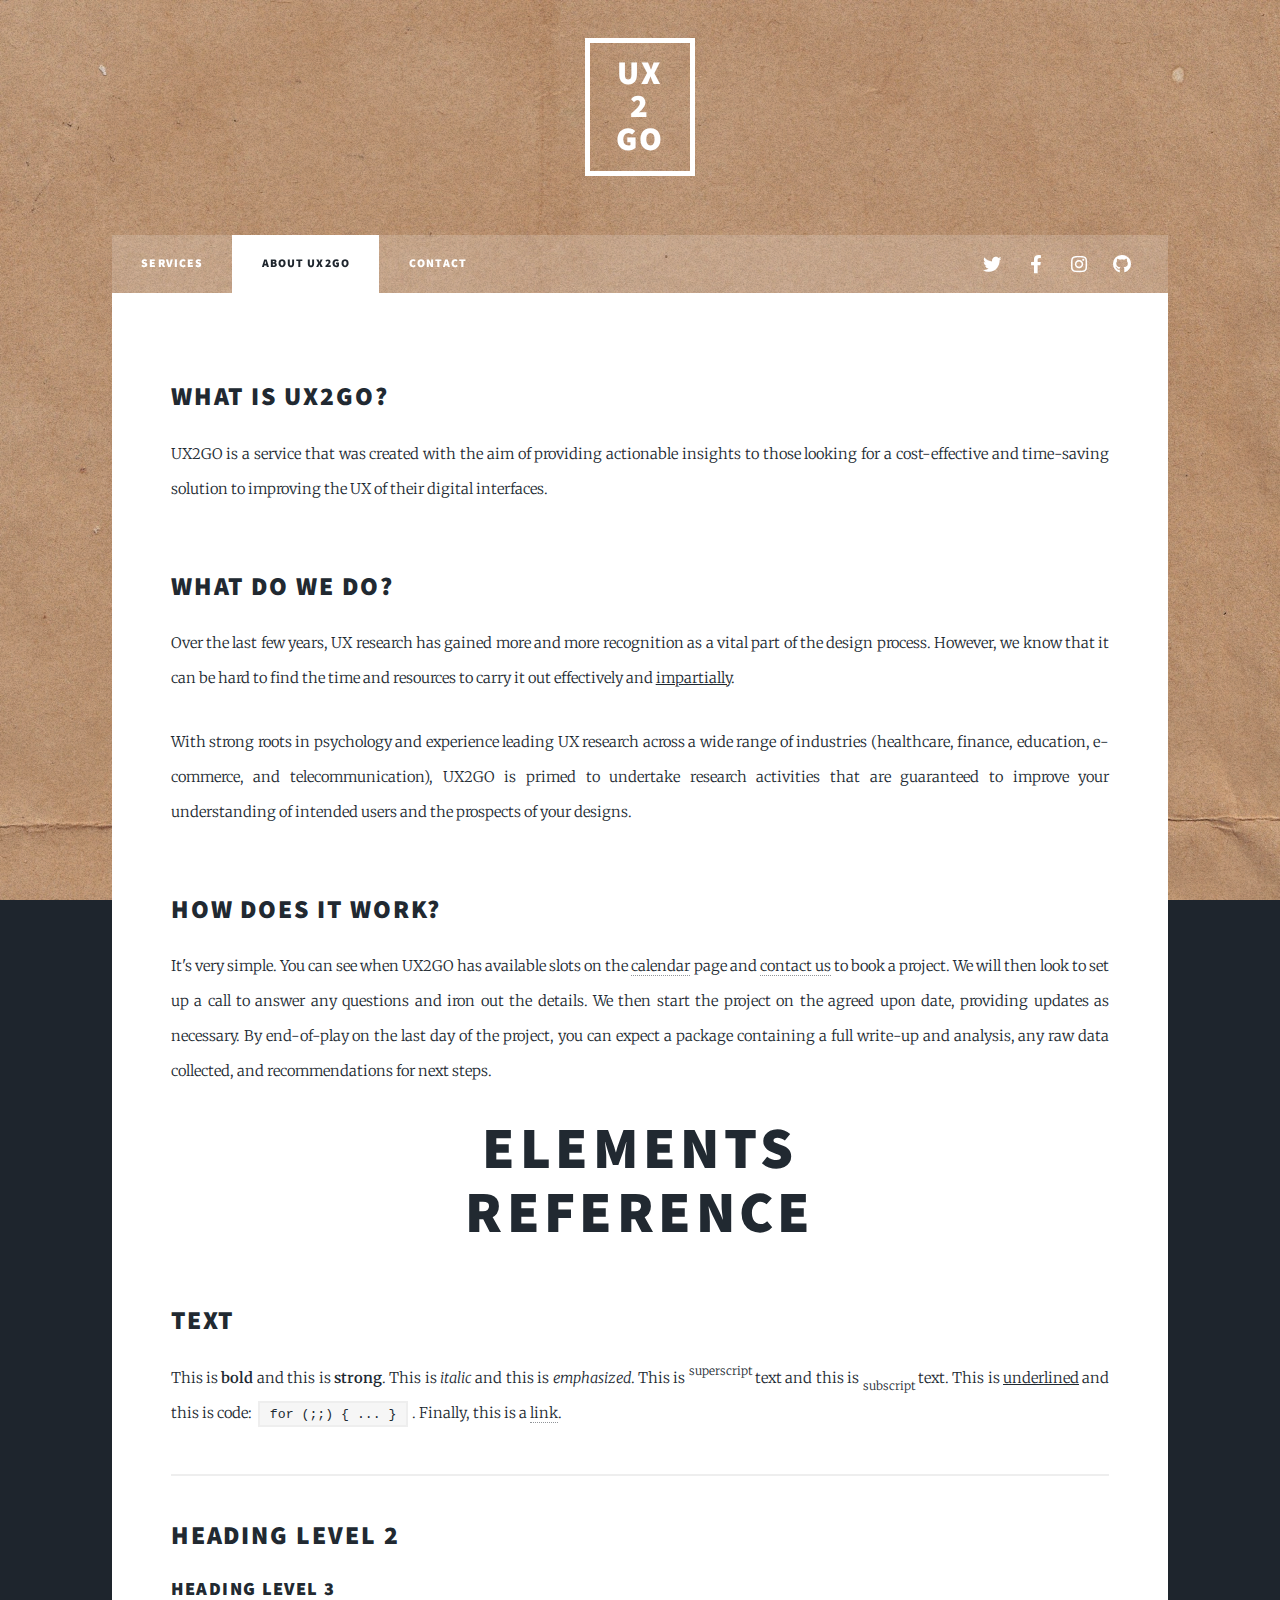
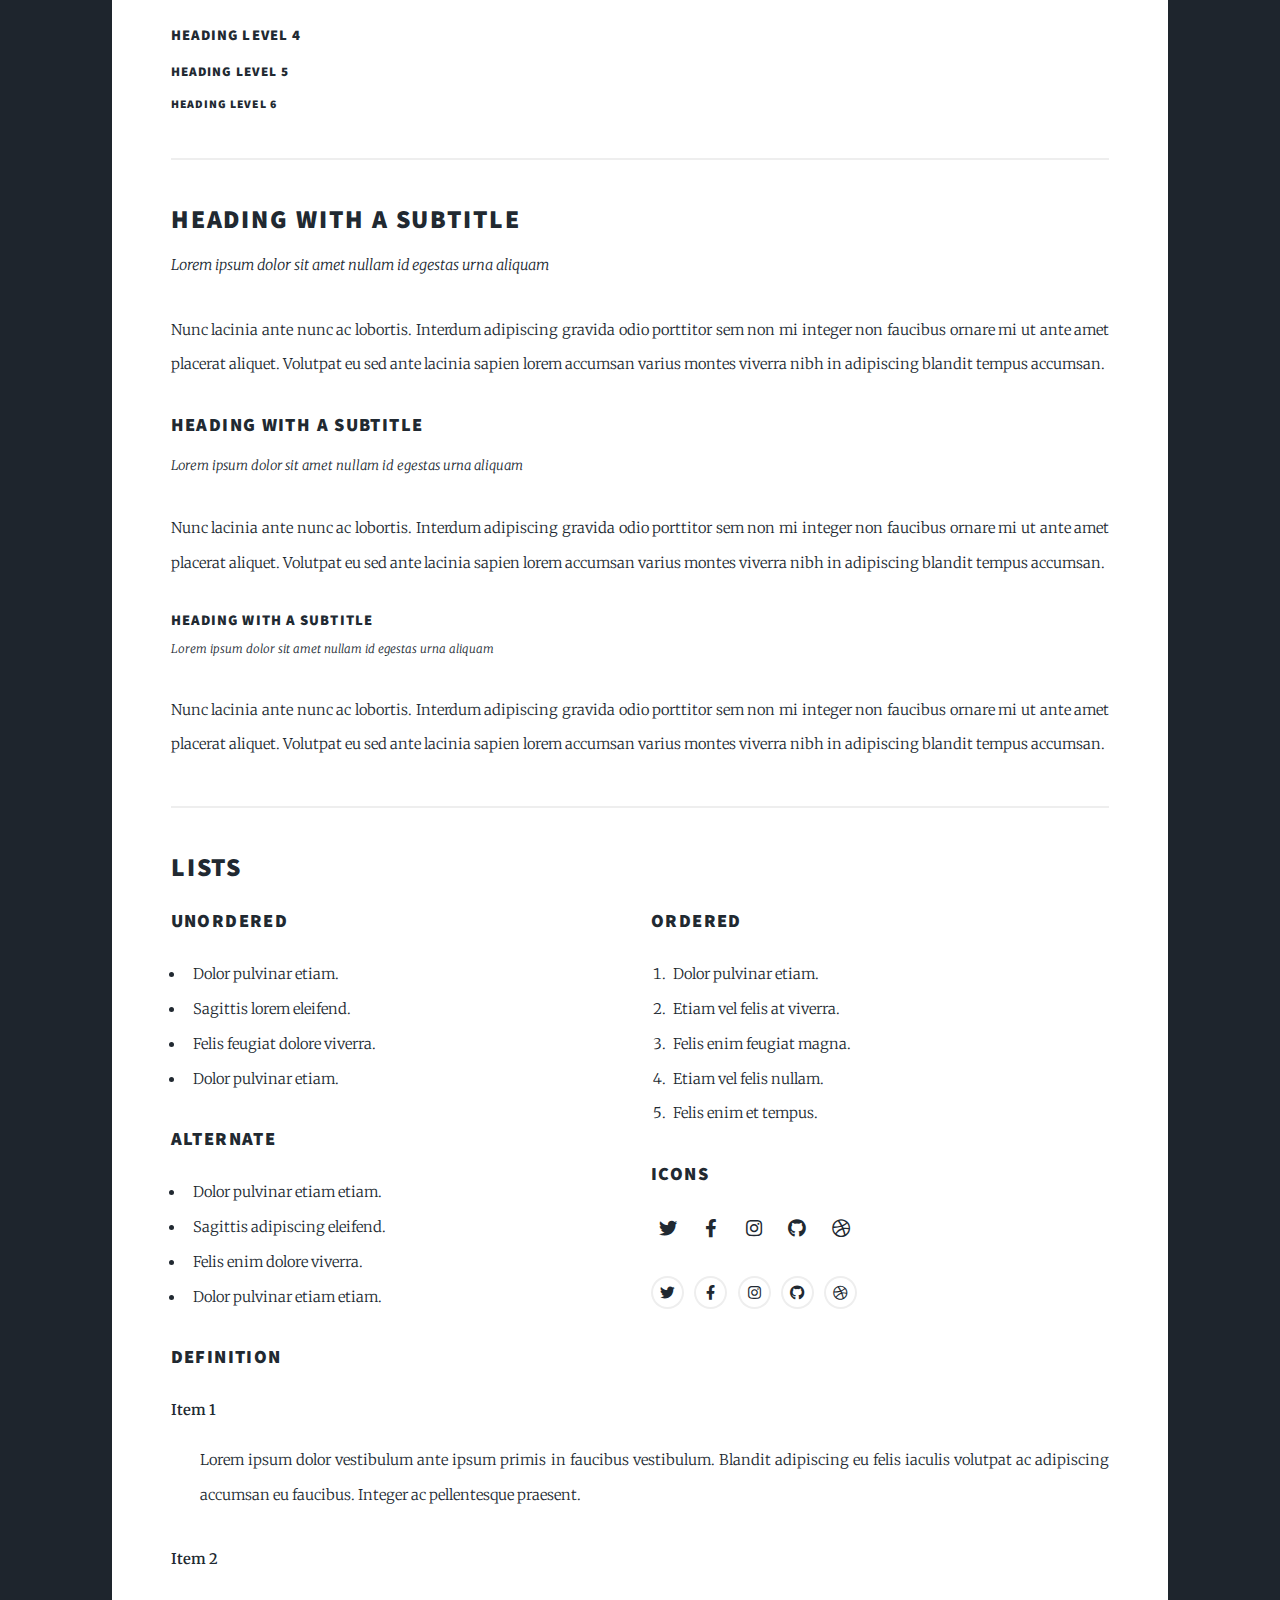
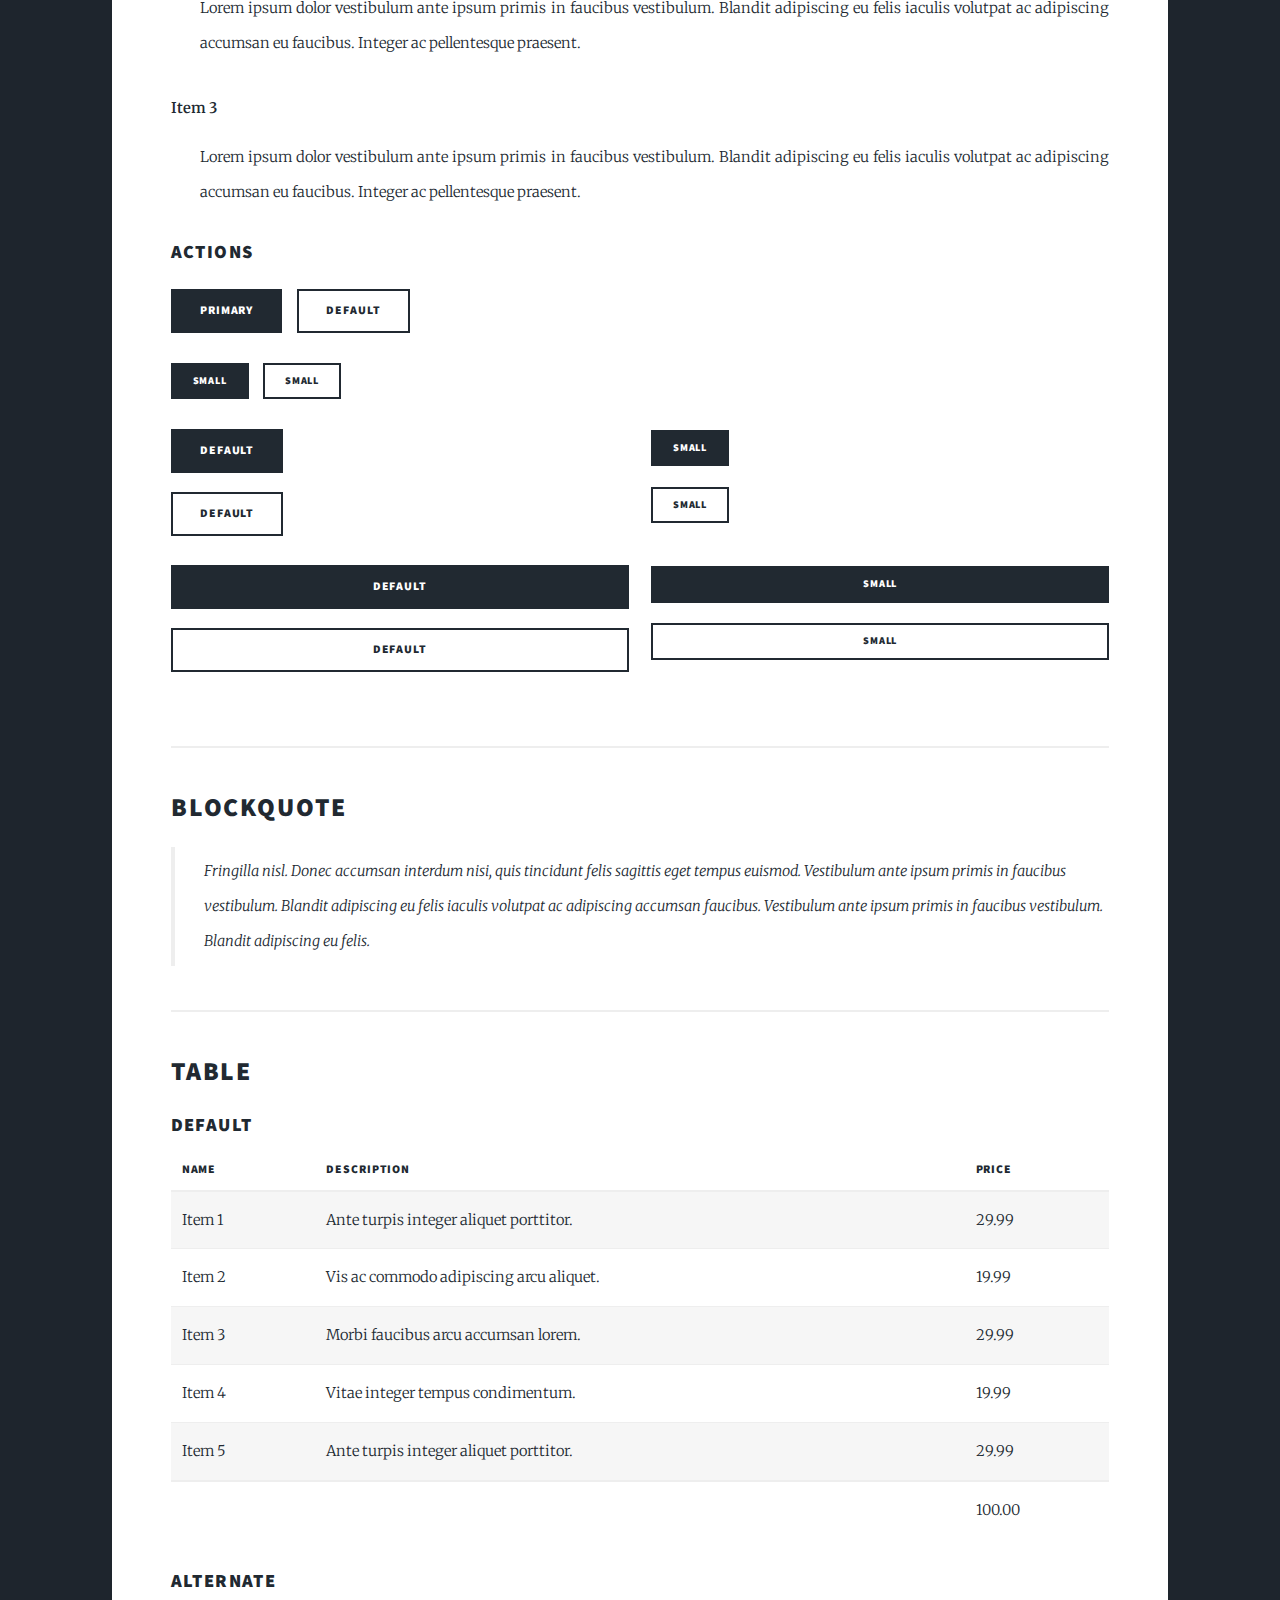
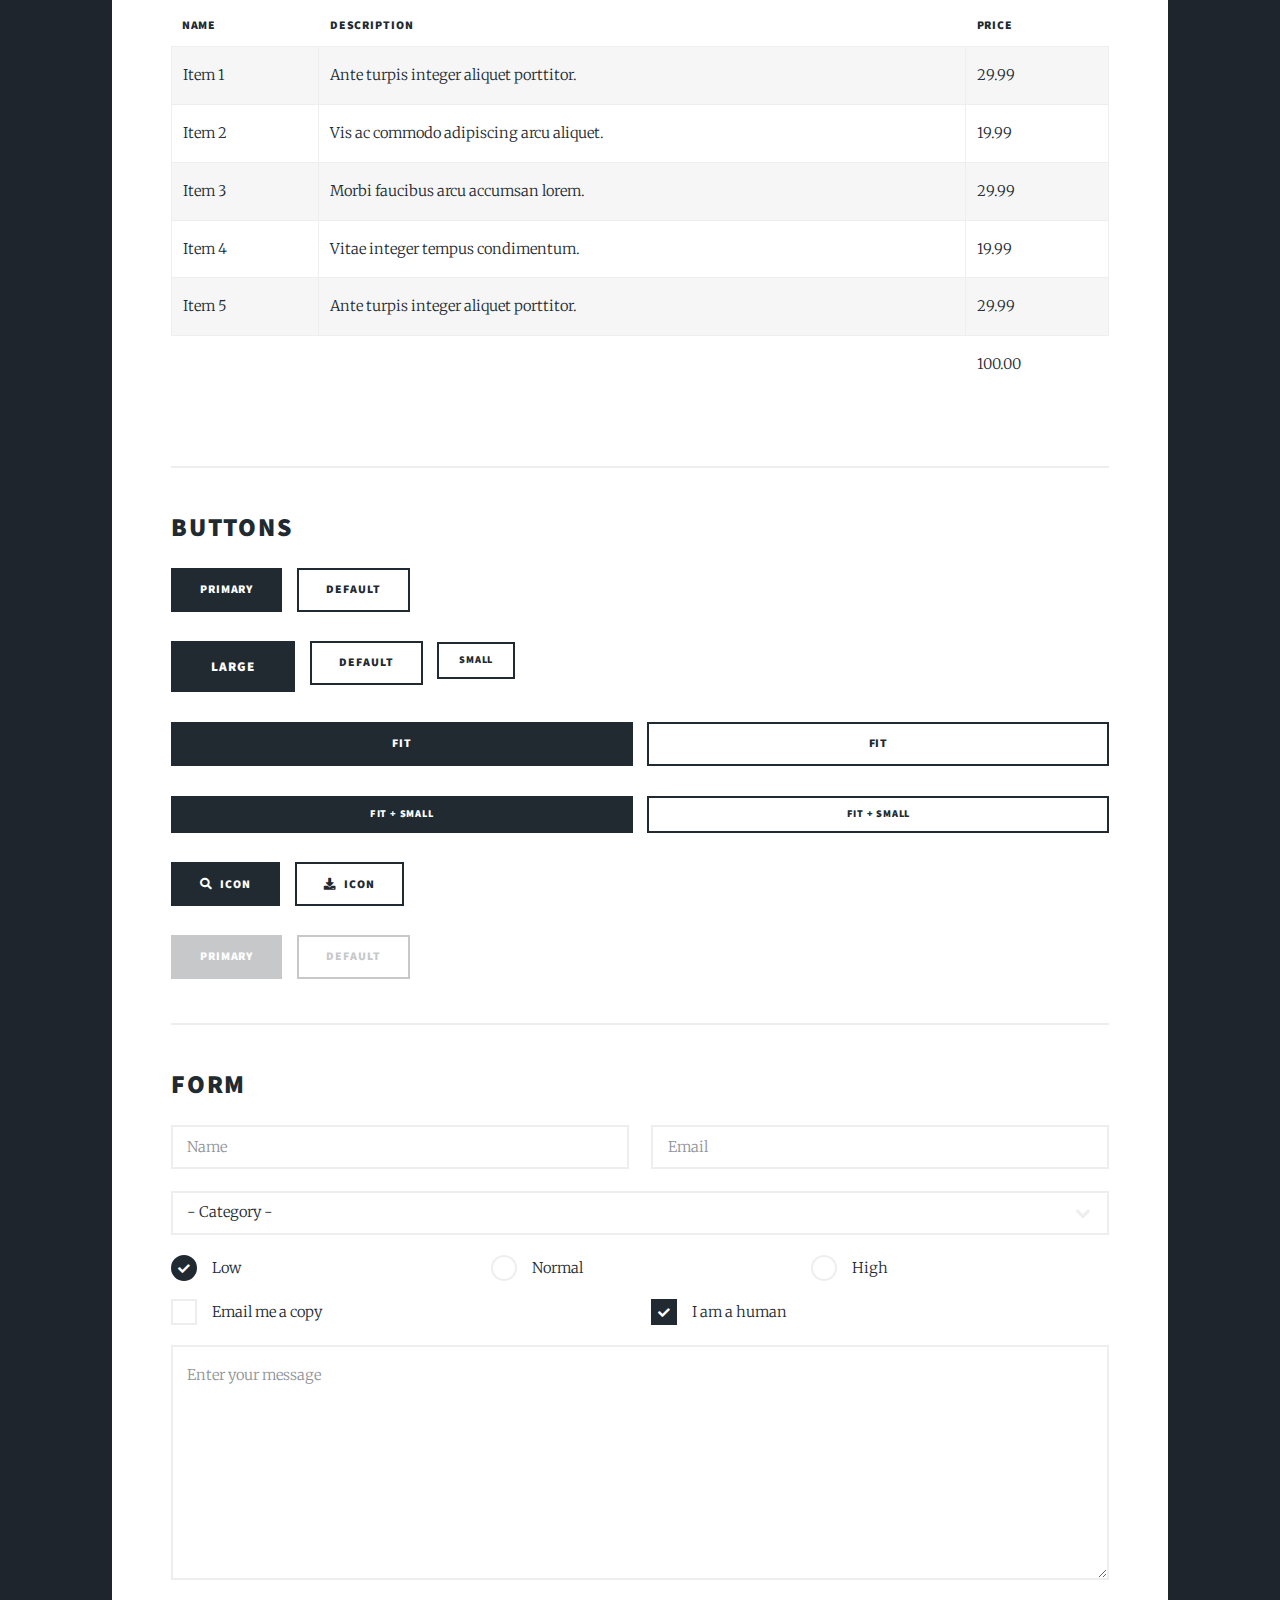
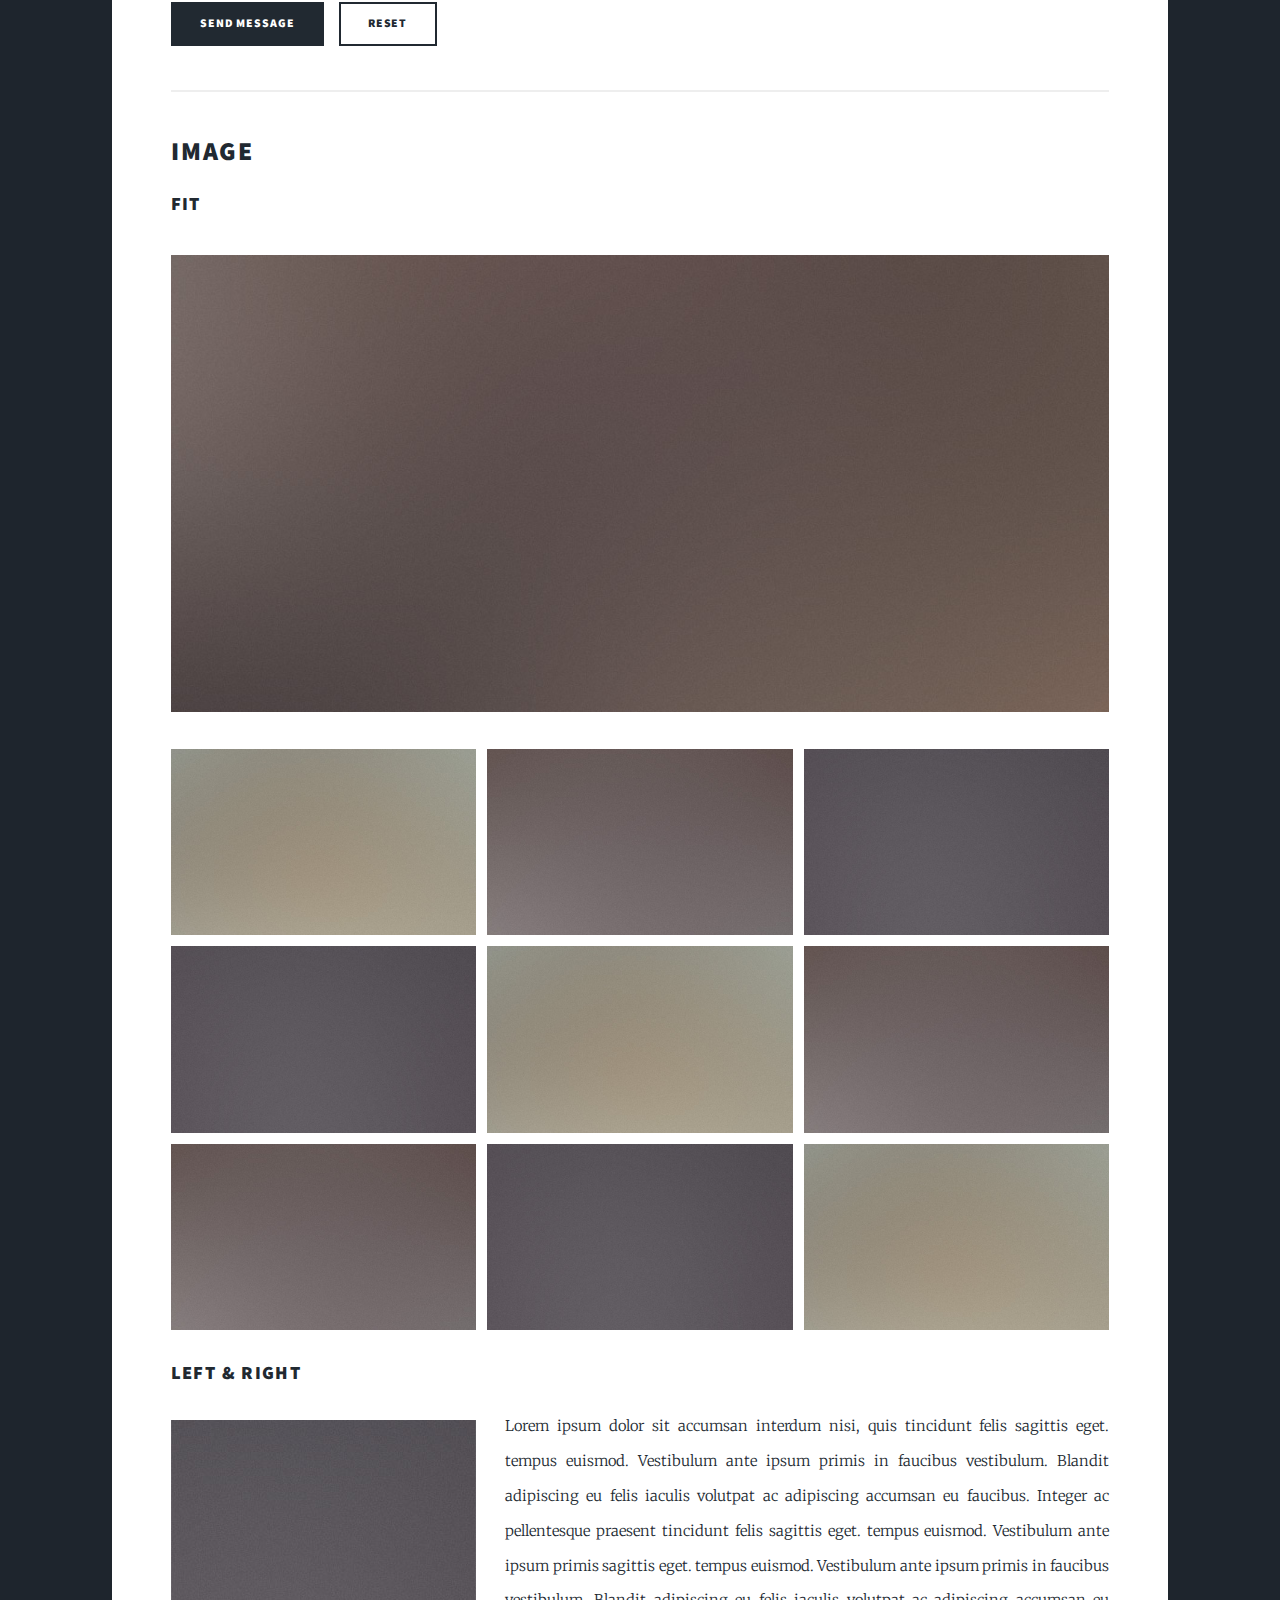
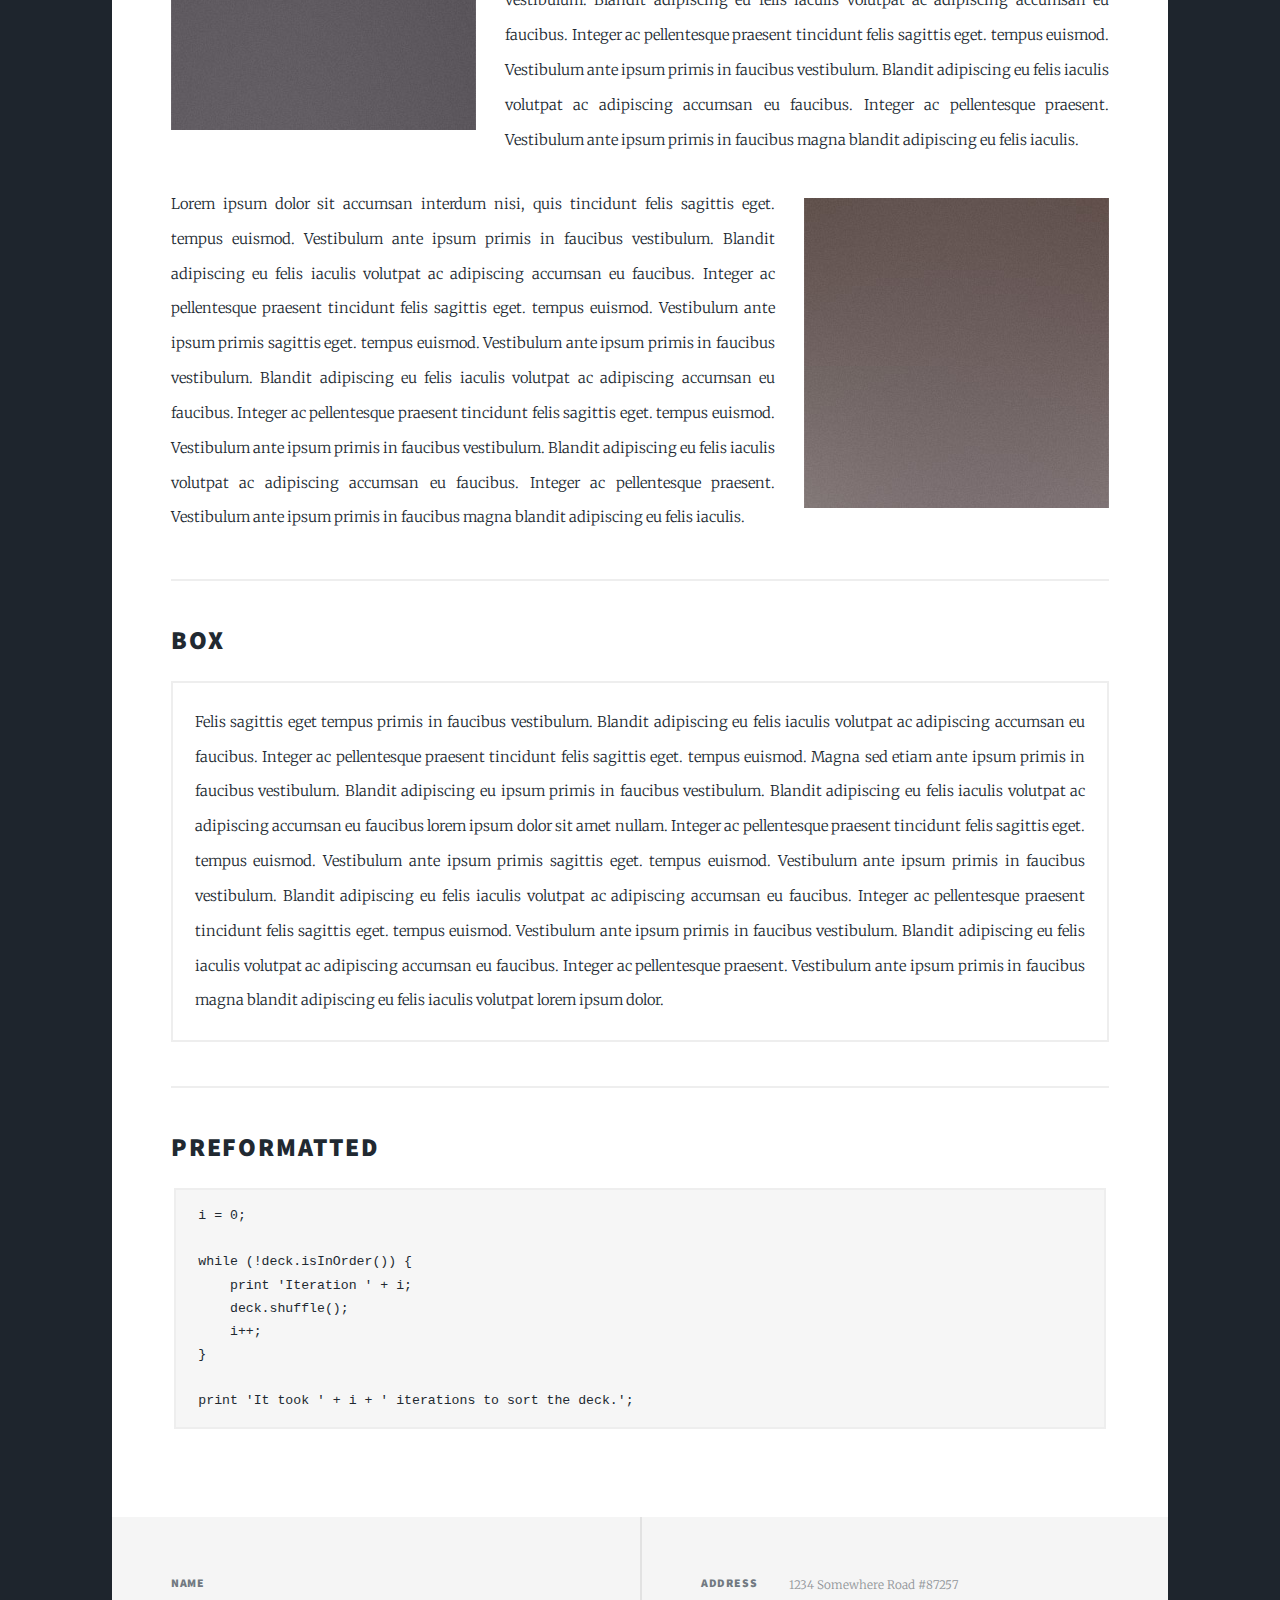
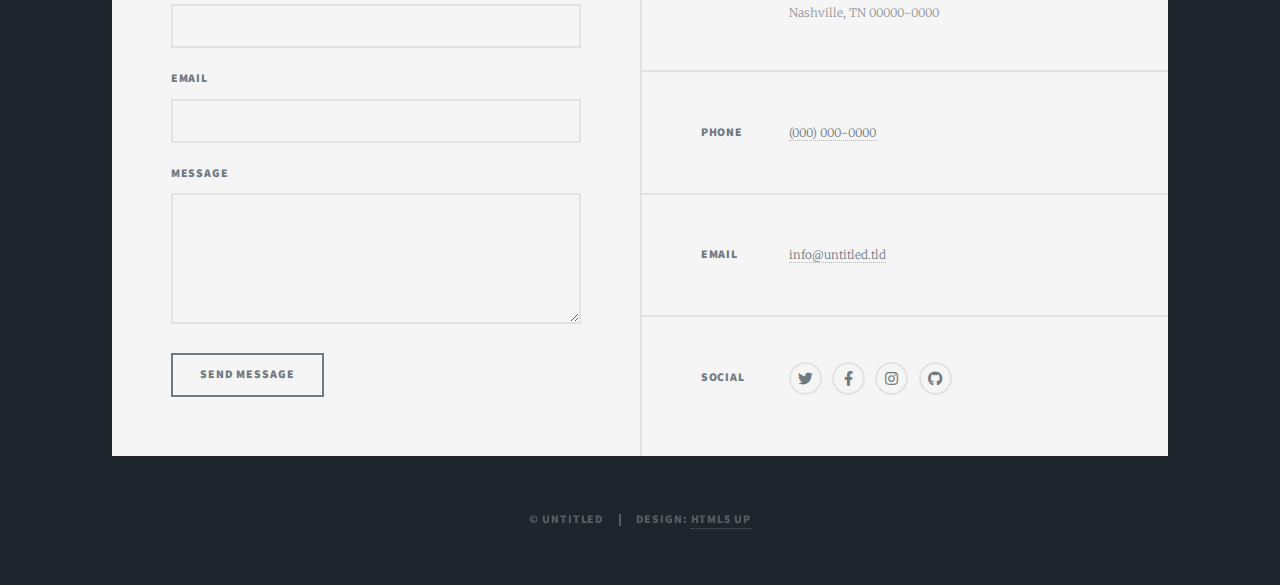
==== about.html @ 9d17e629 "Update about.html" ====
<html><head>
		<title>UX2GO</title>
		<meta charset="utf-8">
		<meta name="viewport" content="width=device-width, initial-scale=1, user-scalable=no">
		<link rel="stylesheet" href="assets/css/main.css">
		<noscript><link rel="stylesheet" href="assets/css/noscript.css" /></noscript>
	</head>
	<body class="is-preload">

		<!-- Wrapper -->
			<div id="wrapper">

				<!-- Header -->
					<header id="header">
						<a href="index.html" class="logo">UX<br>2<br>GO</a>
					</header>






				<!-- Nav -->
					<nav id="nav">
						<ul class="links">
							<li><a href="index.html">Services</a></li>
							<li class="active"><a href="about.html">About UX2GO</a></li>
							<li><a href="elements.html">Contact</a></li>
						</ul>
						<ul class="icons">
							<li><a href="#" class="icon brands fa-twitter"><span class="label">Twitter</span></a></li>
							<li><a href="#" class="icon brands fa-facebook-f"><span class="label">Facebook</span></a></li>
							<li><a href="#" class="icon brands fa-instagram"><span class="label">Instagram</span></a></li>
							<li><a href="#" class="icon brands fa-github"><span class="label">GitHub</span></a></li>
						</ul>
					</nav>

				<!-- Main -->
					<div id="main">

						<!-- Post -->

<section class="post">
								
									<h2>What is UX2GO?</h2>
<p>UX2GO is a service that was created with the aim of providing actionable insights to those looking for a cost-effective and time-saving solution to improving the UX of their digital interfaces.</p><br>

<h2>What do we do?</h2>
<p>Over the last few years, UX research has gained more and more recognition as a vital part of the design process. However, we know that it can be hard to find the time and resources to carry it out effectively and <u>impartially</u>.
<br></p><p>With strong roots in psychology and experience leading UX research across a wide range of industries (healthcare, finance, education, e-commerce, and telecommunication), UX2GO is primed to undertake research activities that are guaranteed to improve your understanding of intended users and the prospects of your designs.</p><br>

<h2>How does it work?</h2>
<p>It's very simple. You can see when UX2GO has available slots on the <a>calendar</a> page and <a>contact us</a> to book a project. We will then look to set up a call to answer any questions and iron out the details. We then start the project on the agreed upon date, providing updates as necessary. By end-of-play on the last day of the project, you can expect a package containing a full write-up and analysis, any raw data collected, and recommendations for next steps.</p>

								











							<section class="post">
								<header class="major">
									<h1>Elements<br />
									Reference</h1>
								</header>

								<!-- Text stuff -->
									<h2>Text</h2>
									<p>This is <b>bold</b> and this is <strong>strong</strong>. This is <i>italic</i> and this is <em>emphasized</em>.
									This is <sup>superscript</sup> text and this is <sub>subscript</sub> text.
									This is <u>underlined</u> and this is code: <code>for (;;) { ... }</code>.
									Finally, this is a <a href="#">link</a>.</p>
									<hr />
									<h2>Heading Level 2</h2>
									<h3>Heading Level 3</h3>
									<h4>Heading Level 4</h4>
									<h5>Heading Level 5</h5>
									<h6>Heading Level 6</h6>
									<hr />
									<header>
										<h2>Heading with a Subtitle</h2>
										<p>Lorem ipsum dolor sit amet nullam id egestas urna aliquam</p>
									</header>
									<p>Nunc lacinia ante nunc ac lobortis. Interdum adipiscing gravida odio porttitor sem non mi integer non faucibus ornare mi ut ante amet placerat aliquet. Volutpat eu sed ante lacinia sapien lorem accumsan varius montes viverra nibh in adipiscing blandit tempus accumsan.</p>
									<header>
										<h3>Heading with a Subtitle</h3>
										<p>Lorem ipsum dolor sit amet nullam id egestas urna aliquam</p>
									</header>
									<p>Nunc lacinia ante nunc ac lobortis. Interdum adipiscing gravida odio porttitor sem non mi integer non faucibus ornare mi ut ante amet placerat aliquet. Volutpat eu sed ante lacinia sapien lorem accumsan varius montes viverra nibh in adipiscing blandit tempus accumsan.</p>
									<header>
										<h4>Heading with a Subtitle</h4>
										<p>Lorem ipsum dolor sit amet nullam id egestas urna aliquam</p>
									</header>
									<p>Nunc lacinia ante nunc ac lobortis. Interdum adipiscing gravida odio porttitor sem non mi integer non faucibus ornare mi ut ante amet placerat aliquet. Volutpat eu sed ante lacinia sapien lorem accumsan varius montes viverra nibh in adipiscing blandit tempus accumsan.</p>

									<hr />

								<!-- Lists -->
									<h2>Lists</h2>
									<div class="row">
										<div class="col-6 col-12-small">

											<h3>Unordered</h3>
											<ul>
												<li>Dolor pulvinar etiam.</li>
												<li>Sagittis lorem eleifend.</li>
												<li>Felis feugiat dolore viverra.</li>
												<li>Dolor pulvinar etiam.</li>
											</ul>

											<h3>Alternate</h3>
											<ul class="alt">
												<li>Dolor pulvinar etiam etiam.</li>
												<li>Sagittis adipiscing eleifend.</li>
												<li>Felis enim dolore viverra.</li>
												<li>Dolor pulvinar etiam etiam.</li>
											</ul>

										</div>
										<div class="col-6 col-12-small">

											<h3>Ordered</h3>
											<ol>
												<li>Dolor pulvinar etiam.</li>
												<li>Etiam vel felis at viverra.</li>
												<li>Felis enim feugiat magna.</li>
												<li>Etiam vel felis nullam.</li>
												<li>Felis enim et tempus.</li>
											</ol>

											<h3>Icons</h3>
											<ul class="icons">
												<li><a href="#" class="icon brands fa-twitter"><span class="label">Twitter</span></a></li>
												<li><a href="#" class="icon brands fa-facebook-f"><span class="label">Facebook</span></a></li>
												<li><a href="#" class="icon brands fa-instagram"><span class="label">Instagram</span></a></li>
												<li><a href="#" class="icon brands fa-github"><span class="label">Github</span></a></li>
												<li><a href="#" class="icon brands fa-dribbble"><span class="label">Dribbble</span></a></li>
											</ul>
											<ul class="icons alt">
												<li><a href="#" class="icon brands alt fa-twitter"><span class="label">Twitter</span></a></li>
												<li><a href="#" class="icon brands alt fa-facebook-f"><span class="label">Facebook</span></a></li>
												<li><a href="#" class="icon brands alt fa-instagram"><span class="label">Instagram</span></a></li>
												<li><a href="#" class="icon brands alt fa-github"><span class="label">Github</span></a></li>
												<li><a href="#" class="icon brands alt fa-dribbble"><span class="label">Dribbble</span></a></li>
											</ul>

										</div>
									</div>
									<h3>Definition</h3>
									<dl>
										<dt>Item 1</dt>
										<dd>
											<p>Lorem ipsum dolor vestibulum ante ipsum primis in faucibus vestibulum. Blandit adipiscing eu felis iaculis volutpat ac adipiscing accumsan eu faucibus. Integer ac pellentesque praesent.</p>
										</dd>
										<dt>Item 2</dt>
										<dd>
											<p>Lorem ipsum dolor vestibulum ante ipsum primis in faucibus vestibulum. Blandit adipiscing eu felis iaculis volutpat ac adipiscing accumsan eu faucibus. Integer ac pellentesque praesent.</p>
										</dd>
										<dt>Item 3</dt>
										<dd>
											<p>Lorem ipsum dolor vestibulum ante ipsum primis in faucibus vestibulum. Blandit adipiscing eu felis iaculis volutpat ac adipiscing accumsan eu faucibus. Integer ac pellentesque praesent.</p>
										</dd>
									</dl>

									<h3>Actions</h3>
									<ul class="actions">
										<li><a href="#" class="button primary">Primary</a></li>
										<li><a href="#" class="button">Default</a></li>
									</ul>
									<ul class="actions small">
										<li><a href="#" class="button primary small">Small</a></li>
										<li><a href="#" class="button small">Small</a></li>
									</ul>
									<div class="row">
										<div class="col-6 col-12-small">
											<ul class="actions stacked">
												<li><a href="#" class="button primary">Default</a></li>
												<li><a href="#" class="button">Default</a></li>
											</ul>
										</div>
										<div class="col-6 col-12-small">
											<ul class="actions stacked">
												<li><a href="#" class="button primary small">Small</a></li>
												<li><a href="#" class="button small">Small</a></li>
											</ul>
										</div>
									</div>
									<div class="row">
										<div class="col-6 col-12-small">
											<ul class="actions stacked">
												<li><a href="#" class="button primary fit">Default</a></li>
												<li><a href="#" class="button fit">Default</a></li>
											</ul>
										</div>
										<div class="col-6 col-12-small">
											<ul class="actions stacked">
												<li><a href="#" class="button primary small fit">Small</a></li>
												<li><a href="#" class="button small fit">Small</a></li>
											</ul>
										</div>
									</div>

									<hr />

								<!-- Blockquote -->
									<h2>Blockquote</h2>
									<blockquote>Fringilla nisl. Donec accumsan interdum nisi, quis tincidunt felis sagittis eget tempus euismod. Vestibulum ante ipsum primis in faucibus vestibulum. Blandit adipiscing eu felis iaculis volutpat ac adipiscing accumsan faucibus. Vestibulum ante ipsum primis in faucibus vestibulum. Blandit adipiscing eu felis.</blockquote>

									<hr />

								<!-- Table -->
									<h2>Table</h2>

									<h3>Default</h3>
									<div class="table-wrapper">
										<table>
											<thead>
												<tr>
													<th>Name</th>
													<th>Description</th>
													<th>Price</th>
												</tr>
											</thead>
											<tbody>
												<tr>
													<td>Item 1</td>
													<td>Ante turpis integer aliquet porttitor.</td>
													<td>29.99</td>
												</tr>
												<tr>
													<td>Item 2</td>
													<td>Vis ac commodo adipiscing arcu aliquet.</td>
													<td>19.99</td>
												</tr>
												<tr>
													<td>Item 3</td>
													<td> Morbi faucibus arcu accumsan lorem.</td>
													<td>29.99</td>
												</tr>
												<tr>
													<td>Item 4</td>
													<td>Vitae integer tempus condimentum.</td>
													<td>19.99</td>
												</tr>
												<tr>
													<td>Item 5</td>
													<td>Ante turpis integer aliquet porttitor.</td>
													<td>29.99</td>
												</tr>
											</tbody>
											<tfoot>
												<tr>
													<td colspan="2"></td>
													<td>100.00</td>
												</tr>
											</tfoot>
										</table>
									</div>

									<h3>Alternate</h3>
									<div class="table-wrapper">
										<table class="alt">
											<thead>
												<tr>
													<th>Name</th>
													<th>Description</th>
													<th>Price</th>
												</tr>
											</thead>
											<tbody>
												<tr>
													<td>Item 1</td>
													<td>Ante turpis integer aliquet porttitor.</td>
													<td>29.99</td>
												</tr>
												<tr>
													<td>Item 2</td>
													<td>Vis ac commodo adipiscing arcu aliquet.</td>
													<td>19.99</td>
												</tr>
												<tr>
													<td>Item 3</td>
													<td> Morbi faucibus arcu accumsan lorem.</td>
													<td>29.99</td>
												</tr>
												<tr>
													<td>Item 4</td>
													<td>Vitae integer tempus condimentum.</td>
													<td>19.99</td>
												</tr>
												<tr>
													<td>Item 5</td>
													<td>Ante turpis integer aliquet porttitor.</td>
													<td>29.99</td>
												</tr>
											</tbody>
											<tfoot>
												<tr>
													<td colspan="2"></td>
													<td>100.00</td>
												</tr>
											</tfoot>
										</table>
									</div>

									<hr />

								<!-- Buttons -->
									<h2>Buttons</h2>
									<ul class="actions">
										<li><a href="#" class="button primary">Primary</a></li>
										<li><a href="#" class="button">Default</a></li>
									</ul>
									<ul class="actions">
										<li><a href="#" class="button primary large">Large</a></li>
										<li><a href="#" class="button">Default</a></li>
										<li><a href="#" class="button small">Small</a></li>
									</ul>
									<ul class="actions fit">
										<li><a href="#" class="button primary fit">Fit</a></li>
										<li><a href="#" class="button fit">Fit</a></li>
									</ul>
									<ul class="actions fit small">
										<li><a href="#" class="button primary fit small">Fit + Small</a></li>
										<li><a href="#" class="button fit small">Fit + Small</a></li>
									</ul>
									<ul class="actions">
										<li><a href="#" class="button primary icon solid fa-search">Icon</a></li>
										<li><a href="#" class="button icon solid fa-download">Icon</a></li>
									</ul>
									<ul class="actions">
										<li><span class="button primary disabled">Primary</span></li>
										<li><span class="button disabled">Default</span></li>
									</ul>

									<hr />

								<!-- Form -->
									<h2>Form</h2>

									<form method="post" action="#">
										<div class="row gtr-uniform">
											<div class="col-6 col-12-xsmall">
												<input type="text" name="demo-name" id="demo-name" value="" placeholder="Name" />
											</div>
											<div class="col-6 col-12-xsmall">
												<input type="email" name="demo-email" id="demo-email" value="" placeholder="Email" />
											</div>
											<!-- Break -->
											<div class="col-12">
												<select name="demo-category" id="demo-category">
													<option value="">- Category -</option>
													<option value="1">Manufacturing</option>
													<option value="1">Shipping</option>
													<option value="1">Administration</option>
													<option value="1">Human Resources</option>
												</select>
											</div>
											<!-- Break -->
											<div class="col-4 col-12-small">
												<input type="radio" id="demo-priority-low" name="demo-priority" checked>
												<label for="demo-priority-low">Low</label>
											</div>
											<div class="col-4 col-12-small">
												<input type="radio" id="demo-priority-normal" name="demo-priority">
												<label for="demo-priority-normal">Normal</label>
											</div>
											<div class="col-4 col-12-small">
												<input type="radio" id="demo-priority-high" name="demo-priority">
												<label for="demo-priority-high">High</label>
											</div>
											<!-- Break -->
											<div class="col-6 col-12-small">
												<input type="checkbox" id="demo-copy" name="demo-copy">
												<label for="demo-copy">Email me a copy</label>
											</div>
											<div class="col-6 col-12-small">
												<input type="checkbox" id="demo-human" name="demo-human" checked>
												<label for="demo-human">I am a human</label>
											</div>
											<!-- Break -->
											<div class="col-12">
												<textarea name="demo-message" id="demo-message" placeholder="Enter your message" rows="6"></textarea>
											</div>
											<!-- Break -->
											<div class="col-12">
												<ul class="actions">
													<li><input type="submit" value="Send Message" class="primary" /></li>
													<li><input type="reset" value="Reset" /></li>
												</ul>
											</div>
										</div>
									</form>

									<hr />

								<!-- Image -->
									<h2>Image</h2>

									<h3>Fit</h3>
									<span class="image fit"><img src="images/pic01.jpg" alt="" /></span>
									<div class="box alt">
										<div class="row gtr-50 gtr-uniform">
											<div class="col-4"><span class="image fit"><img src="images/pic02.jpg" alt="" /></span></div>
											<div class="col-4"><span class="image fit"><img src="images/pic03.jpg" alt="" /></span></div>
											<div class="col-4"><span class="image fit"><img src="images/pic04.jpg" alt="" /></span></div>
											<!-- Break -->
											<div class="col-4"><span class="image fit"><img src="images/pic04.jpg" alt="" /></span></div>
											<div class="col-4"><span class="image fit"><img src="images/pic02.jpg" alt="" /></span></div>
											<div class="col-4"><span class="image fit"><img src="images/pic03.jpg" alt="" /></span></div>
											<!-- Break -->
											<div class="col-4"><span class="image fit"><img src="images/pic03.jpg" alt="" /></span></div>
											<div class="col-4"><span class="image fit"><img src="images/pic04.jpg" alt="" /></span></div>
											<div class="col-4"><span class="image fit"><img src="images/pic02.jpg" alt="" /></span></div>
										</div>
									</div>

									<h3>Left &amp; Right</h3>
									<p><span class="image left"><img src="images/pic08.jpg" alt="" /></span>Lorem ipsum dolor sit accumsan interdum nisi, quis tincidunt felis sagittis eget. tempus euismod. Vestibulum ante ipsum primis in faucibus vestibulum. Blandit adipiscing eu felis iaculis volutpat ac adipiscing accumsan eu faucibus. Integer ac pellentesque praesent tincidunt felis sagittis eget. tempus euismod. Vestibulum ante ipsum primis sagittis eget. tempus euismod. Vestibulum ante ipsum primis in faucibus vestibulum. Blandit adipiscing eu felis iaculis volutpat ac adipiscing accumsan eu faucibus. Integer ac pellentesque praesent tincidunt felis sagittis eget. tempus euismod. Vestibulum ante ipsum primis in faucibus vestibulum. Blandit adipiscing eu felis iaculis volutpat ac adipiscing accumsan eu faucibus. Integer ac pellentesque praesent. Vestibulum ante ipsum primis in faucibus magna blandit adipiscing eu felis iaculis.</p>
									<p><span class="image right"><img src="images/pic09.jpg" alt="" /></span>Lorem ipsum dolor sit accumsan interdum nisi, quis tincidunt felis sagittis eget. tempus euismod. Vestibulum ante ipsum primis in faucibus vestibulum. Blandit adipiscing eu felis iaculis volutpat ac adipiscing accumsan eu faucibus. Integer ac pellentesque praesent tincidunt felis sagittis eget. tempus euismod. Vestibulum ante ipsum primis sagittis eget. tempus euismod. Vestibulum ante ipsum primis in faucibus vestibulum. Blandit adipiscing eu felis iaculis volutpat ac adipiscing accumsan eu faucibus. Integer ac pellentesque praesent tincidunt felis sagittis eget. tempus euismod. Vestibulum ante ipsum primis in faucibus vestibulum. Blandit adipiscing eu felis iaculis volutpat ac adipiscing accumsan eu faucibus. Integer ac pellentesque praesent. Vestibulum ante ipsum primis in faucibus magna blandit adipiscing eu felis iaculis.</p>

									<hr />

								<!-- Box -->
									<h2>Box</h2>
									<div class="box">
										<p>Felis sagittis eget tempus primis in faucibus vestibulum. Blandit adipiscing eu felis iaculis volutpat ac adipiscing accumsan eu faucibus. Integer ac pellentesque praesent tincidunt felis sagittis eget. tempus euismod. Magna sed etiam ante ipsum primis in faucibus vestibulum. Blandit adipiscing eu ipsum primis in faucibus vestibulum. Blandit adipiscing eu felis iaculis volutpat ac adipiscing accumsan eu faucibus lorem ipsum dolor sit amet nullam. Integer ac pellentesque praesent tincidunt felis sagittis eget. tempus euismod. Vestibulum ante ipsum primis sagittis eget. tempus euismod. Vestibulum ante ipsum primis in faucibus vestibulum. Blandit adipiscing eu felis iaculis volutpat ac adipiscing accumsan eu faucibus. Integer ac pellentesque praesent tincidunt felis sagittis eget. tempus euismod. Vestibulum ante ipsum primis in faucibus vestibulum. Blandit adipiscing eu felis iaculis volutpat ac adipiscing accumsan eu faucibus. Integer ac pellentesque praesent. Vestibulum ante ipsum primis in faucibus magna blandit adipiscing eu felis iaculis volutpat lorem ipsum dolor.</p>
									</div>

									<hr />

								<!-- Preformatted Code -->
									<h2>Preformatted</h2>
									<pre><code>i = 0;

while (!deck.isInOrder()) {
    print 'Iteration ' + i;
    deck.shuffle();
    i++;
}

print 'It took ' + i + ' iterations to sort the deck.';
</code></pre>

							</section>

					</div>

				<!-- Footer -->
					<footer id="footer">
						<section>
							<form method="post" action="#">
								<div class="fields">
									<div class="field">
										<label for="name">Name</label>
										<input type="text" name="name" id="name" />
									</div>
									<div class="field">
										<label for="email">Email</label>
										<input type="text" name="email" id="email" />
									</div>
									<div class="field">
										<label for="message">Message</label>
										<textarea name="message" id="message" rows="3"></textarea>
									</div>
								</div>
								<ul class="actions">
									<li><input type="submit" value="Send Message" /></li>
								</ul>
							</form>
						</section>
						<section class="split contact">
							<section class="alt">
								<h3>Address</h3>
								<p>1234 Somewhere Road #87257<br />
								Nashville, TN 00000-0000</p>
							</section>
							<section>
								<h3>Phone</h3>
								<p><a href="#">(000) 000-0000</a></p>
							</section>
							<section>
								<h3>Email</h3>
								<p><a href="#">info@untitled.tld</a></p>
							</section>
							<section>
								<h3>Social</h3>
								<ul class="icons alt">
									<li><a href="#" class="icon brands alt fa-twitter"><span class="label">Twitter</span></a></li>
									<li><a href="#" class="icon brands alt fa-facebook-f"><span class="label">Facebook</span></a></li>
									<li><a href="#" class="icon brands alt fa-instagram"><span class="label">Instagram</span></a></li>
									<li><a href="#" class="icon brands alt fa-github"><span class="label">GitHub</span></a></li>
								</ul>
							</section>
						</section>
					</footer>

				<!-- Copyright -->
					<div id="copyright">
						<ul><li>&copy; Untitled</li><li>Design: <a href="https://html5up.net">HTML5 UP</a></li></ul>
					</div>

			</div>

		<!-- Scripts -->
			<script src="assets/js/jquery.min.js"></script>
			<script src="assets/js/jquery.scrollex.min.js"></script>
			<script src="assets/js/jquery.scrolly.min.js"></script>
			<script src="assets/js/browser.min.js"></script>
			<script src="assets/js/breakpoints.min.js"></script>
			<script src="assets/js/util.js"></script>
			<script src="assets/js/main.js"></script>

	</body>
</html>
---- assets/css/main.css ----
@import url(fontawesome-all.min.css);
@import url("https://fonts.googleapis.com/css?family=Merriweather:300,700,300italic,700italic|Source+Sans+Pro:900");

/*
	Massively by HTML5 UP
	html5up.net | @ajlkn
	Free for personal and commercial use under the CCA 3.0 license (html5up.net/license)
*/

html, body, div, span, applet, object,
iframe, h1, h2, h3, h4, h5, h6, p, blockquote,
pre, a, abbr, acronym, address, big, cite,
code, del, dfn, em, img, ins, kbd, q, s, samp,
small, strike, strong, sub, sup, tt, var, b,
u, i, center, dl, dt, dd, ol, ul, li, fieldset,
form, label, legend, table, caption, tbody,
tfoot, thead, tr, th, td, article, aside,
canvas, details, embed, figure, figcaption,
footer, header, hgroup, menu, nav, output, ruby,
section, summary, time, mark, audio, video {
	margin: 0;
	padding: 0;
	border: 0;
	font-size: 100%;
	font: inherit;
	vertical-align: baseline;}

article, aside, details, figcaption, figure,
footer, header, hgroup, menu, nav, section {
	display: block;}

body {
	line-height: 1;
}

ol, ul {
	list-style: none;
}

blockquote, q {
	quotes: none;
}

	blockquote:before, blockquote:after, q:before, q:after {
		content: '';
		content: none;
	}

table {
	border-collapse: collapse;
	border-spacing: 0;
}

body {
	-webkit-text-size-adjust: none;
}

mark {
	background-color: transparent;
	color: inherit;
}

input::-moz-focus-inner {
	border: 0;
	padding: 0;
}

input, select, textarea {
	-moz-appearance: none;
	-webkit-appearance: none;
	-ms-appearance: none;
	appearance: none;
}

/* Basic */

	@-ms-viewport {
		width: device-width;
	}

	body {
		-ms-overflow-style: scrollbar;
	}

	@media screen and (max-width: 480px) {

		html, body {
			min-width: 320px;
		}

	}

	html {
		box-sizing: border-box;
	}

	*, *:before, *:after {
		box-sizing: inherit;
	}

	body {
		background-color: #1e252d;
	}

		body.is-preload *, body.is-preload *:before, body.is-preload *:after {
			-moz-animation: none !important;
			-webkit-animation: none !important;
			-ms-animation: none !important;
			animation: none !important;
			-moz-transition: none !important;
			-webkit-transition: none !important;
			-ms-transition: none !important;
			transition: none !important;
		}

/* Type */

	html {
		font-size: 16pt;
	}

		@media screen and (max-width: 1680px) {

			html {
				font-size: 12pt;
			}

		}

		@media screen and (max-width: 1280px) {

			html {
				font-size: 11pt;
			}

		}

		@media screen and (max-width: 360px) {

			html {
				font-size: 10pt;
			}

		}

	body {
		color: #212931;
	}

	body, input, select, textarea {
		font-family: "Merriweather", Georgia, serif;
		font-weight: 300;
		font-size: 1rem;
		line-height: 2.375;
	}

	a {
		-moz-transition: color 0.2s ease-in-out, background-color 0.2s ease-in-out, border-color 0.2s ease-in-out, box-shadow 0.2s ease-in-out;
		-webkit-transition: color 0.2s ease-in-out, background-color 0.2s ease-in-out, border-color 0.2s ease-in-out, box-shadow 0.2s ease-in-out;
		-ms-transition: color 0.2s ease-in-out, background-color 0.2s ease-in-out, border-color 0.2s ease-in-out, box-shadow 0.2s ease-in-out;
		transition: color 0.2s ease-in-out, background-color 0.2s ease-in-out, border-color 0.2s ease-in-out, box-shadow 0.2s ease-in-out;
		border-bottom: dotted 1px;
		text-decoration: none;
	}

		a:hover {
			border-bottom-color: transparent;
		}

	strong, b {
		font-weight: 600;
	}

	em, i {
		font-style: italic;
	}

	p {
		text-align: justify;
		margin: 0 0 2rem 0;
	}

	h1, h2, h3, h4, h5, h6 {
		font-family: "Source Sans Pro", Helvetica, sans-serif;
		font-weight: 900;
		line-height: 1.5;
		letter-spacing: 0.075em;
		text-transform: uppercase;
		margin: 0 0 1rem 0;
	}

		h1 a, h2 a, h3 a, h4 a, h5 a, h6 a {
			border-bottom: 0;
			color: inherit;
			text-decoration: none;
		}

	h1 {
		font-size: 4rem;
		line-height: 1.1;
		margin: 0 0 2rem 0;
	}

	h2 {
		font-size: 1.75rem;
		line-height: 1.3;
		margin: 0 0 1.5rem 0;
	}

	h3 {
		font-size: 1.25rem;
		margin: 0 0 1.5rem 0;
	}

	h4 {
		font-size: 1rem;
	}

	h5 {
		font-size: 0.9rem;
	}

	h6 {
		font-size: 0.8rem;
	}

	sub {
		font-size: 0.8rem;
		position: relative;
		top: 0.5rem;
	}

	sup {
		font-size: 0.8rem;
		position: relative;
		top: -0.5rem;
	}

	blockquote {
		border-left: solid 4px;
		font-style: italic;
		margin: 0 0 2rem 0;
		padding: 0.5rem 0 0.5rem 2rem;
	}

	code {
		border: solid 2px;
		font-family: "Courier New", monospace;
		font-size: 0.9rem;
		margin: 0 0.25rem;
		padding: 0.25rem 0.65rem;
	}

	pre {
		-webkit-overflow-scrolling: touch;
		font-family: "Courier New", monospace;
		font-size: 0.9rem;
		margin: 0 0 2rem 0;
	}

		pre code {
			display: block;
			line-height: 1.75;
			padding: 1rem 1.5rem;
			overflow-x: auto;
		}

	hr {
		border: 0;
		border-bottom: solid 2px;
		margin: 3rem 0;
	}

		hr.major {
			margin: 5rem 0;
		}

	.align-left {
		text-align: left;
	}

	.align-center {
		text-align: center;
	}

	.align-right {
		text-align: right;
	}

	input, select, textarea {
		color: #212931;
	}

	a {
		color: #212931;
		border-bottom-color: rgba(33, 41, 49, 0.5);
	}

		a:hover {
			border-bottom-color: transparent;
			color: #18bfef !important;
		}

	strong, b {
		color: #212931;
	}

	h1, h2, h3, h4, h5, h6 {
		color: #212931;
	}

	blockquote {
		border-left-color: #eeeeee;
	}

	code {
		background: rgba(220, 220, 220, 0.25);
		border-color: #eeeeee;
	}

	hr {
		border-bottom-color: #eeeeee;
	}

/* Row */

	.row {
		display: flex;
		flex-wrap: wrap;
		box-sizing: border-box;
		align-items: stretch;
	}

		.row > * {
			box-sizing: border-box;
		}

		.row.gtr-uniform > * > :last-child {
			margin-bottom: 0;
		}

		.row.aln-left {
			justify-content: flex-start;
		}

		.row.aln-center {
			justify-content: center;
		}

		.row.aln-right {
			justify-content: flex-end;
		}

		.row.aln-top {
			align-items: flex-start;
		}

		.row.aln-middle {
			align-items: center;
		}

		.row.aln-bottom {
			align-items: flex-end;
		}

		.row > .imp {
			order: -1;
		}

		.row > .col-1 {
			width: 8.33333%;
		}

		.row > .off-1 {
			margin-left: 8.33333%;
		}

		.row > .col-2 {
			width: 16.66667%;
		}

		.row > .off-2 {
			margin-left: 16.66667%;
		}

		.row > .col-3 {
			width: 25%;
		}

		.row > .off-3 {
			margin-left: 25%;
		}

		.row > .col-4 {
			width: 33.33333%;
		}

		.row > .off-4 {
			margin-left: 33.33333%;
		}

		.row > .col-5 {
			width: 41.66667%;
		}

		.row > .off-5 {
			margin-left: 41.66667%;
		}

		.row > .col-6 {
			width: 50%;
		}

		.row > .off-6 {
			margin-left: 50%;
		}

		.row > .col-7 {
			width: 58.33333%;
		}

		.row > .off-7 {
			margin-left: 58.33333%;
		}

		.row > .col-8 {
			width: 66.66667%;
		}

		.row > .off-8 {
			margin-left: 66.66667%;
		}

		.row > .col-9 {
			width: 75%;
		}

		.row > .off-9 {
			margin-left: 75%;
		}

		.row > .col-10 {
			width: 83.33333%;
		}

		.row > .off-10 {
			margin-left: 83.33333%;
		}

		.row > .col-11 {
			width: 91.66667%;
		}

		.row > .off-11 {
			margin-left: 91.66667%;
		}

		.row > .col-12 {
			width: 100%;
		}

		.row > .off-12 {
			margin-left: 100%;
		}

		.row.gtr-0 {
			margin-top: 0;
			margin-left: 0rem;
		}

			.row.gtr-0 > * {
				padding: 0 0 0 0rem;
			}

			.row.gtr-0.gtr-uniform {
				margin-top: 0rem;
			}

				.row.gtr-0.gtr-uniform > * {
					padding-top: 0rem;
				}

		.row.gtr-25 {
			margin-top: 0;
			margin-left: -0.375rem;
		}

			.row.gtr-25 > * {
				padding: 0 0 0 0.375rem;
			}

			.row.gtr-25.gtr-uniform {
				margin-top: -0.375rem;
			}

				.row.gtr-25.gtr-uniform > * {
					padding-top: 0.375rem;
				}

		.row.gtr-50 {
			margin-top: 0;
			margin-left: -0.75rem;
		}

			.row.gtr-50 > * {
				padding: 0 0 0 0.75rem;
			}

			.row.gtr-50.gtr-uniform {
				margin-top: -0.75rem;
			}

				.row.gtr-50.gtr-uniform > * {
					padding-top: 0.75rem;
				}

		.row {
			margin-top: 0;
			margin-left: -1.5rem;
		}

			.row > * {
				padding: 0 0 0 1.5rem;
			}

			.row.gtr-uniform {
				margin-top: -1.5rem;
			}

				.row.gtr-uniform > * {
					padding-top: 1.5rem;
				}

		.row.gtr-150 {
			margin-top: 0;
			margin-left: -2.25rem;
		}

			.row.gtr-150 > * {
				padding: 0 0 0 2.25rem;
			}

			.row.gtr-150.gtr-uniform {
				margin-top: -2.25rem;
			}

				.row.gtr-150.gtr-uniform > * {
					padding-top: 2.25rem;
				}

		.row.gtr-200 {
			margin-top: 0;
			margin-left: -3rem;
		}

			.row.gtr-200 > * {
				padding: 0 0 0 3rem;
			}

			.row.gtr-200.gtr-uniform {
				margin-top: -3rem;
			}

				.row.gtr-200.gtr-uniform > * {
					padding-top: 3rem;
				}

		@media screen and (max-width: 1680px) {

			.row {
				display: flex;
				flex-wrap: wrap;
				box-sizing: border-box;
				align-items: stretch;
			}

				.row > * {
					box-sizing: border-box;
				}

				.row.gtr-uniform > * > :last-child {
					margin-bottom: 0;
				}

				.row.aln-left {
					justify-content: flex-start;
				}

				.row.aln-center {
					justify-content: center;
				}

				.row.aln-right {
					justify-content: flex-end;
				}

				.row.aln-top {
					align-items: flex-start;
				}

				.row.aln-middle {
					align-items: center;
				}

				.row.aln-bottom {
					align-items: flex-end;
				}

				.row > .imp-xlarge {
					order: -1;
				}

				.row > .col-1-xlarge {
					width: 8.33333%;
				}

				.row > .off-1-xlarge {
					margin-left: 8.33333%;
				}

				.row > .col-2-xlarge {
					width: 16.66667%;
				}

				.row > .off-2-xlarge {
					margin-left: 16.66667%;
				}

				.row > .col-3-xlarge {
					width: 25%;
				}

				.row > .off-3-xlarge {
					margin-left: 25%;
				}

				.row > .col-4-xlarge {
					width: 33.33333%;
				}

				.row > .off-4-xlarge {
					margin-left: 33.33333%;
				}

				.row > .col-5-xlarge {
					width: 41.66667%;
				}

				.row > .off-5-xlarge {
					margin-left: 41.66667%;
				}

				.row > .col-6-xlarge {
					width: 50%;
				}

				.row > .off-6-xlarge {
					margin-left: 50%;
				}

				.row > .col-7-xlarge {
					width: 58.33333%;
				}

				.row > .off-7-xlarge {
					margin-left: 58.33333%;
				}

				.row > .col-8-xlarge {
					width: 66.66667%;
				}

				.row > .off-8-xlarge {
					margin-left: 66.66667%;
				}

				.row > .col-9-xlarge {
					width: 75%;
				}

				.row > .off-9-xlarge {
					margin-left: 75%;
				}

				.row > .col-10-xlarge {
					width: 83.33333%;
				}

				.row > .off-10-xlarge {
					margin-left: 83.33333%;
				}

				.row > .col-11-xlarge {
					width: 91.66667%;
				}

				.row > .off-11-xlarge {
					margin-left: 91.66667%;
				}

				.row > .col-12-xlarge {
					width: 100%;
				}

				.row > .off-12-xlarge {
					margin-left: 100%;
				}

				.row.gtr-0 {
					margin-top: 0;
					margin-left: 0rem;
				}

					.row.gtr-0 > * {
						padding: 0 0 0 0rem;
					}

					.row.gtr-0.gtr-uniform {
						margin-top: 0rem;
					}

						.row.gtr-0.gtr-uniform > * {
							padding-top: 0rem;
						}

				.row.gtr-25 {
					margin-top: 0;
					margin-left: -0.375rem;
				}

					.row.gtr-25 > * {
						padding: 0 0 0 0.375rem;
					}

					.row.gtr-25.gtr-uniform {
						margin-top: -0.375rem;
					}

						.row.gtr-25.gtr-uniform > * {
							padding-top: 0.375rem;
						}

				.row.gtr-50 {
					margin-top: 0;
					margin-left: -0.75rem;
				}

					.row.gtr-50 > * {
						padding: 0 0 0 0.75rem;
					}

					.row.gtr-50.gtr-uniform {
						margin-top: -0.75rem;
					}

						.row.gtr-50.gtr-uniform > * {
							padding-top: 0.75rem;
						}

				.row {
					margin-top: 0;
					margin-left: -1.5rem;
				}

					.row > * {
						padding: 0 0 0 1.5rem;
					}

					.row.gtr-uniform {
						margin-top: -1.5rem;
					}

						.row.gtr-uniform > * {
							padding-top: 1.5rem;
						}

				.row.gtr-150 {
					margin-top: 0;
					margin-left: -2.25rem;
				}

					.row.gtr-150 > * {
						padding: 0 0 0 2.25rem;
					}

					.row.gtr-150.gtr-uniform {
						margin-top: -2.25rem;
					}

						.row.gtr-150.gtr-uniform > * {
							padding-top: 2.25rem;
						}

				.row.gtr-200 {
					margin-top: 0;
					margin-left: -3rem;
				}

					.row.gtr-200 > * {
						padding: 0 0 0 3rem;
					}

					.row.gtr-200.gtr-uniform {
						margin-top: -3rem;
					}

						.row.gtr-200.gtr-uniform > * {
							padding-top: 3rem;
						}

		}

		@media screen and (max-width: 1280px) {

			.row {
				display: flex;
				flex-wrap: wrap;
				box-sizing: border-box;
				align-items: stretch;
			}

				.row > * {
					box-sizing: border-box;
				}

				.row.gtr-uniform > * > :last-child {
					margin-bottom: 0;
				}

				.row.aln-left {
					justify-content: flex-start;
				}

				.row.aln-center {
					justify-content: center;
				}

				.row.aln-right {
					justify-content: flex-end;
				}

				.row.aln-top {
					align-items: flex-start;
				}

				.row.aln-middle {
					align-items: center;
				}

				.row.aln-bottom {
					align-items: flex-end;
				}

				.row > .imp-large {
					order: -1;
				}

				.row > .col-1-large {
					width: 8.33333%;
				}

				.row > .off-1-large {
					margin-left: 8.33333%;
				}

				.row > .col-2-large {
					width: 16.66667%;
				}

				.row > .off-2-large {
					margin-left: 16.66667%;
				}

				.row > .col-3-large {
					width: 25%;
				}

				.row > .off-3-large {
					margin-left: 25%;
				}

				.row > .col-4-large {
					width: 33.33333%;
				}

				.row > .off-4-large {
					margin-left: 33.33333%;
				}

				.row > .col-5-large {
					width: 41.66667%;
				}

				.row > .off-5-large {
					margin-left: 41.66667%;
				}

				.row > .col-6-large {
					width: 50%;
				}

				.row > .off-6-large {
					margin-left: 50%;
				}

				.row > .col-7-large {
					width: 58.33333%;
				}

				.row > .off-7-large {
					margin-left: 58.33333%;
				}

				.row > .col-8-large {
					width: 66.66667%;
				}

				.row > .off-8-large {
					margin-left: 66.66667%;
				}

				.row > .col-9-large {
					width: 75%;
				}

				.row > .off-9-large {
					margin-left: 75%;
				}

				.row > .col-10-large {
					width: 83.33333%;
				}

				.row > .off-10-large {
					margin-left: 83.33333%;
				}

				.row > .col-11-large {
					width: 91.66667%;
				}

				.row > .off-11-large {
					margin-left: 91.66667%;
				}

				.row > .col-12-large {
					width: 100%;
				}

				.row > .off-12-large {
					margin-left: 100%;
				}

				.row.gtr-0 {
					margin-top: 0;
					margin-left: 0rem;
				}

					.row.gtr-0 > * {
						padding: 0 0 0 0rem;
					}

					.row.gtr-0.gtr-uniform {
						margin-top: 0rem;
					}

						.row.gtr-0.gtr-uniform > * {
							padding-top: 0rem;
						}

				.row.gtr-25 {
					margin-top: 0;
					margin-left: -0.375rem;
				}

					.row.gtr-25 > * {
						padding: 0 0 0 0.375rem;
					}

					.row.gtr-25.gtr-uniform {
						margin-top: -0.375rem;
					}

						.row.gtr-25.gtr-uniform > * {
							padding-top: 0.375rem;
						}

				.row.gtr-50 {
					margin-top: 0;
					margin-left: -0.75rem;
				}

					.row.gtr-50 > * {
						padding: 0 0 0 0.75rem;
					}

					.row.gtr-50.gtr-uniform {
						margin-top: -0.75rem;
					}

						.row.gtr-50.gtr-uniform > * {
							padding-top: 0.75rem;
						}

				.row {
					margin-top: 0;
					margin-left: -1.5rem;
				}

					.row > * {
						padding: 0 0 0 1.5rem;
					}

					.row.gtr-uniform {
						margin-top: -1.5rem;
					}

						.row.gtr-uniform > * {
							padding-top: 1.5rem;
						}

				.row.gtr-150 {
					margin-top: 0;
					margin-left: -2.25rem;
				}

					.row.gtr-150 > * {
						padding: 0 0 0 2.25rem;
					}

					.row.gtr-150.gtr-uniform {
						margin-top: -2.25rem;
					}

						.row.gtr-150.gtr-uniform > * {
							padding-top: 2.25rem;
						}

				.row.gtr-200 {
					margin-top: 0;
					margin-left: -3rem;
				}

					.row.gtr-200 > * {
						padding: 0 0 0 3rem;
					}

					.row.gtr-200.gtr-uniform {
						margin-top: -3rem;
					}

						.row.gtr-200.gtr-uniform > * {
							padding-top: 3rem;
						}

		}

		@media screen and (max-width: 980px) {

			.row {
				display: flex;
				flex-wrap: wrap;
				box-sizing: border-box;
				align-items: stretch;
			}

				.row > * {
					box-sizing: border-box;
				}

				.row.gtr-uniform > * > :last-child {
					margin-bottom: 0;
				}

				.row.aln-left {
					justify-content: flex-start;
				}

				.row.aln-center {
					justify-content: center;
				}

				.row.aln-right {
					justify-content: flex-end;
				}

				.row.aln-top {
					align-items: flex-start;
				}

				.row.aln-middle {
					align-items: center;
				}

				.row.aln-bottom {
					align-items: flex-end;
				}

				.row > .imp-medium {
					order: -1;
				}

				.row > .col-1-medium {
					width: 8.33333%;
				}

				.row > .off-1-medium {
					margin-left: 8.33333%;
				}

				.row > .col-2-medium {
					width: 16.66667%;
				}

				.row > .off-2-medium {
					margin-left: 16.66667%;
				}

				.row > .col-3-medium {
					width: 25%;
				}

				.row > .off-3-medium {
					margin-left: 25%;
				}

				.row > .col-4-medium {
					width: 33.33333%;
				}

				.row > .off-4-medium {
					margin-left: 33.33333%;
				}

				.row > .col-5-medium {
					width: 41.66667%;
				}

				.row > .off-5-medium {
					margin-left: 41.66667%;
				}

				.row > .col-6-medium {
					width: 50%;
				}

				.row > .off-6-medium {
					margin-left: 50%;
				}

				.row > .col-7-medium {
					width: 58.33333%;
				}

				.row > .off-7-medium {
					margin-left: 58.33333%;
				}

				.row > .col-8-medium {
					width: 66.66667%;
				}

				.row > .off-8-medium {
					margin-left: 66.66667%;
				}

				.row > .col-9-medium {
					width: 75%;
				}

				.row > .off-9-medium {
					margin-left: 75%;
				}

				.row > .col-10-medium {
					width: 83.33333%;
				}

				.row > .off-10-medium {
					margin-left: 83.33333%;
				}

				.row > .col-11-medium {
					width: 91.66667%;
				}

				.row > .off-11-medium {
					margin-left: 91.66667%;
				}

				.row > .col-12-medium {
					width: 100%;
				}

				.row > .off-12-medium {
					margin-left: 100%;
				}

				.row.gtr-0 {
					margin-top: 0;
					margin-left: 0rem;
				}

					.row.gtr-0 > * {
						padding: 0 0 0 0rem;
					}

					.row.gtr-0.gtr-uniform {
						margin-top: 0rem;
					}

						.row.gtr-0.gtr-uniform > * {
							padding-top: 0rem;
						}

				.row.gtr-25 {
					margin-top: 0;
					margin-left: -0.375rem;
				}

					.row.gtr-25 > * {
						padding: 0 0 0 0.375rem;
					}

					.row.gtr-25.gtr-uniform {
						margin-top: -0.375rem;
					}

						.row.gtr-25.gtr-uniform > * {
							padding-top: 0.375rem;
						}

				.row.gtr-50 {
					margin-top: 0;
					margin-left: -0.75rem;
				}

					.row.gtr-50 > * {
						padding: 0 0 0 0.75rem;
					}

					.row.gtr-50.gtr-uniform {
						margin-top: -0.75rem;
					}

						.row.gtr-50.gtr-uniform > * {
							padding-top: 0.75rem;
						}

				.row {
					margin-top: 0;
					margin-left: -1.5rem;
				}

					.row > * {
						padding: 0 0 0 1.5rem;
					}

					.row.gtr-uniform {
						margin-top: -1.5rem;
					}

						.row.gtr-uniform > * {
							padding-top: 1.5rem;
						}

				.row.gtr-150 {
					margin-top: 0;
					margin-left: -2.25rem;
				}

					.row.gtr-150 > * {
						padding: 0 0 0 2.25rem;
					}

					.row.gtr-150.gtr-uniform {
						margin-top: -2.25rem;
					}

						.row.gtr-150.gtr-uniform > * {
							padding-top: 2.25rem;
						}

				.row.gtr-200 {
					margin-top: 0;
					margin-left: -3rem;
				}

					.row.gtr-200 > * {
						padding: 0 0 0 3rem;
					}

					.row.gtr-200.gtr-uniform {
						margin-top: -3rem;
					}

						.row.gtr-200.gtr-uniform > * {
							padding-top: 3rem;
						}

		}

		@media screen and (max-width: 736px) {

			.row {
				display: flex;
				flex-wrap: wrap;
				box-sizing: border-box;
				align-items: stretch;
			}

				.row > * {
					box-sizing: border-box;
				}

				.row.gtr-uniform > * > :last-child {
					margin-bottom: 0;
				}

				.row.aln-left {
					justify-content: flex-start;
				}

				.row.aln-center {
					justify-content: center;
				}

				.row.aln-right {
					justify-content: flex-end;
				}

				.row.aln-top {
					align-items: flex-start;
				}

				.row.aln-middle {
					align-items: center;
				}

				.row.aln-bottom {
					align-items: flex-end;
				}

				.row > .imp-small {
					order: -1;
				}

				.row > .col-1-small {
					width: 8.33333%;
				}

				.row > .off-1-small {
					margin-left: 8.33333%;
				}

				.row > .col-2-small {
					width: 16.66667%;
				}

				.row > .off-2-small {
					margin-left: 16.66667%;
				}

				.row > .col-3-small {
					width: 25%;
				}

				.row > .off-3-small {
					margin-left: 25%;
				}

				.row > .col-4-small {
					width: 33.33333%;
				}

				.row > .off-4-small {
					margin-left: 33.33333%;
				}

				.row > .col-5-small {
					width: 41.66667%;
				}

				.row > .off-5-small {
					margin-left: 41.66667%;
				}

				.row > .col-6-small {
					width: 50%;
				}

				.row > .off-6-small {
					margin-left: 50%;
				}

				.row > .col-7-small {
					width: 58.33333%;
				}

				.row > .off-7-small {
					margin-left: 58.33333%;
				}

				.row > .col-8-small {
					width: 66.66667%;
				}

				.row > .off-8-small {
					margin-left: 66.66667%;
				}

				.row > .col-9-small {
					width: 75%;
				}

				.row > .off-9-small {
					margin-left: 75%;
				}

				.row > .col-10-small {
					width: 83.33333%;
				}

				.row > .off-10-small {
					margin-left: 83.33333%;
				}

				.row > .col-11-small {
					width: 91.66667%;
				}

				.row > .off-11-small {
					margin-left: 91.66667%;
				}

				.row > .col-12-small {
					width: 100%;
				}

				.row > .off-12-small {
					margin-left: 100%;
				}

				.row.gtr-0 {
					margin-top: 0;
					margin-left: 0rem;
				}

					.row.gtr-0 > * {
						padding: 0 0 0 0rem;
					}

					.row.gtr-0.gtr-uniform {
						margin-top: 0rem;
					}

						.row.gtr-0.gtr-uniform > * {
							padding-top: 0rem;
						}

				.row.gtr-25 {
					margin-top: 0;
					margin-left: -0.375rem;
				}

					.row.gtr-25 > * {
						padding: 0 0 0 0.375rem;
					}

					.row.gtr-25.gtr-uniform {
						margin-top: -0.375rem;
					}

						.row.gtr-25.gtr-uniform > * {
							padding-top: 0.375rem;
						}

				.row.gtr-50 {
					margin-top: 0;
					margin-left: -0.75rem;
				}

					.row.gtr-50 > * {
						padding: 0 0 0 0.75rem;
					}

					.row.gtr-50.gtr-uniform {
						margin-top: -0.75rem;
					}

						.row.gtr-50.gtr-uniform > * {
							padding-top: 0.75rem;
						}

				.row {
					margin-top: 0;
					margin-left: -1.5rem;
				}

					.row > * {
						padding: 0 0 0 1.5rem;
					}

					.row.gtr-uniform {
						margin-top: -1.5rem;
					}

						.row.gtr-uniform > * {
							padding-top: 1.5rem;
						}

				.row.gtr-150 {
					margin-top: 0;
					margin-left: -2.25rem;
				}

					.row.gtr-150 > * {
						padding: 0 0 0 2.25rem;
					}

					.row.gtr-150.gtr-uniform {
						margin-top: -2.25rem;
					}

						.row.gtr-150.gtr-uniform > * {
							padding-top: 2.25rem;
						}

				.row.gtr-200 {
					margin-top: 0;
					margin-left: -3rem;
				}

					.row.gtr-200 > * {
						padding: 0 0 0 3rem;
					}

					.row.gtr-200.gtr-uniform {
						margin-top: -3rem;
					}

						.row.gtr-200.gtr-uniform > * {
							padding-top: 3rem;
						}

		}

		@media screen and (max-width: 480px) {

			.row {
				display: flex;
				flex-wrap: wrap;
				box-sizing: border-box;
				align-items: stretch;
			}

				.row > * {
					box-sizing: border-box;
				}

				.row.gtr-uniform > * > :last-child {
					margin-bottom: 0;
				}

				.row.aln-left {
					justify-content: flex-start;
				}

				.row.aln-center {
					justify-content: center;
				}

				.row.aln-right {
					justify-content: flex-end;
				}

				.row.aln-top {
					align-items: flex-start;
				}

				.row.aln-middle {
					align-items: center;
				}

				.row.aln-bottom {
					align-items: flex-end;
				}

				.row > .imp-xsmall {
					order: -1;
				}

				.row > .col-1-xsmall {
					width: 8.33333%;
				}

				.row > .off-1-xsmall {
					margin-left: 8.33333%;
				}

				.row > .col-2-xsmall {
					width: 16.66667%;
				}

				.row > .off-2-xsmall {
					margin-left: 16.66667%;
				}

				.row > .col-3-xsmall {
					width: 25%;
				}

				.row > .off-3-xsmall {
					margin-left: 25%;
				}

				.row > .col-4-xsmall {
					width: 33.33333%;
				}

				.row > .off-4-xsmall {
					margin-left: 33.33333%;
				}

				.row > .col-5-xsmall {
					width: 41.66667%;
				}

				.row > .off-5-xsmall {
					margin-left: 41.66667%;
				}

				.row > .col-6-xsmall {
					width: 50%;
				}

				.row > .off-6-xsmall {
					margin-left: 50%;
				}

				.row > .col-7-xsmall {
					width: 58.33333%;
				}

				.row > .off-7-xsmall {
					margin-left: 58.33333%;
				}

				.row > .col-8-xsmall {
					width: 66.66667%;
				}

				.row > .off-8-xsmall {
					margin-left: 66.66667%;
				}

				.row > .col-9-xsmall {
					width: 75%;
				}

				.row > .off-9-xsmall {
					margin-left: 75%;
				}

				.row > .col-10-xsmall {
					width: 83.33333%;
				}

				.row > .off-10-xsmall {
					margin-left: 83.33333%;
				}

				.row > .col-11-xsmall {
					width: 91.66667%;
				}

				.row > .off-11-xsmall {
					margin-left: 91.66667%;
				}

				.row > .col-12-xsmall {
					width: 100%;
				}

				.row > .off-12-xsmall {
					margin-left: 100%;
				}

				.row.gtr-0 {
					margin-top: 0;
					margin-left: 0rem;
				}

					.row.gtr-0 > * {
						padding: 0 0 0 0rem;
					}

					.row.gtr-0.gtr-uniform {
						margin-top: 0rem;
					}

						.row.gtr-0.gtr-uniform > * {
							padding-top: 0rem;
						}

				.row.gtr-25 {
					margin-top: 0;
					margin-left: -0.375rem;
				}

					.row.gtr-25 > * {
						padding: 0 0 0 0.375rem;
					}

					.row.gtr-25.gtr-uniform {
						margin-top: -0.375rem;
					}

						.row.gtr-25.gtr-uniform > * {
							padding-top: 0.375rem;
						}

				.row.gtr-50 {
					margin-top: 0;
					margin-left: -0.75rem;
				}

					.row.gtr-50 > * {
						padding: 0 0 0 0.75rem;
					}

					.row.gtr-50.gtr-uniform {
						margin-top: -0.75rem;
					}

						.row.gtr-50.gtr-uniform > * {
							padding-top: 0.75rem;
						}

				.row {
					margin-top: 0;
					margin-left: -1.5rem;
				}

					.row > * {
						padding: 0 0 0 1.5rem;
					}

					.row.gtr-uniform {
						margin-top: -1.5rem;
					}

						.row.gtr-uniform > * {
							padding-top: 1.5rem;
						}

				.row.gtr-150 {
					margin-top: 0;
					margin-left: -2.25rem;
				}

					.row.gtr-150 > * {
						padding: 0 0 0 2.25rem;
					}

					.row.gtr-150.gtr-uniform {
						margin-top: -2.25rem;
					}

						.row.gtr-150.gtr-uniform > * {
							padding-top: 2.25rem;
						}

				.row.gtr-200 {
					margin-top: 0;
					margin-left: -3rem;
				}

					.row.gtr-200 > * {
						padding: 0 0 0 3rem;
					}

					.row.gtr-200.gtr-uniform {
						margin-top: -3rem;
					}

						.row.gtr-200.gtr-uniform > * {
							padding-top: 3rem;
						}

		}

		@media screen and (max-width: 360px) {

			.row {
				display: flex;
				flex-wrap: wrap;
				box-sizing: border-box;
				align-items: stretch;
			}

				.row > * {
					box-sizing: border-box;
				}

				.row.gtr-uniform > * > :last-child {
					margin-bottom: 0;
				}

				.row.aln-left {
					justify-content: flex-start;
				}

				.row.aln-center {
					justify-content: center;
				}

				.row.aln-right {
					justify-content: flex-end;
				}

				.row.aln-top {
					align-items: flex-start;
				}

				.row.aln-middle {
					align-items: center;
				}

				.row.aln-bottom {
					align-items: flex-end;
				}

				.row > .imp-xxsmall {
					order: -1;
				}

				.row > .col-1-xxsmall {
					width: 8.33333%;
				}

				.row > .off-1-xxsmall {
					margin-left: 8.33333%;
				}

				.row > .col-2-xxsmall {
					width: 16.66667%;
				}

				.row > .off-2-xxsmall {
					margin-left: 16.66667%;
				}

				.row > .col-3-xxsmall {
					width: 25%;
				}

				.row > .off-3-xxsmall {
					margin-left: 25%;
				}

				.row > .col-4-xxsmall {
					width: 33.33333%;
				}

				.row > .off-4-xxsmall {
					margin-left: 33.33333%;
				}

				.row > .col-5-xxsmall {
					width: 41.66667%;
				}

				.row > .off-5-xxsmall {
					margin-left: 41.66667%;
				}

				.row > .col-6-xxsmall {
					width: 50%;
				}

				.row > .off-6-xxsmall {
					margin-left: 50%;
				}

				.row > .col-7-xxsmall {
					width: 58.33333%;
				}

				.row > .off-7-xxsmall {
					margin-left: 58.33333%;
				}

				.row > .col-8-xxsmall {
					width: 66.66667%;
				}

				.row > .off-8-xxsmall {
					margin-left: 66.66667%;
				}

				.row > .col-9-xxsmall {
					width: 75%;
				}

				.row > .off-9-xxsmall {
					margin-left: 75%;
				}

				.row > .col-10-xxsmall {
					width: 83.33333%;
				}

				.row > .off-10-xxsmall {
					margin-left: 83.33333%;
				}

				.row > .col-11-xxsmall {
					width: 91.66667%;
				}

				.row > .off-11-xxsmall {
					margin-left: 91.66667%;
				}

				.row > .col-12-xxsmall {
					width: 100%;
				}

				.row > .off-12-xxsmall {
					margin-left: 100%;
				}

				.row.gtr-0 {
					margin-top: 0;
					margin-left: 0rem;
				}

					.row.gtr-0 > * {
						padding: 0 0 0 0rem;
					}

					.row.gtr-0.gtr-uniform {
						margin-top: 0rem;
					}

						.row.gtr-0.gtr-uniform > * {
							padding-top: 0rem;
						}

				.row.gtr-25 {
					margin-top: 0;
					margin-left: -0.375rem;
				}

					.row.gtr-25 > * {
						padding: 0 0 0 0.375rem;
					}

					.row.gtr-25.gtr-uniform {
						margin-top: -0.375rem;
					}

						.row.gtr-25.gtr-uniform > * {
							padding-top: 0.375rem;
						}

				.row.gtr-50 {
					margin-top: 0;
					margin-left: -0.75rem;
				}

					.row.gtr-50 > * {
						padding: 0 0 0 0.75rem;
					}

					.row.gtr-50.gtr-uniform {
						margin-top: -0.75rem;
					}

						.row.gtr-50.gtr-uniform > * {
							padding-top: 0.75rem;
						}

				.row {
					margin-top: 0;
					margin-left: -1.5rem;
				}

					.row > * {
						padding: 0 0 0 1.5rem;
					}

					.row.gtr-uniform {
						margin-top: -1.5rem;
					}

						.row.gtr-uniform > * {
							padding-top: 1.5rem;
						}

				.row.gtr-150 {
					margin-top: 0;
					margin-left: -2.25rem;
				}

					.row.gtr-150 > * {
						padding: 0 0 0 2.25rem;
					}

					.row.gtr-150.gtr-uniform {
						margin-top: -2.25rem;
					}

						.row.gtr-150.gtr-uniform > * {
							padding-top: 2.25rem;
						}

				.row.gtr-200 {
					margin-top: 0;
					margin-left: -3rem;
				}

					.row.gtr-200 > * {
						padding: 0 0 0 3rem;
					}

					.row.gtr-200.gtr-uniform {
						margin-top: -3rem;
					}

						.row.gtr-200.gtr-uniform > * {
							padding-top: 3rem;
						}

		}

/* Box */

	.box {
		border: solid 2px;
		margin-bottom: 2rem;
		padding: 1.5rem;
	}

		.box > :last-child,
		.box > :last-child > :last-child,
		.box > :last-child > :last-child > :last-child {
			margin-bottom: 0;
		}

		.box.alt {
			border: 0;
			border-radius: 0;
			padding: 0;
		}

	.box {
		border-color: #eeeeee;
	}

/* Button */

	input[type="submit"],
	input[type="reset"],
	input[type="button"],
	button,
	.button {
		-moz-appearance: none;
		-webkit-appearance: none;
		-ms-appearance: none;
		appearance: none;
		-moz-transition: background-color 0.2s ease-in-out, box-shadow 0.2s ease-in-out, color 0.2s ease-in-out;
		-webkit-transition: background-color 0.2s ease-in-out, box-shadow 0.2s ease-in-out, color 0.2s ease-in-out;
		-ms-transition: background-color 0.2s ease-in-out, box-shadow 0.2s ease-in-out, color 0.2s ease-in-out;
		transition: background-color 0.2s ease-in-out, box-shadow 0.2s ease-in-out, color 0.2s ease-in-out;
		border: 0;
		border-radius: 0;
		cursor: pointer;
		display: inline-block;
		font-family: "Source Sans Pro", Helvetica, sans-serif;
		font-size: 0.8rem;
		font-weight: 900;
		letter-spacing: 0.075em;
		height: 3rem;
		line-height: 3rem;
		padding: 0 2rem;
		text-align: center;
		text-decoration: none;
		text-transform: uppercase;
		white-space: nowrap;
	}

		input[type="submit"].icon:before,
		input[type="reset"].icon:before,
		input[type="button"].icon:before,
		button.icon:before,
		.button.icon:before {
			margin-right: 0.5rem;
		}

		input[type="submit"].icon.solo,
		input[type="reset"].icon.solo,
		input[type="button"].icon.solo,
		button.icon.solo,
		.button.icon.solo {
			position: relative;
			width: 4rem;
			height: 4rem;
			line-height: 4rem;
			border-radius: 4rem;
			text-indent: 4rem;
			overflow: hidden;
			padding: 0;
			white-space: nowrap;
		}

			input[type="submit"].icon.solo:before,
			input[type="reset"].icon.solo:before,
			input[type="button"].icon.solo:before,
			button.icon.solo:before,
			.button.icon.solo:before {
				position: absolute;
				display: block;
				top: 0;
				left: 0;
				width: inherit;
				height: inherit;
				line-height: inherit;
				font-size: 1.25rem;
				margin-right: 0;
				text-align: center;
				text-indent: 0;
			}

		input[type="submit"].fit,
		input[type="reset"].fit,
		input[type="button"].fit,
		button.fit,
		.button.fit {
			width: 100%;
		}

		input[type="submit"].small,
		input[type="reset"].small,
		input[type="button"].small,
		button.small,
		.button.small {
			font-size: 0.7rem;
			height: 2.5rem;
			line-height: 2.5rem;
			padding: 0 1.5rem;
		}

		input[type="submit"].large,
		input[type="reset"].large,
		input[type="button"].large,
		button.large,
		.button.large {
			font-size: 0.9rem;
			height: 3.5rem;
			line-height: 3.5rem;
			padding: 0 2.75rem;
		}

		@media screen and (max-width: 980px) {

			input[type="submit"],
			input[type="reset"],
			input[type="button"],
			button,
			.button {
				font-size: 0.9rem;
				height: 3.25rem;
				line-height: 3.25rem;
			}

				input[type="submit"].large,
				input[type="reset"].large,
				input[type="button"].large,
				button.large,
				.button.large {
					font-size: 1rem;
					height: 3.75rem;
					line-height: 3.75rem;
				}

		}

		input[type="submit"].disabled, input[type="submit"]:disabled,
		input[type="reset"].disabled,
		input[type="reset"]:disabled,
		input[type="button"].disabled,
		input[type="button"]:disabled,
		button.disabled,
		button:disabled,
		.button.disabled,
		.button:disabled {
			pointer-events: none;
			opacity: 0.25;
		}

	input[type="submit"],
	input[type="reset"],
	input[type="button"],
	button,
	.button {
		background-color: transparent;
		box-shadow: inset 0 0 0 2px #212931;
		color: #212931 !important;
	}

		input[type="submit"]:hover,
		input[type="reset"]:hover,
		input[type="button"]:hover,
		button:hover,
		.button:hover {
			box-shadow: inset 0 0 0 2px #18bfef;
			color: #18bfef !important;
		}

		input[type="submit"].primary,
		input[type="reset"].primary,
		input[type="button"].primary,
		button.primary,
		.button.primary {
			background-color: #212931;
			box-shadow: none;
			color: #ffffff !important;
		}

			input[type="submit"].primary:hover,
			input[type="reset"].primary:hover,
			input[type="button"].primary:hover,
			button.primary:hover,
			.button.primary:hover {
				background-color: #18bfef;
			}

/* Form */

	form {
		margin: 0 0 2rem 0;
	}

		form > :last-child {
			margin-bottom: 0;
		}

		form > .fields {
			display: -moz-flex;
			display: -webkit-flex;
			display: -ms-flex;
			display: flex;
			-moz-flex-wrap: wrap;
			-webkit-flex-wrap: wrap;
			-ms-flex-wrap: wrap;
			flex-wrap: wrap;
			width: calc(100% + 3rem);
			margin: -1.5rem 0 2rem -1.5rem;
		}

			form > .fields > .field {
				-moz-flex-grow: 0;
				-webkit-flex-grow: 0;
				-ms-flex-grow: 0;
				flex-grow: 0;
				-moz-flex-shrink: 0;
				-webkit-flex-shrink: 0;
				-ms-flex-shrink: 0;
				flex-shrink: 0;
				padding: 1.5rem 0 0 1.5rem;
				width: calc(100% - 1.5rem);
			}

				form > .fields > .field.half {
					width: calc(50% - 0.75rem);
				}

				form > .fields > .field.third {
					width: calc(100%/3 - 0.5rem);
				}

				form > .fields > .field.quarter {
					width: calc(25% - 0.375rem);
				}

		@media screen and (max-width: 480px) {

			form > .fields {
				width: calc(100% + 3rem);
				margin: -1.5rem 0 2rem -1.5rem;
			}

				form > .fields > .field {
					padding: 1.5rem 0 0 1.5rem;
					width: calc(100% - 1.5rem);
				}

					form > .fields > .field.half {
						width: calc(100% - 1.5rem);
					}

					form > .fields > .field.third {
						width: calc(100% - 1.5rem);
					}

					form > .fields > .field.quarter {
						width: calc(100% - 1.5rem);
					}

		}

	label {
		display: block;
		font-family: "Source Sans Pro", Helvetica, sans-serif;
		font-weight: 900;
		line-height: 1.5;
		letter-spacing: 0.075em;
		font-size: 0.8rem;
		text-transform: uppercase;
		margin: 0 0 0.75rem 0;
	}

		@media screen and (max-width: 980px) {

			label {
				font-size: 0.9rem;
			}

		}

	input[type="text"],
	input[type="password"],
	input[type="email"],
	select,
	textarea {
		-moz-appearance: none;
		-webkit-appearance: none;
		-ms-appearance: none;
		appearance: none;
		background: transparent;
		border-radius: 0;
		border: solid 2px;
		color: inherit;
		display: block;
		outline: 0;
		padding: 0 1rem;
		text-decoration: none;
		width: 100%;
	}

		input[type="text"]:invalid,
		input[type="password"]:invalid,
		input[type="email"]:invalid,
		select:invalid,
		textarea:invalid {
			box-shadow: none;
		}

	select {
		background-size: 1.25rem;
		background-repeat: no-repeat;
		background-position: calc(100% - 1rem) center;
		height: 3rem;
		padding-right: 3rem;
		text-overflow: ellipsis;
	}

		select:focus::-ms-value {
			background-color: transparent;
		}

		select::-ms-expand {
			display: none;
		}

	input[type="text"],
	input[type="password"],
	input[type="email"],
	select {
		height: 3rem;
	}

	textarea {
		padding: 0.75rem 1rem;
	}

	input[type="checkbox"],
	input[type="radio"] {
		-moz-appearance: none;
		-webkit-appearance: none;
		-ms-appearance: none;
		appearance: none;
		display: block;
		float: left;
		margin-right: -2rem;
		opacity: 0;
		width: 1rem;
		z-index: -1;
	}

		input[type="checkbox"] + label,
		input[type="radio"] + label {
			text-decoration: none;
			cursor: pointer;
			display: inline-block;
			font-size: 1rem;
			letter-spacing: 0;
			font-family: "Merriweather", Georgia, serif;
			text-transform: none;
			font-weight: 300;
			padding-left: 2.8rem;
			padding-right: 1rem;
			position: relative;
		}

			input[type="checkbox"] + label:before,
			input[type="radio"] + label:before {
				-moz-osx-font-smoothing: grayscale;
				-webkit-font-smoothing: antialiased;
				display: inline-block;
				font-style: normal;
				font-variant: normal;
				text-rendering: auto;
				line-height: 1;
				text-transform: none !important;
				font-family: 'Font Awesome 5 Free';
				font-weight: 900;
			}

			input[type="checkbox"] + label:before,
			input[type="radio"] + label:before {
				border-radius: 0;
				border: solid 2px;
				content: '';
				display: inline-block;
				font-size: 0.8rem;
				height: 1.8rem;
				left: 0;
				line-height: 1.65rem;
				position: absolute;
				text-align: center;
				top: -0.125rem;
				width: 1.8rem;
			}

		input[type="checkbox"]:checked + label:before,
		input[type="radio"]:checked + label:before {
			content: '\f00c';
		}

	input[type="checkbox"] + label:before {
		border-radius: 0;
	}

	input[type="radio"] + label:before {
		border-radius: 100%;
	}

	::-webkit-input-placeholder {
		opacity: 1.0;
	}

	:-moz-placeholder {
		opacity: 1.0;
	}

	::-moz-placeholder {
		opacity: 1.0;
	}

	:-ms-input-placeholder {
		opacity: 1.0;
	}

	label {
		color: #212931;
	}

	input[type="text"],
	input[type="password"],
	input[type="email"],
	select,
	textarea {
		border-color: #eeeeee;
	}

		input[type="text"]:focus,
		input[type="password"]:focus,
		input[type="email"]:focus,
		select:focus,
		textarea:focus {
			border-color: #18bfef;
		}

	select {
		background-image: url("data:image/svg+xml;charset=utf8,%3Csvg xmlns='http://www.w3.org/2000/svg' width='40' height='40' preserveAspectRatio='none' viewBox='0 0 40 40'%3E%3Cpath d='M9.4,12.3l10.4,10.4l10.4-10.4c0.2-0.2,0.5-0.4,0.9-0.4c0.3,0,0.6,0.1,0.9,0.4l3.3,3.3c0.2,0.2,0.4,0.5,0.4,0.9 c0,0.4-0.1,0.6-0.4,0.9L20.7,31.9c-0.2,0.2-0.5,0.4-0.9,0.4c-0.3,0-0.6-0.1-0.9-0.4L4.3,17.3c-0.2-0.2-0.4-0.5-0.4-0.9 c0-0.4,0.1-0.6,0.4-0.9l3.3-3.3c0.2-0.2,0.5-0.4,0.9-0.4S9.1,12.1,9.4,12.3z' fill='%23eeeeee' /%3E%3C/svg%3E");
	}

		select option {
			background-color: #ffffff;
			color: #212931;
		}

	.select-wrapper:before {
		color: #eeeeee;
	}

	input[type="checkbox"] + label,
	input[type="radio"] + label {
		color: #212931;
	}

		input[type="checkbox"] + label:before,
		input[type="radio"] + label:before {
			border-color: #eeeeee;
		}

	input[type="checkbox"]:checked + label:before,
	input[type="radio"]:checked + label:before {
		background-color: #212931;
		border-color: #212931;
		color: #ffffff;
	}

	input[type="checkbox"]:focus + label:before,
	input[type="radio"]:focus + label:before {
		border-color: #18bfef;
	}

	::-webkit-input-placeholder {
		color: #909498 !important;
	}

	:-moz-placeholder {
		color: #909498 !important;
	}

	::-moz-placeholder {
		color: #909498 !important;
	}

	:-ms-input-placeholder {
		color: #909498 !important;
	}

	.formerize-placeholder {
		color: #909498 !important;
	}

/* Icon */

	.icon {
		text-decoration: none;
		border-bottom: none;
		position: relative;
	}

		.icon:before {
			-moz-osx-font-smoothing: grayscale;
			-webkit-font-smoothing: antialiased;
			display: inline-block;
			font-style: normal;
			font-variant: normal;
			text-rendering: auto;
			line-height: 1;
			text-transform: none !important;
			font-family: 'Font Awesome 5 Free';
			font-weight: 400;
		}

		.icon > .label {
			display: none;
		}

		.icon:before {
			line-height: inherit;
		}

		.icon.solid:before {
			font-weight: 900;
		}

		.icon.brands:before {
			font-family: 'Font Awesome 5 Brands';
		}

/* Image */

	.image {
		border: 0;
		display: inline-block;
		position: relative;
	}

		.image img {
			display: block;
		}

		.image.left, .image.right {
			max-width: 40%;
		}

			.image.left img, .image.right img {
				width: 100%;
			}

		.image.left {
			float: left;
			margin: 0 2rem 2rem 0;
			top: 0.75rem;
		}

		.image.right {
			float: right;
			margin: 0 0 2rem 2rem;
			top: 0.75rem;
		}

		.image.fit {
			display: block;
			margin: 2.5rem 0;
			width: 100%;
		}

			.image.fit:first-child {
				margin-top: 0;
			}

			.image.fit img {
				width: 100%;
			}

		.image.main {
			display: block;
			margin: 4rem 0;
			width: 100%;
		}

			.image.main:first-child {
				margin-top: 0;
			}

			.image.main img {
				width: 100%;
			}

		@media screen and (max-width: 736px) {

			.image.fit {
				margin: 2rem 0;
			}

			.image.main {
				margin: 2rem 0;
			}

		}

	a.image {
		overflow: hidden;
	}

		a.image img {
			-moz-transition: -moz-transform 0.2s ease-out;
			-webkit-transition: -webkit-transform 0.2s ease-out;
			-ms-transition: -ms-transform 0.2s ease-out;
			transition: transform 0.2s ease-out;
		}

		a.image:hover img {
			-moz-transform: scale(1.05);
			-webkit-transform: scale(1.05);
			-ms-transform: scale(1.05);
			transform: scale(1.05);
		}

/* Actions */

	ul.actions {
		display: -moz-flex;
		display: -webkit-flex;
		display: -ms-flex;
		display: flex;
		cursor: default;
		list-style: none;
		margin-left: -1rem;
		padding-left: 0;
	}

		ul.actions li {
			padding: 0 0 0 1rem;
			vertical-align: middle;
		}

		ul.actions.special {
			-moz-justify-content: center;
			-webkit-justify-content: center;
			-ms-justify-content: center;
			justify-content: center;
			width: 100%;
			margin-left: 0;
		}

			ul.actions.special li:first-child {
				padding-left: 0;
			}

		ul.actions.stacked {
			-moz-flex-direction: column;
			-webkit-flex-direction: column;
			-ms-flex-direction: column;
			flex-direction: column;
			margin-left: 0;
		}

			ul.actions.stacked li {
				padding: 1.3rem 0 0 0;
			}

				ul.actions.stacked li:first-child {
					padding-top: 0;
				}

		ul.actions.fit {
			width: calc(100% + 1rem);
		}

			ul.actions.fit li {
				-moz-flex-grow: 1;
				-webkit-flex-grow: 1;
				-ms-flex-grow: 1;
				flex-grow: 1;
				-moz-flex-shrink: 1;
				-webkit-flex-shrink: 1;
				-ms-flex-shrink: 1;
				flex-shrink: 1;
				width: 100%;
			}

				ul.actions.fit li > * {
					width: 100%;
				}

			ul.actions.fit.stacked {
				width: 100%;
			}

		@media screen and (max-width: 480px) {

			ul.actions:not(.fixed) {
				-moz-flex-direction: column;
				-webkit-flex-direction: column;
				-ms-flex-direction: column;
				flex-direction: column;
				margin-left: 0;
				width: 100% !important;
			}

				ul.actions:not(.fixed) li {
					-moz-flex-grow: 1;
					-webkit-flex-grow: 1;
					-ms-flex-grow: 1;
					flex-grow: 1;
					-moz-flex-shrink: 1;
					-webkit-flex-shrink: 1;
					-ms-flex-shrink: 1;
					flex-shrink: 1;
					padding: 1rem 0 0 0;
					text-align: center;
					width: 100%;
				}

					ul.actions:not(.fixed) li > * {
						width: 100%;
					}

					ul.actions:not(.fixed) li:first-child {
						padding-top: 0;
					}

					ul.actions:not(.fixed) li input[type="submit"],
					ul.actions:not(.fixed) li input[type="reset"],
					ul.actions:not(.fixed) li input[type="button"],
					ul.actions:not(.fixed) li button,
					ul.actions:not(.fixed) li .button {
						width: 100%;
					}

						ul.actions:not(.fixed) li input[type="submit"].icon:before,
						ul.actions:not(.fixed) li input[type="reset"].icon:before,
						ul.actions:not(.fixed) li input[type="button"].icon:before,
						ul.actions:not(.fixed) li button.icon:before,
						ul.actions:not(.fixed) li .button.icon:before {
							margin-left: -0.5rem;
						}

		}

/* Icons */

	ul.icons {
		cursor: default;
		list-style: none;
		padding-left: 0;
	}

		ul.icons li {
			display: inline-block;
			padding: 0 0.5rem 0 0;
			vertical-align: middle;
		}

			ul.icons li:last-child {
				padding-right: 0;
			}

			ul.icons li .icon:before {
				width: 2.25rem;
				height: 2.25rem;
				line-height: 2.25rem;
				display: inline-block;
				text-align: center;
				border-radius: 100%;
				font-size: 1.25rem;
			}

		ul.icons.alt li .icon:before {
			-moz-transition: color 0.2s ease-in-out, background-color 0.2s ease-in-out, border-color 0.2s ease-in-out, box-shadow 0.2s ease-in-out;
			-webkit-transition: color 0.2s ease-in-out, background-color 0.2s ease-in-out, border-color 0.2s ease-in-out, box-shadow 0.2s ease-in-out;
			-ms-transition: color 0.2s ease-in-out, background-color 0.2s ease-in-out, border-color 0.2s ease-in-out, box-shadow 0.2s ease-in-out;
			transition: color 0.2s ease-in-out, background-color 0.2s ease-in-out, border-color 0.2s ease-in-out, box-shadow 0.2s ease-in-out;
			font-size: 1rem;
		}

/* List */

	ol {
		list-style: decimal;
		margin: 0 0 2rem 0;
		padding-left: 1.25rem;
	}

		ol li {
			padding-left: 0.25rem;
		}

	ul {
		list-style: disc;
		margin: 0 0 2rem 0;
		padding-left: 1rem;
	}

		ul li {
			padding-left: 0.5rem;
		}

		ul.divided {
			list-style: none;
			padding-left: 0;
		}

			ul.divided li {
				border-top: solid 1px;
				padding: 0.5rem 0;
			}

				ul.divided li:first-child {
					border-top: 0;
					padding-top: 0;
				}

	dl {
		margin: 0 0 2rem 0;
	}

		dl dt {
			display: block;
			font-weight: 600;
			margin: 0 0 1rem 0;
		}

		dl dd {
			margin-left: 2rem;
		}

	ul.divided li {
		border-top-color: #eeeeee;
	}

	ul.icons li a.icon:hover:before {
		color: #18bfef;
	}

	ul.icons.alt li .icon:before {
		box-shadow: inset 0 0 0 2px #eeeeee;
	}

	ul.icons.alt li a.icon:hover:before {
		box-shadow: inset 0 0 0 2px #18bfef;
	}

/* Section/Article */

	section.special, article.special {
		text-align: center;
	}

	header {
		cursor: default;
	}

		header > .date {
			display: block;
			font-size: 0.8rem;
			height: 1;
			margin: 0 0 1rem 0;
			position: relative;
		}

		header > p {
			font-style: italic;
		}

		header > h1 + p {
			font-size: 1.1rem;
			margin-top: -0.5rem;
			line-height: 2;
		}

		header > h2 + p {
			font-size: 1rem;
			margin-top: -0.75rem;
		}

		header > h3 + p {
			font-size: 0.9rem;
			margin-top: -0.75rem;
		}

		header > h4 + p {
			font-size: 0.8rem;
			margin-top: -0.75rem;
		}

		header.major {
			margin: 0 0 4rem 0;
			text-align: center;
		}

			header.major > :last-child {
				margin-bottom: 0;
			}

			header.major > p {
				margin-top: 0;
				text-align: center;
			}

			header.major > .date {
				font-size: 1rem;
				margin: 0 0 4rem 0;
			}

				header.major > .date:before, header.major > .date:after {
					content: '';
					display: block;
					position: absolute;
					top: 50%;
					width: calc(50% - 6rem);
					border-top: solid 2px;
				}

				header.major > .date:before {
					left: 0;
				}

				header.major > .date:after {
					right: 0;
				}

		@media screen and (max-width: 980px) {

			header br {
				display: none;
			}

		}

		@media screen and (max-width: 736px) {

			header.major {
				margin: 0 0 2rem 0;
			}

		}

	header.major .date:before, header.major .date:after {
		border-top-color: #eeeeee;
	}

/* Table */

	.table-wrapper {
		-webkit-overflow-scrolling: touch;
		overflow-x: auto;
	}

	table {
		margin: 0 0 2rem 0;
		width: 100%;
	}

		table tbody tr {
			border: solid 1px;
			border-left: 0;
			border-right: 0;
		}

		table td {
			padding: 0.75rem 0.75rem;
		}

		table th {
			font-family: "Source Sans Pro", Helvetica, sans-serif;
			font-size: 0.8rem;
			font-weight: 900;
			letter-spacing: 0.075em;
			line-height: 1.5;
			padding: 0 0.75rem 0.75rem 0.75rem;
			text-align: left;
			text-transform: uppercase;
		}

			@media screen and (max-width: 980px) {

				table th {
					font-size: 0.9rem;
				}

			}

		table thead {
			border-bottom: solid 2px;
		}

		table tfoot {
			border-top: solid 2px;
		}

		table.alt {
			border-collapse: separate;
		}

			table.alt tbody tr td {
				border: solid 1px;
				border-left-width: 0;
				border-top-width: 0;
			}

				table.alt tbody tr td:first-child {
					border-left-width: 1px;
				}

			table.alt tbody tr:first-child td {
				border-top-width: 1px;
			}

			table.alt thead {
				border-bottom: 0;
			}

			table.alt tfoot {
				border-top: 0;
			}

	table tbody tr {
		border-color: #eeeeee;
	}

		table tbody tr:nth-child(2n + 1) {
			background-color: rgba(220, 220, 220, 0.25);
		}

	table th {
		color: #212931;
	}

	table thead {
		border-bottom-color: #eeeeee;
	}

	table tfoot {
		border-top-color: #eeeeee;
	}

	table.alt tbody tr td {
		border-color: #eeeeee;
	}

/* Pagination */

	.pagination {
		display: -moz-inline-flex;
		display: -webkit-inline-flex;
		display: -ms-inline-flex;
		display: inline-flex;
		-moz-user-select: none;
		-webkit-user-select: none;
		-ms-user-select: none;
		user-select: none;
		cursor: default;
		list-style: none;
		margin: 0 0 2rem 2px;
		padding: 0;
	}

		.pagination a, .pagination span {
			-moz-transition: background-color 0.2s ease-in-out, border-color 0.2s ease-in-out, box-shadow 0.2s ease-in-out, color 0.2s ease-in-out;
			-webkit-transition: background-color 0.2s ease-in-out, border-color 0.2s ease-in-out, box-shadow 0.2s ease-in-out, color 0.2s ease-in-out;
			-ms-transition: background-color 0.2s ease-in-out, border-color 0.2s ease-in-out, box-shadow 0.2s ease-in-out, color 0.2s ease-in-out;
			transition: background-color 0.2s ease-in-out, border-color 0.2s ease-in-out, box-shadow 0.2s ease-in-out, color 0.2s ease-in-out;
			border: solid 2px;
			display: inline-block;
			font-family: "Source Sans Pro", Helvetica, sans-serif;
			font-size: 0.8rem;
			font-weight: 900;
			height: 3rem;
			letter-spacing: 0.075em;
			line-height: calc(3rem - 4px);
			margin-left: -2px;
			min-width: 3rem;
			position: relative;
			text-align: center;
			text-decoration: none;
			text-transform: uppercase;
		}

		.pagination .next, .pagination .previous {
			text-decoration: none;
			padding: 0 1.75rem;
		}

			.pagination .next:before, .pagination .previous:before {
				-moz-osx-font-smoothing: grayscale;
				-webkit-font-smoothing: antialiased;
				display: inline-block;
				font-style: normal;
				font-variant: normal;
				text-rendering: auto;
				line-height: 1;
				text-transform: none !important;
				font-family: 'Font Awesome 5 Free';
				font-weight: 900;
			}

			.pagination .next:before, .pagination .previous:before {
				display: inline-block;
				color: inherit !important;
				line-height: inherit;
			}

		.pagination .previous:before {
			content: '\f104';
			margin-right: 0.9375em;
		}

		.pagination .next:before {
			content: '\f105';
			float: right;
			margin-left: 0.9375em;
		}

		@media screen and (max-width: 980px) {

			.pagination a, .pagination span {
				font-size: 0.9rem;
			}

		}

		@media screen and (max-width: 480px) {

			.pagination .page, .pagination .extra {
				display: none;
			}

		}

	.pagination a, .pagination span {
		border-color: #eeeeee;
	}

	.pagination a {
		color: #212931 !important;
	}

		.pagination a:hover {
			color: #18bfef !important;
			border-color: #18bfef;
			z-index: 1;
		}

			.pagination a:hover + a,
			.pagination a:hover + span {
				border-left-color: #18bfef;
			}

		.pagination a.active {
			background-color: #eeeeee;
		}

	.pagination span {
		color: #eeeeee;
	}

/* Wrapper */

	#wrapper {
		-moz-transition: opacity 0.5s ease;
		-webkit-transition: opacity 0.5s ease;
		-ms-transition: opacity 0.5s ease;
		transition: opacity 0.5s ease;
		position: relative;
		z-index: 1;
		overflow: hidden;
	}

		#wrapper > .bg {
			position: absolute;
			top: 0;
			left: 0;
			width: 100%;
			height: 100%;
			background-color: #212931;
			background-image: url("../../images/overlay.png"), linear-gradient(0deg, rgba(0, 0, 0, 0.1), rgba(0, 0, 0, 0.1)), url("../../images/paper2.jpeg");
			background-size: auto,								auto,														100% auto;
			background-position: center,								center,														top center;
			background-repeat: repeat,								no-repeat,													no-repeat;
			background-attachment: scroll,								scroll,														scroll;
			z-index: -1;
		}

			#wrapper > .bg.fixed {
				position: fixed;
				width: 100vw;
				height: 100vh;
			}

		#wrapper.fade-in:before {
			pointer-events: none;
			-moz-transition: opacity 1s ease-in-out;
			-webkit-transition: opacity 1s ease-in-out;
			-ms-transition: opacity 1s ease-in-out;
			transition: opacity 1s ease-in-out;
			-moz-transition-delay: 0.75s;
			-webkit-transition-delay: 0.75s;
			-ms-transition-delay: 0.75s;
			transition-delay: 0.75s;
			background: #1e252d;
			content: '';
			display: block;
			height: 100%;
			left: 0;
			opacity: 0;
			position: fixed;
			top: 0;
			width: 100%;
		}

		body.is-preload #wrapper.fade-in:before {
			opacity: 1;
		}

		@media screen and (orientation: portrait) {

			#wrapper > .bg {
				background-size: auto,								auto,														auto 175%;
			}

		}

/* Intro */

	#intro {
		color: #ffffff;
		padding: 8rem 4rem 6rem 4rem ;
		-moz-align-items: center;
		-webkit-align-items: center;
		-ms-align-items: center;
		align-items: center;
		display: -moz-flex;
		display: -webkit-flex;
		display: -ms-flex;
		display: flex;
		-moz-flex-direction: column;
		-webkit-flex-direction: column;
		-ms-flex-direction: column;
		flex-direction: column;
		-moz-justify-content: -moz-flex-end;
		-webkit-justify-content: -webkit-flex-end;
		-ms-justify-content: -ms-flex-end;
		justify-content: flex-end;
		-moz-transition: opacity 1s ease, -moz-transform 1s ease;
		-webkit-transition: opacity 1s ease, -webkit-transform 1s ease;
		-ms-transition: opacity 1s ease, -ms-transform 1s ease;
		transition: opacity 1s ease, transform 1s ease;
		position: relative;
		cursor: default;
		text-align: center;
		z-index: 1;
		min-height: 100vh;
	}

		#intro input, #intro select, #intro textarea {
			color: #ffffff;
		}

		#intro a {
			color: #ffffff;
			border-bottom-color: rgba(255, 255, 255, 0.5);
		}

			#intro a:hover {
				border-bottom-color: transparent;
				color: #18bfef !important;
			}

		#intro strong, #intro b {
			color: #ffffff;
		}

		#intro h1, #intro h2, #intro h3, #intro h4, #intro h5, #intro h6 {
			color: #ffffff;
		}

		#intro blockquote {
			border-left-color: #ffffff;
		}

		#intro code {
			background: rgba(255, 255, 255, 0.075);
			border-color: #ffffff;
		}

		#intro hr {
			border-bottom-color: #ffffff;
		}

		#intro input[type="submit"],
		#intro input[type="reset"],
		#intro input[type="button"],
		#intro button,
		#intro .button {
			background-color: transparent;
			box-shadow: inset 0 0 0 2px #ffffff;
			color: #ffffff !important;
		}

			#intro input[type="submit"]:hover,
			#intro input[type="reset"]:hover,
			#intro input[type="button"]:hover,
			#intro button:hover,
			#intro .button:hover {
				box-shadow: inset 0 0 0 2px #18bfef;
				color: #18bfef !important;
			}

			#intro input[type="submit"].primary,
			#intro input[type="reset"].primary,
			#intro input[type="button"].primary,
			#intro button.primary,
			#intro .button.primary {
				background-color: #ffffff;
				box-shadow: none;
				color: #1e252d !important;
			}

				#intro input[type="submit"].primary:hover,
				#intro input[type="reset"].primary:hover,
				#intro input[type="button"].primary:hover,
				#intro button.primary:hover,
				#intro .button.primary:hover {
					background-color: #18bfef;
				}

		#intro h1 {
			font-size: 5rem;
			line-height: 1;
		}

		#intro p {
			font-size: 1.25rem;
			font-style: italic;
			margin-top: -0.25rem;
			text-align: center;
		}

		#intro + #header {
			margin-top: -20rem;
		}

			#intro + #header .logo {
				-moz-transform: translateY(2rem);
				-webkit-transform: translateY(2rem);
				-ms-transform: translateY(2rem);
				transform: translateY(2rem);
				opacity: 0;
				visibility: hidden;
			}

		#intro.hidden {
			pointer-events: none;
			-moz-transform: translateY(2rem);
			-webkit-transform: translateY(2rem);
			-ms-transform: translateY(2rem);
			transform: translateY(2rem);
			-moz-transition: opacity 0.5s ease, -moz-transform 0.5s ease, visibility 0.5s;
			-webkit-transition: opacity 0.5s ease, -webkit-transform 0.5s ease, visibility 0.5s;
			-ms-transition: opacity 0.5s ease, -ms-transform 0.5s ease, visibility 0.5s;
			transition: opacity 0.5s ease, transform 0.5s ease, visibility 0.5s;
			opacity: 0;
			visibility: hidden;
		}

			#intro.hidden + #header .logo {
				-moz-transform: translateY(0);
				-webkit-transform: translateY(0);
				-ms-transform: translateY(0);
				transform: translateY(0);
				opacity: 1;
				visibility: visible;
			}

		body.is-preload #intro {
			-moz-transform: translateY(2rem);
			-webkit-transform: translateY(2rem);
			-ms-transform: translateY(2rem);
			transform: translateY(2rem);
			opacity: 0;
		}

			body.is-preload #intro:not(.hidden) + #header + #nav {
				-moz-transform: translateY(4rem);
				-webkit-transform: translateY(4rem);
				-ms-transform: translateY(4rem);
				transform: translateY(4rem);
				opacity: 0;
			}

		@media screen and (max-width: 980px) {

			#intro {
				padding: 4rem 4rem 2rem 4rem ;
				min-height: 90vh;
			}

				#intro p br {
					display: none;
				}

				#intro + #header {
					margin-top: -14rem;
				}

		}

		@media screen and (max-width: 736px) {

			#intro {
				padding: 3rem 2rem 1rem 2rem ;
				min-height: 80vh;
			}

				#intro h1 {
					font-size: 3.25rem;
					line-height: 1.1;
					margin-bottom: 1rem;
				}

				#intro p {
					font-size: 1rem;
					margin-top: 0rem;
				}

				#intro .actions {
					display: none;
				}

		}

/* Header */

	#header {
		color: #ffffff;
		-moz-align-items: center;
		-webkit-align-items: center;
		-ms-align-items: center;
		align-items: center;
		display: -moz-flex;
		display: -webkit-flex;
		display: -ms-flex;
		display: flex;
		-moz-flex-direction: column;
		-webkit-flex-direction: column;
		-ms-flex-direction: column;
		flex-direction: column;
		-moz-justify-content: -moz-flex-end;
		-webkit-justify-content: -webkit-flex-end;
		-ms-justify-content: -ms-flex-end;
		justify-content: flex-end;
		pointer-events: none;
		-moz-user-select: none;
		-webkit-user-select: none;
		-ms-user-select: none;
		user-select: none;
		height: 20rem;
		padding-bottom: 8rem;
		position: relative;
		text-align: center;
		z-index: 2;
	}

		#header input, #header select, #header textarea {
			color: #ffffff;
		}

		#header a {
			color: #ffffff;
			border-bottom-color: rgba(255, 255, 255, 0.5);
		}

			#header a:hover {
				border-bottom-color: transparent;
				color: #18bfef !important;
			}

		#header strong, #header b {
			color: #ffffff;
		}

		#header h1, #header h2, #header h3, #header h4, #header h5, #header h6 {
			color: #ffffff;
		}

		#header blockquote {
			border-left-color: #ffffff;
		}

		#header code {
			background: rgba(255, 255, 255, 0.075);
			border-color: #ffffff;
		}

		#header hr {
			border-bottom-color: #ffffff;
		}

		#header .logo {
			-moz-transition: border-color 0.2s ease-in-out, color 0.2s ease-in-out, opacity 0.5s ease, -moz-transform 0.5s ease, visibility 0.5s;
			-webkit-transition: border-color 0.2s ease-in-out, color 0.2s ease-in-out, opacity 0.5s ease, -webkit-transform 0.5s ease, visibility 0.5s;
			-ms-transition: border-color 0.2s ease-in-out, color 0.2s ease-in-out, opacity 0.5s ease, -ms-transform 0.5s ease, visibility 0.5s;
			transition: border-color 0.2s ease-in-out, color 0.2s ease-in-out, opacity 0.5s ease, transform 0.5s ease, visibility 0.5s;
			pointer-events: auto;
			border-style: solid;
			border-color: #ffffff;
			border-width: 5px !important;
			font-family: "Source Sans Pro", Helvetica, sans-serif;
			font-size: 2.25rem;
			font-weight: 900;
			letter-spacing: 0.075em;
			line-height: 1;
			padding: 1rem 1.75rem;
			text-transform: uppercase;
			visibility: visible;
		}

			#header .logo:hover {
				border-color: #18bfef !important;
				color: #18bfef !important;
			}

		@media screen and (max-width: 980px) {

			#header {
				height: 14rem;
				padding-bottom: 4rem;
			}

		}

		@media screen and (max-width: 736px) {

			#header {
				padding-bottom: 3rem;
			}

				#header .logo {
					font-size: 1.75rem;
					border-width: 3px !important;
				}

		}

/* Nav */

	#nav {
		color: #ffffff;
		display: -moz-flex;
		display: -webkit-flex;
		display: -ms-flex;
		display: flex;
		-moz-transition: -moz-transform 1s ease, opacity 1s ease;
		-webkit-transition: -webkit-transform 1s ease, opacity 1s ease;
		-ms-transition: -ms-transform 1s ease, opacity 1s ease;
		transition: transform 1s ease, opacity 1s ease;
		background: rgba(255, 255, 255, 0.175);
		height: 4rem;
		line-height: 4rem;
		margin: -4rem auto 0 auto;
		overflow: hidden;
		padding: 0 2rem 0 0;
		position: relative;
		width: calc(100% - 4rem);
		max-width: 72rem;
		z-index: 2;
	}

		#nav ul.divided li {
			border-top-color: #ffffff;
		}

		#nav ul.icons li a.icon:hover:before {
			color: #18bfef;
		}

		#nav ul.icons.alt li .icon:before {
			box-shadow: inset 0 0 0 2px #ffffff;
		}

		#nav ul.icons.alt li a.icon:hover:before {
			box-shadow: inset 0 0 0 2px #18bfef;
		}

		#nav input, #nav select, #nav textarea {
			color: #ffffff;
		}

		#nav a {
			color: #ffffff;
			border-bottom-color: rgba(255, 255, 255, 0.5);
		}

			#nav a:hover {
				border-bottom-color: transparent;
				color: #18bfef !important;
			}

		#nav strong, #nav b {
			color: #ffffff;
		}

		#nav h1, #nav h2, #nav h3, #nav h4, #nav h5, #nav h6 {
			color: #ffffff;
		}

		#nav blockquote {
			border-left-color: #ffffff;
		}

		#nav code {
			background: rgba(255, 255, 255, 0.075);
			border-color: #ffffff;
		}

		#nav hr {
			border-bottom-color: #ffffff;
		}

		#nav ul.links {
			display: -moz-flex;
			display: -webkit-flex;
			display: -ms-flex;
			display: flex;
			-moz-flex-grow: 1;
			-webkit-flex-grow: 1;
			-ms-flex-grow: 1;
			flex-grow: 1;
			-moz-flex-shrink: 1;
			-webkit-flex-shrink: 1;
			-ms-flex-shrink: 1;
			flex-shrink: 1;
			font-family: "Source Sans Pro", Helvetica, sans-serif;
			font-weight: 900;
			letter-spacing: 0.075em;
			list-style: none;
			margin-bottom: 0;
			padding-left: 0;
			text-transform: uppercase;
		}

			#nav ul.links li {
				display: block;
				padding-left: 0;
			}

				#nav ul.links li a {
					-moz-transition: background-color 0.2s ease-in-out, color 0.2s ease-in-out;
					-webkit-transition: background-color 0.2s ease-in-out, color 0.2s ease-in-out;
					-ms-transition: background-color 0.2s ease-in-out, color 0.2s ease-in-out;
					transition: background-color 0.2s ease-in-out, color 0.2s ease-in-out;
					display: block;
					font-size: 0.8rem;
					outline: none;
					padding: 0 2rem;
				}

					#nav ul.links li a:hover {
						color: inherit !important;
						background-color: rgba(255, 255, 255, 0.1);
					}

				#nav ul.links li.active {
					background-color: #ffffff;
				}

					#nav ul.links li.active a {
						color: #1e252d;
					}

						#nav ul.links li.active a:hover {
							color: #18bfef !important;
						}

		#nav ul.icons {
			-moz-flex-grow: 0;
			-webkit-flex-grow: 0;
			-ms-flex-grow: 0;
			flex-grow: 0;
			-moz-flex-shrink: 0;
			-webkit-flex-shrink: 0;
			-ms-flex-shrink: 0;
			flex-shrink: 0;
			margin-bottom: 0;
		}

		@media screen and (max-width: 980px) {

			#nav {
				display: none;
			}

		}

/* Main */

	#main {
		background-color: #ffffff;
		position: relative;
		margin: 0 auto;
		width: calc(100% - 4rem);
		max-width: 72rem;
		z-index: 2;
	}

		#main > * {
			padding: 4rem 4rem 2rem 4rem ;
			border-top: solid 2px #eeeeee;
			margin: 0;
		}

			#main > *:first-child {
				border-top: 0;
			}

		#main > footer {
			text-align: center;
		}

		#main > .post {
			padding: 8rem 8rem 6rem 8rem ;
		}

			#main > .post header.major > .date {
				margin-top: -2rem;
			}

			#main > .post header.major > h1, #main > .post header.major h2 {
				font-size: 4rem;
				line-height: 1.1;
				margin: 0 0 2rem 0;
			}

			#main > .post.featured {
				text-align: center;
			}

			@media screen and (max-width: 1280px) {

				#main > .post {
					padding: 6rem 4rem 4rem 4rem ;
				}

			}

			@media screen and (max-width: 736px) {

				#main > .post {
					padding: 4rem 2rem 2rem 2rem ;
				}

					#main > .post header.major > .date {
						margin-top: -1rem;
						margin-bottom: 2rem;
					}

					#main > .post header.major > h1, #main > .post header.major h2 {
						font-size: 2.5rem;
						line-height: 1.2;
						margin: 0 0 1.5rem 0;
					}

			}

		#main > .posts {
			display: -moz-flex;
			display: -webkit-flex;
			display: -ms-flex;
			display: flex;
			-moz-flex-wrap: wrap;
			-webkit-flex-wrap: wrap;
			-ms-flex-wrap: wrap;
			flex-wrap: wrap;
			-moz-align-items: -moz-stretch;
			-webkit-align-items: -webkit-stretch;
			-ms-align-items: -ms-stretch;
			align-items: stretch;
			text-align: center;
			width: 100%;
			padding: 0;
		}

			#main > .posts > * {
				-moz-flex-shrink: 1;
				-webkit-flex-shrink: 1;
				-ms-flex-shrink: 1;
				flex-shrink: 1;
				-moz-flex-grow: 0;
				-webkit-flex-grow: 0;
				-ms-flex-grow: 0;
				flex-grow: 0;
			}

			#main > .posts > * {
				width: 50%;
			}

			#main > .posts > * {
				padding: 4rem;
				width: 50%;
			}

			#main > .posts > article {
				border-color: #eeeeee;
				border-left-width: 2px;
				border-style: solid;
				border-top-width: 2px;
				text-align: center;
			}

				#main > .posts > article > :last-child {
					margin-bottom: 0;
				}

				#main > .posts > article:nth-child(2n - 1) {
					border-left-width: 0;
				}

				#main > .posts > article:nth-child(-n + 2) {
					border-top-width: 0;
				}

			@media screen and (max-width: 980px) {

				#main > .posts > * {
					width: 50%;
				}

				#main > .posts > * {
					padding: 2.5rem;
					width: 50%;
				}

			}

			@media screen and (max-width: 736px) {

				#main > .posts > * {
					width: 100%;
				}

				#main > .posts > * {
					padding: 2rem;
					width: 100%;
				}

				#main > .posts > article:nth-child(2n - 1) {
					border-left-width: 2px;
				}

				#main > .posts > article:nth-child(-n + 2) {
					border-top-width: 2px;
				}

				#main > .posts > article:nth-child(n) {
					border-left-width: 0;
				}

				#main > .posts > article:nth-child(-n + 1) {
					border-top-width: 0;
				}

				#main > .posts > article .image {
					max-width: 25rem;
					margin-left: auto;
					margin-right: auto;
				}

			}

		@media screen and (max-width: 736px) {

			#main > * {
				padding: 2rem 2rem 0.1rem 2rem ;
			}

		}

		@media screen and (max-width: 480px) {

			#main {
				width: 100%;
			}

		}

/* Footer */

	#footer {
		color: #717981;
		display: -moz-flex;
		display: -webkit-flex;
		display: -ms-flex;
		display: flex;
		background-color: #f5f5f5;
		color: #909498;
		cursor: default;
		position: relative;
		margin: 0 auto;
		width: calc(100% - 4rem);
		max-width: 72rem;
		z-index: 2;
	}

		#footer input, #footer select, #footer textarea {
			color: #717981;
		}

		#footer a {
			color: #717981;
			border-bottom-color: rgba(113, 121, 129, 0.5);
		}

			#footer a:hover {
				border-bottom-color: transparent;
				color: #18bfef !important;
			}

		#footer strong, #footer b {
			color: #717981;
		}

		#footer h1, #footer h2, #footer h3, #footer h4, #footer h5, #footer h6 {
			color: #717981;
		}

		#footer blockquote {
			border-left-color: #e2e2e2;
		}

		#footer code {
			background: rgba(220, 220, 220, 0.5);
			border-color: #e2e2e2;
		}

		#footer hr {
			border-bottom-color: #e2e2e2;
		}

		#footer .box {
			border-color: #e2e2e2;
		}

		#footer input[type="submit"],
		#footer input[type="reset"],
		#footer input[type="button"],
		#footer button,
		#footer .button {
			background-color: transparent;
			box-shadow: inset 0 0 0 2px #717981;
			color: #717981 !important;
		}

			#footer input[type="submit"]:hover,
			#footer input[type="reset"]:hover,
			#footer input[type="button"]:hover,
			#footer button:hover,
			#footer .button:hover {
				box-shadow: inset 0 0 0 2px #18bfef;
				color: #18bfef !important;
			}

			#footer input[type="submit"].primary,
			#footer input[type="reset"].primary,
			#footer input[type="button"].primary,
			#footer button.primary,
			#footer .button.primary {
				background-color: #717981;
				box-shadow: none;
				color: #f5f5f5 !important;
			}

				#footer input[type="submit"].primary:hover,
				#footer input[type="reset"].primary:hover,
				#footer input[type="button"].primary:hover,
				#footer button.primary:hover,
				#footer .button.primary:hover {
					background-color: #18bfef;
				}

		#footer label {
			color: #717981;
		}

		#footer input[type="text"],
		#footer input[type="password"],
		#footer input[type="email"],
		#footer select,
		#footer textarea {
			border-color: #e2e2e2;
		}

			#footer input[type="text"]:focus,
			#footer input[type="password"]:focus,
			#footer input[type="email"]:focus,
			#footer select:focus,
			#footer textarea:focus {
				border-color: #18bfef;
			}

		#footer select {
			background-image: url("data:image/svg+xml;charset=utf8,%3Csvg xmlns='http://www.w3.org/2000/svg' width='40' height='40' preserveAspectRatio='none' viewBox='0 0 40 40'%3E%3Cpath d='M9.4,12.3l10.4,10.4l10.4-10.4c0.2-0.2,0.5-0.4,0.9-0.4c0.3,0,0.6,0.1,0.9,0.4l3.3,3.3c0.2,0.2,0.4,0.5,0.4,0.9 c0,0.4-0.1,0.6-0.4,0.9L20.7,31.9c-0.2,0.2-0.5,0.4-0.9,0.4c-0.3,0-0.6-0.1-0.9-0.4L4.3,17.3c-0.2-0.2-0.4-0.5-0.4-0.9 c0-0.4,0.1-0.6,0.4-0.9l3.3-3.3c0.2-0.2,0.5-0.4,0.9-0.4S9.1,12.1,9.4,12.3z' fill='%23e2e2e2' /%3E%3C/svg%3E");
		}

			#footer select option {
				background-color: #f5f5f5;
				color: #717981;
			}

		#footer .select-wrapper:before {
			color: #e2e2e2;
		}

		#footer input[type="checkbox"] + label,
		#footer input[type="radio"] + label {
			color: #717981;
		}

			#footer input[type="checkbox"] + label:before,
			#footer input[type="radio"] + label:before {
				border-color: #e2e2e2;
			}

		#footer input[type="checkbox"]:checked + label:before,
		#footer input[type="radio"]:checked + label:before {
			background-color: #717981;
			border-color: #717981;
			color: #f5f5f5;
		}

		#footer input[type="checkbox"]:focus + label:before,
		#footer input[type="radio"]:focus + label:before {
			border-color: #18bfef;
		}

		#footer ::-webkit-input-placeholder {
			color: #b3b7bb !important;
		}

		#footer :-moz-placeholder {
			color: #b3b7bb !important;
		}

		#footer ::-moz-placeholder {
			color: #b3b7bb !important;
		}

		#footer :-ms-input-placeholder {
			color: #b3b7bb !important;
		}

		#footer .formerize-placeholder {
			color: #b3b7bb !important;
		}

		#footer ul.divided li {
			border-top-color: #e2e2e2;
		}

		#footer ul.icons li a.icon:hover:before {
			color: #18bfef;
		}

		#footer ul.icons.alt li .icon:before {
			box-shadow: inset 0 0 0 2px #e2e2e2;
		}

		#footer ul.icons.alt li a.icon:hover:before {
			box-shadow: inset 0 0 0 2px #18bfef;
		}

		#footer header.major .date:before, #footer header.major .date:after {
			border-top-color: #e2e2e2;
		}

		#footer table tbody tr {
			border-color: #e2e2e2;
		}

			#footer table tbody tr:nth-child(2n + 1) {
				background-color: rgba(220, 220, 220, 0.5);
			}

		#footer table th {
			color: #717981;
		}

		#footer table thead {
			border-bottom-color: #e2e2e2;
		}

		#footer table tfoot {
			border-top-color: #e2e2e2;
		}

		#footer table.alt tbody tr td {
			border-color: #e2e2e2;
		}

		#footer .pagination a, #footer .pagination span {
			border-color: #e2e2e2;
		}

		#footer .pagination a {
			color: #717981 !important;
		}

			#footer .pagination a:hover {
				color: #18bfef !important;
				border-color: #18bfef;
				z-index: 1;
			}

				#footer .pagination a:hover + a,
				#footer .pagination a:hover + span {
					border-left-color: #18bfef;
				}

			#footer .pagination a.active {
				background-color: #e2e2e2;
			}

		#footer .pagination span {
			color: #e2e2e2;
		}

		#footer > section {
			-moz-flex-basis: 50%;
			-webkit-flex-basis: 50%;
			-ms-flex-basis: 50%;
			flex-basis: 50%;
			-moz-flex-grow: 1;
			-webkit-flex-grow: 1;
			-ms-flex-grow: 1;
			flex-grow: 1;
			-moz-flex-shrink: 1;
			-webkit-flex-shrink: 1;
			-ms-flex-shrink: 1;
			flex-shrink: 1;
			padding: 4rem 4rem 2rem 4rem ;
			border-left: solid 2px #e2e2e2;
		}

			#footer > section:first-child {
				border-left: 0;
			}

			#footer > section.split {
				display: -moz-flex;
				display: -webkit-flex;
				display: -ms-flex;
				display: flex;
				-moz-flex-direction: column;
				-webkit-flex-direction: column;
				-ms-flex-direction: column;
				flex-direction: column;
				padding: 0;
			}

				#footer > section.split > section {
					padding: 3rem 4rem 1rem 4rem ;
					border-top: solid 2px #e2e2e2;
				}

					#footer > section.split > section:first-child {
						padding: 5rem 4rem 1rem 4rem ;
						border-top: 0;
					}

					#footer > section.split > section:last-child {
						padding: 3rem 4rem 3rem 4rem ;
					}

				#footer > section.split.contact > section {
					display: -moz-flex;
					display: -webkit-flex;
					display: -ms-flex;
					display: flex;
					-moz-align-items: center;
					-webkit-align-items: center;
					-ms-align-items: center;
					align-items: center;
					padding: 3.15rem 4rem;
				}

					#footer > section.split.contact > section > * {
						margin-bottom: 0;
					}

					#footer > section.split.contact > section > :first-child {
						-moz-flex-shrink: 0;
						-webkit-flex-shrink: 0;
						-ms-flex-shrink: 0;
						flex-shrink: 0;
						-moz-flex-grow: 0;
						-webkit-flex-grow: 0;
						-ms-flex-grow: 0;
						flex-grow: 0;
						width: 6rem;
					}

					#footer > section.split.contact > section > :last-child {
						-moz-flex-shrink: 1;
						-webkit-flex-shrink: 1;
						-ms-flex-shrink: 1;
						flex-shrink: 1;
						-moz-flex-grow: 1;
						-webkit-flex-grow: 1;
						-ms-flex-grow: 1;
						flex-grow: 1;
					}

					#footer > section.split.contact > section:first-child {
						padding: 4rem 4rem 3rem 4rem;
					}

					#footer > section.split.contact > section:last-child {
						padding: 3rem 4rem 4rem 4rem;
					}

					#footer > section.split.contact > section.alt {
						-moz-align-items: -moz-flex-start;
						-webkit-align-items: -webkit-flex-start;
						-ms-align-items: -ms-flex-start;
						align-items: flex-start;
					}

						#footer > section.split.contact > section.alt > :last-child {
							margin-top: -0.325rem;
						}

		#footer form label,
		#footer h3,
		#footer p {
			font-size: 0.8rem;
		}

		@media screen and (max-width: 980px) {

			#footer {
				display: block;
			}

				#footer > section {
					border-top: solid 2px #e2e2e2;
				}

					#footer > section:first-child {
						border-top: 0;
					}

					#footer > section.split > section {
						padding: 4rem 4rem 2rem 4rem ;
					}

						#footer > section.split > section:first-child {
							padding: 4rem 4rem 2rem 4rem ;
						}

						#footer > section.split > section:last-child {
							padding: 4rem 4rem 2rem 4rem ;
						}

					#footer > section.split.contact > section {
						padding: 4rem;
					}

						#footer > section.split.contact > section:first-child {
							padding: 4rem;
						}

						#footer > section.split.contact > section:last-child {
							padding: 4rem;
						}

				#footer form label,
				#footer h3,
				#footer p {
					font-size: 0.9rem;
				}

		}

		@media screen and (max-width: 736px) {

			#footer > section {
				padding: 2rem 2rem 0.1rem 2rem ;
			}

				#footer > section.split > section {
					padding: 2rem 2rem 0.1rem 2rem ;
				}

					#footer > section.split > section:first-child {
						padding: 2rem 2rem 0.1rem 2rem ;
					}

					#footer > section.split > section:last-child {
						padding: 2rem 2rem 0.1rem 2rem ;
					}

				#footer > section.split.contact > section {
					padding: 2rem;
				}

					#footer > section.split.contact > section:first-child {
						padding: 2rem;
					}

					#footer > section.split.contact > section:last-child {
						padding: 2rem;
					}

		}

		@media screen and (max-width: 480px) {

			#footer {
				width: 100%;
			}

		}

	#copyright {
		color: #ffffff;
		position: relative;
		color: rgba(255, 255, 255, 0.25);
		cursor: default;
		font-family: "Source Sans Pro", Helvetica, sans-serif;
		font-size: 0.8rem;
		font-weight: 900;
		letter-spacing: 0.075em;
		line-height: 1.5;
		text-align: center;
		text-transform: uppercase;
		margin: 4rem auto 8rem auto;
		width: calc(100% - 4rem);
		max-width: 72rem;
		z-index: 2;
	}

		#copyright input, #copyright select, #copyright textarea {
			color: #ffffff;
		}

		#copyright a {
			color: #ffffff;
			border-bottom-color: rgba(255, 255, 255, 0.5);
		}

			#copyright a:hover {
				border-bottom-color: transparent;
				color: #18bfef !important;
			}

		#copyright strong, #copyright b {
			color: #ffffff;
		}

		#copyright h1, #copyright h2, #copyright h3, #copyright h4, #copyright h5, #copyright h6 {
			color: #ffffff;
		}

		#copyright blockquote {
			border-left-color: #ffffff;
		}

		#copyright code {
			background: rgba(255, 255, 255, 0.075);
			border-color: #ffffff;
		}

		#copyright hr {
			border-bottom-color: #ffffff;
		}

		#copyright a {
			color: inherit;
			border-bottom-color: inherit;
		}

		#copyright ul {
			list-style: none;
			margin: 0;
			padding-left: 0;
		}

			#copyright ul li {
				border-left: solid 2px;
				display: inline-block;
				line-height: 1;
				margin-left: 1rem;
				padding-left: 1rem;
			}

				#copyright ul li:first-child {
					border-left: 0;
					margin-left: 0;
					padding-left: 0;
				}

		@media screen and (max-width: 1280px) {

			#copyright {
				margin: 4rem auto;
			}

		}

		@media screen and (max-width: 480px) {

			#copyright ul li {
				border-left: 0;
				margin: 1rem 0 0 0;
				padding-left: 0;
				display: block;
			}

				#copyright ul li:first-child {
					margin-top: 0;
				}

		}

/* Nav Panel */

	#navPanelToggle {
		text-decoration: none;
		-moz-transition: color 0.2s ease-in-out, background-color 0.2s ease-in-out, box-shadow 0.2s ease-in-out;
		-webkit-transition: color 0.2s ease-in-out, background-color 0.2s ease-in-out, box-shadow 0.2s ease-in-out;
		-ms-transition: color 0.2s ease-in-out, background-color 0.2s ease-in-out, box-shadow 0.2s ease-in-out;
		transition: color 0.2s ease-in-out, background-color 0.2s ease-in-out, box-shadow 0.2s ease-in-out;
		display: none;
		position: fixed;
		top: 0.75rem;
		right: 0.75rem;
		border: 0;
		color: #ffffff;
		font-family: "Source Sans Pro", Helvetica, sans-serif;
		font-size: 0.9rem;
		font-weight: 900;
		letter-spacing: 0.075em;
		padding: 0.375rem 1.25rem;
		text-transform: uppercase;
		z-index: 10001;
	}

		#navPanelToggle:before {
			-moz-osx-font-smoothing: grayscale;
			-webkit-font-smoothing: antialiased;
			display: inline-block;
			font-style: normal;
			font-variant: normal;
			text-rendering: auto;
			line-height: 1;
			text-transform: none !important;
			font-family: 'Font Awesome 5 Free';
			font-weight: 900;
		}

		#navPanelToggle:before {
			content: '\f0c9';
			margin-right: 0.5rem;
		}

		#navPanelToggle.alt {
			background-color: rgba(255, 255, 255, 0.875);
			box-shadow: 0 0.125rem 0.75rem 0 rgba(30, 37, 45, 0.25);
			color: #212931;
		}

			#navPanelToggle.alt:hover {
				background-color: #ffffff;
			}

		@media screen and (max-width: 980px) {

			#navPanelToggle {
				display: block;
			}

		}

		@media screen and (max-width: 736px) {

			#navPanelToggle {
				font-size: 0.8rem;
				padding: 0.25rem 1rem;
			}

		}

	#navPanel {
		-moz-transform: translateX(20rem);
		-webkit-transform: translateX(20rem);
		-ms-transform: translateX(20rem);
		transform: translateX(20rem);
		-moz-transition: -moz-transform 0.5s ease, box-shadow 0.5s ease, visibility 0.5s;
		-webkit-transition: -webkit-transform 0.5s ease, box-shadow 0.5s ease, visibility 0.5s;
		-ms-transition: -ms-transform 0.5s ease, box-shadow 0.5s ease, visibility 0.5s;
		transition: transform 0.5s ease, box-shadow 0.5s ease, visibility 0.5s;
		display: none;
		-webkit-overflow-scrolling: touch;
		background: #ffffff;
		box-shadow: none;
		color: #212931;
		height: 100%;
		max-width: 80%;
		overflow-y: auto;
		padding: 3rem 2rem;
		position: fixed;
		right: 0;
		top: 0;
		visibility: hidden;
		width: 20rem;
		z-index: 10002;
	}

		#navPanel .links {
			list-style: none;
			padding-left: 0;
		}

			#navPanel .links li {
				border-top: solid 2px #eeeeee;
			}

				#navPanel .links li a {
					border-bottom: 0;
					display: block;
					font-family: "Source Sans Pro", Helvetica, sans-serif;
					font-size: 0.9rem;
					font-size: 0.9rem;
					font-weight: 900;
					letter-spacing: 0.075em;
					padding: 0.75rem 0;
					text-transform: uppercase;
				}

				#navPanel .links li:first-child {
					border-top: 0;
				}

		#navPanel .close {
			text-decoration: none;
			-moz-transition: color 0.2s ease-in-out;
			-webkit-transition: color 0.2s ease-in-out;
			-ms-transition: color 0.2s ease-in-out;
			transition: color 0.2s ease-in-out;
			-webkit-tap-highlight-color: rgba(0, 0, 0, 0);
			border: 0;
			color: #909498;
			cursor: pointer;
			display: block;
			height: 3.25rem;
			line-height: 3.25rem;
			padding-right: 1.25rem;
			position: absolute;
			right: 0;
			text-align: right;
			top: 0;
			vertical-align: middle;
			width: 7rem;
		}

			#navPanel .close:before {
				-moz-osx-font-smoothing: grayscale;
				-webkit-font-smoothing: antialiased;
				display: inline-block;
				font-style: normal;
				font-variant: normal;
				text-rendering: auto;
				line-height: 1;
				text-transform: none !important;
				font-family: 'Font Awesome 5 Free';
				font-weight: 900;
			}

			#navPanel .close:before {
				content: '\f00d';
				font-size: 1.25rem;
			}

			#navPanel .close:hover {
				color: #212931;
			}

			@media screen and (max-width: 736px) {

				#navPanel .close {
					height: 4rem;
					line-height: 4rem;
				}

			}

		@media screen and (max-width: 980px) {

			#navPanel {
				display: block;
			}

		}

		@media screen and (max-width: 736px) {

			#navPanel {
				padding: 2.5rem 1.75rem;
			}

		}

	@media screen and (max-width: 980px) {

		body.is-navPanel-visible #wrapper {
			opacity: 0.5;
		}

		body.is-navPanel-visible #navPanel {
			-moz-transform: translateX(0);
			-webkit-transform: translateX(0);
			-ms-transform: translateX(0);
			transform: translateX(0);
			box-shadow: 0 0 1.5rem 0 rgba(0, 0, 0, 0.2);
			visibility: visible;
		}

	}
---- assets/css/noscript.css ----
@import url(font-awesome.min.css);

/*
	Massively by HTML5 UP
	html5up.net | @ajlkn
	Free for personal and commercial use under the CCA 3.0 license (html5up.net/license)
*/

/* Wrapper */

	#wrapper {
		background-color: #212931;
		background-image: url("../../images/overlay.png"), linear-gradient(0deg, rgba(0, 0, 0, 0.1), rgba(0, 0, 0, 0.1)), url("../../images/bg.jpg");
		background-size: auto,								auto,														100% auto;
		background-position: center,								center,														top center;
		background-repeat: repeat,								no-repeat,													no-repeat;
		background-attachment: fixed,								fixed,														fixed;
	}

		#wrapper.fade-in:before {
			display: none;
		}

/* Intro */

	body.is-preload #intro {
		opacity: 1;
	}

		body.is-preload #intro:not(.hidden) + #header + #nav {
			-moz-transform: none;
			-webkit-transform: none;
			-ms-transform: none;
			transform: none;
			opacity: 1;
		}
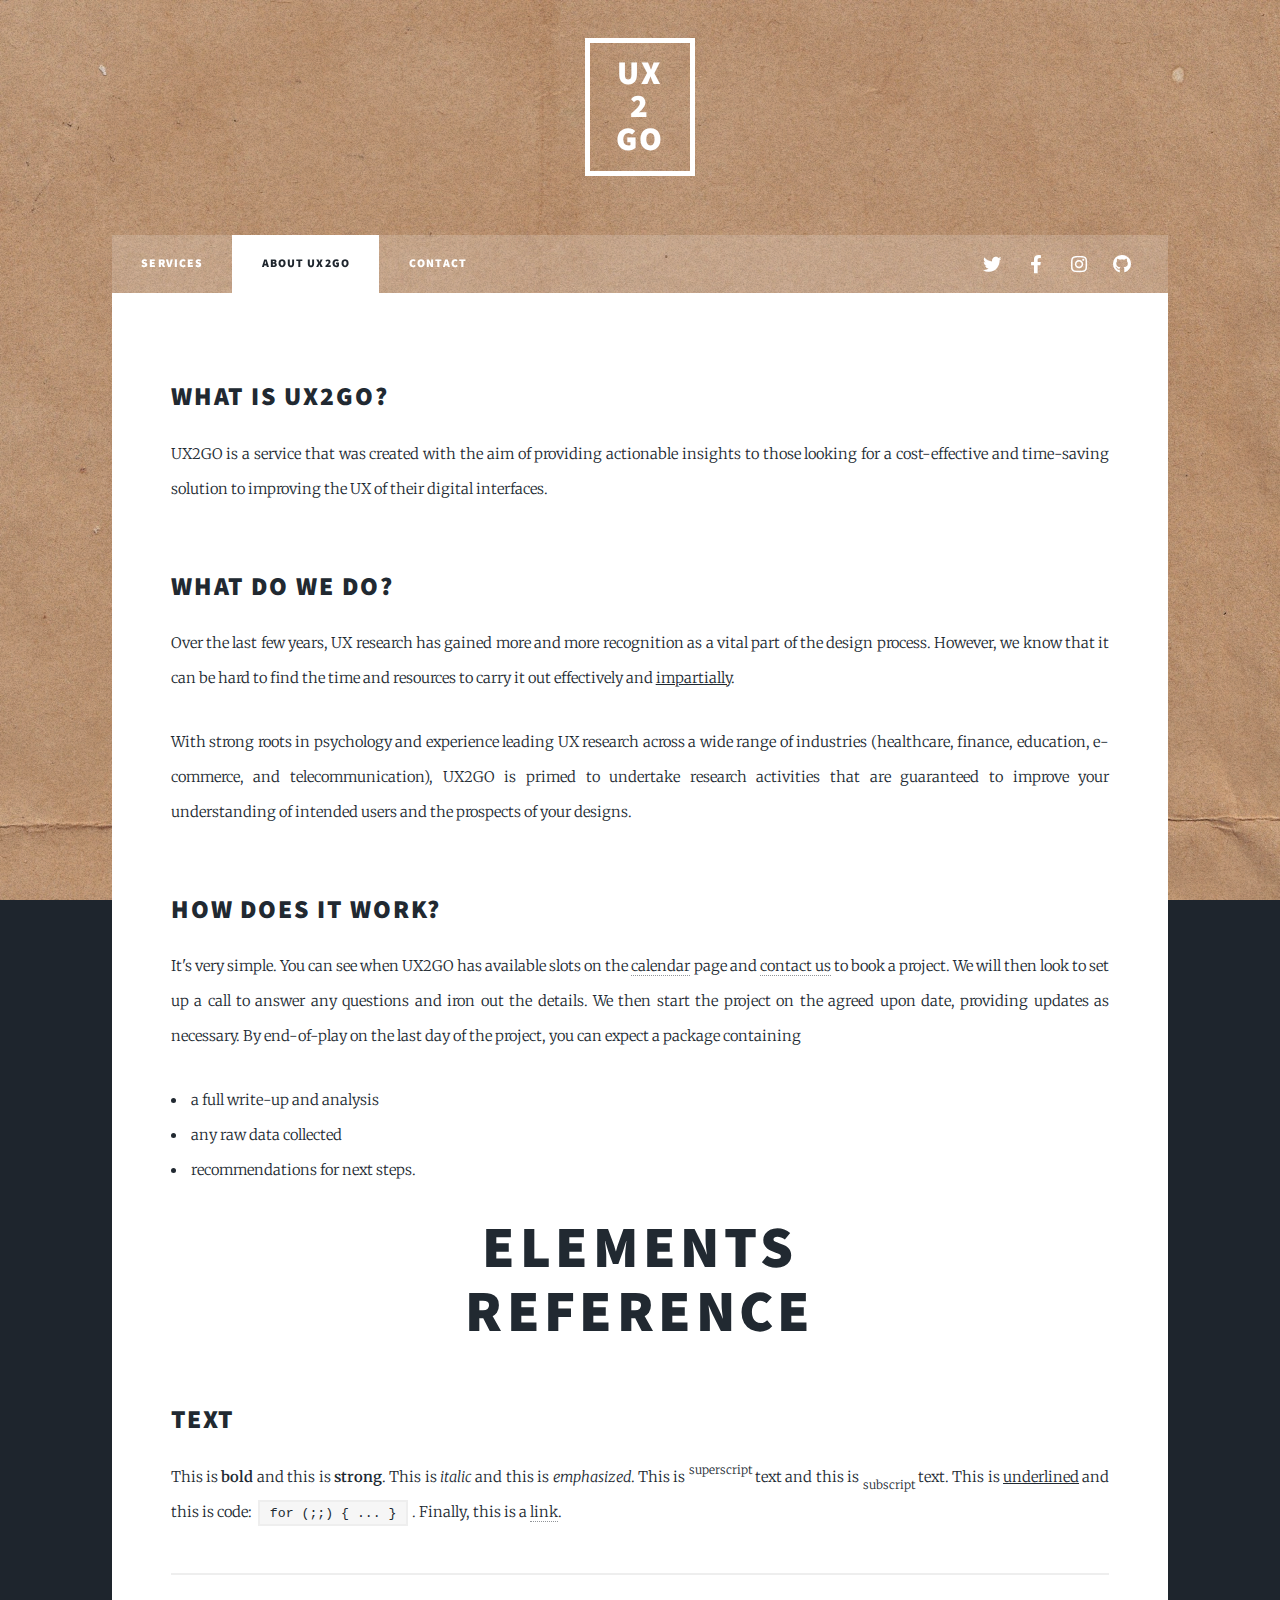
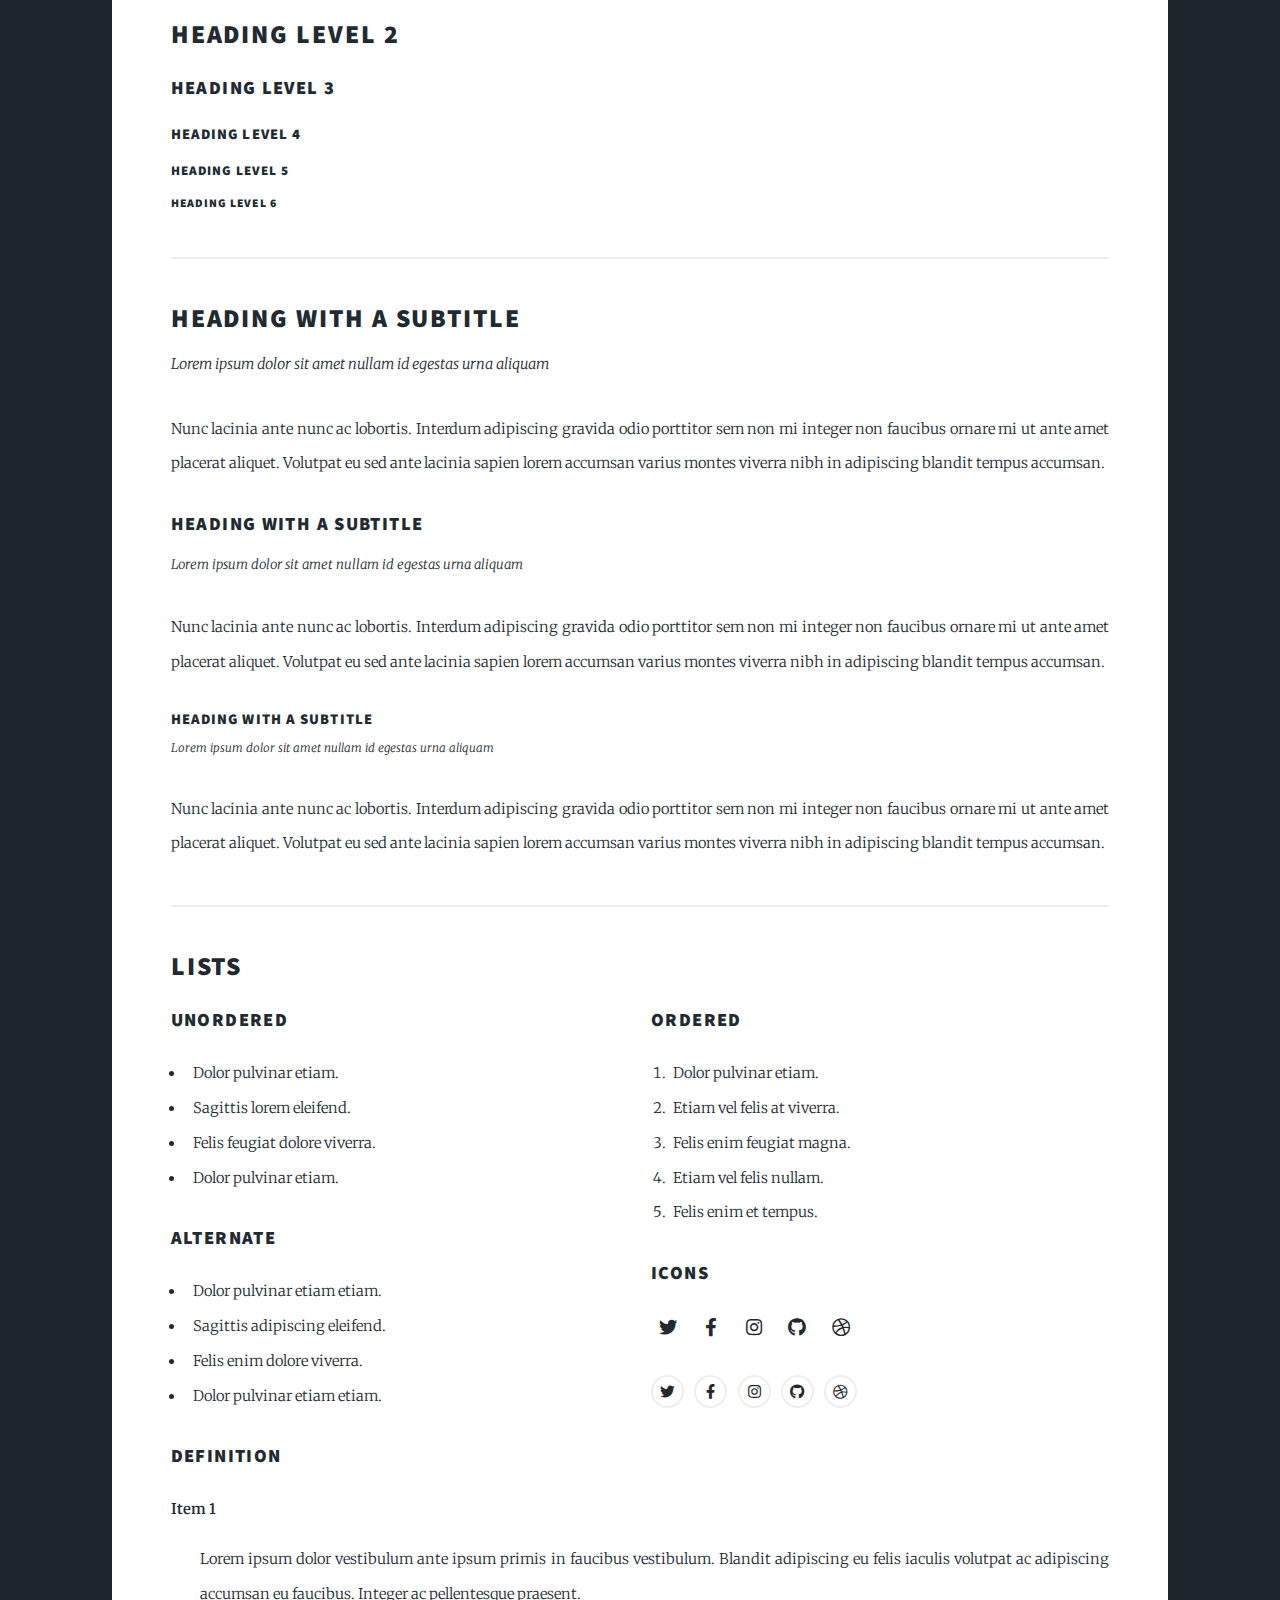
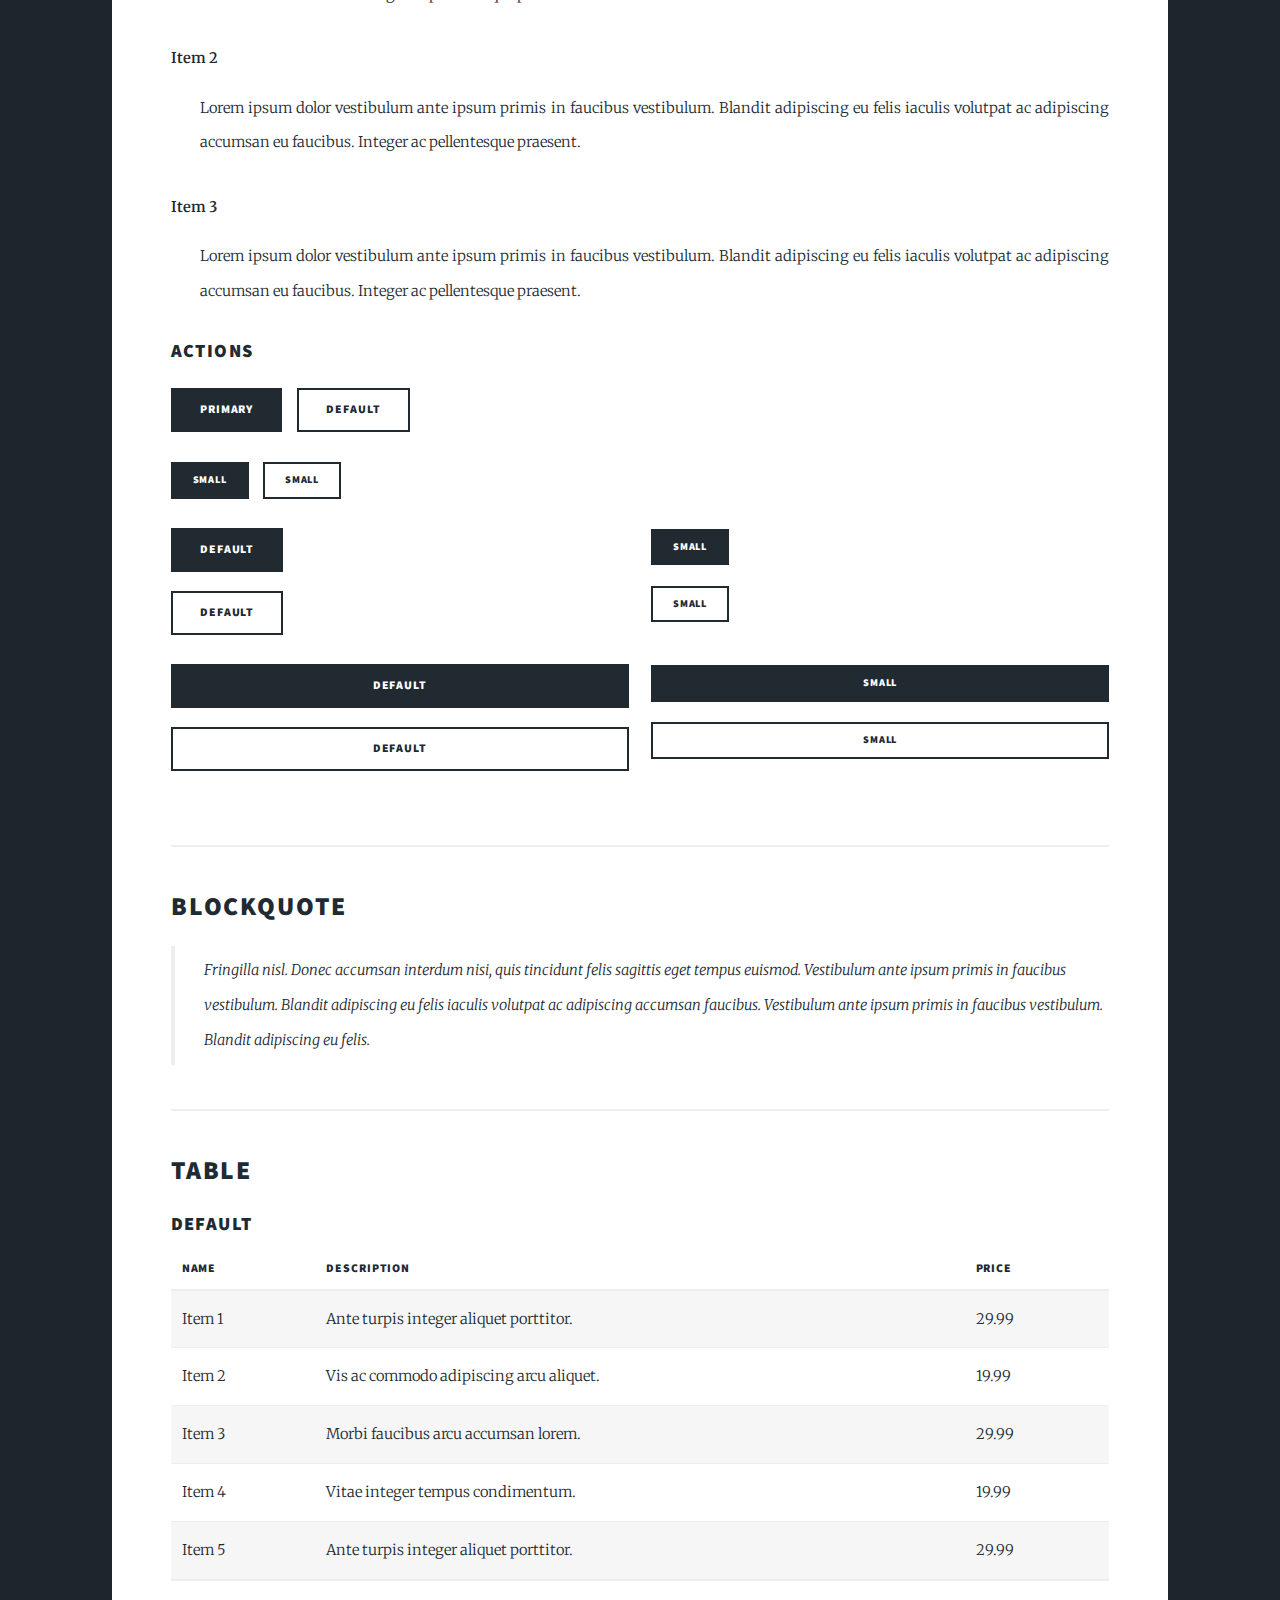
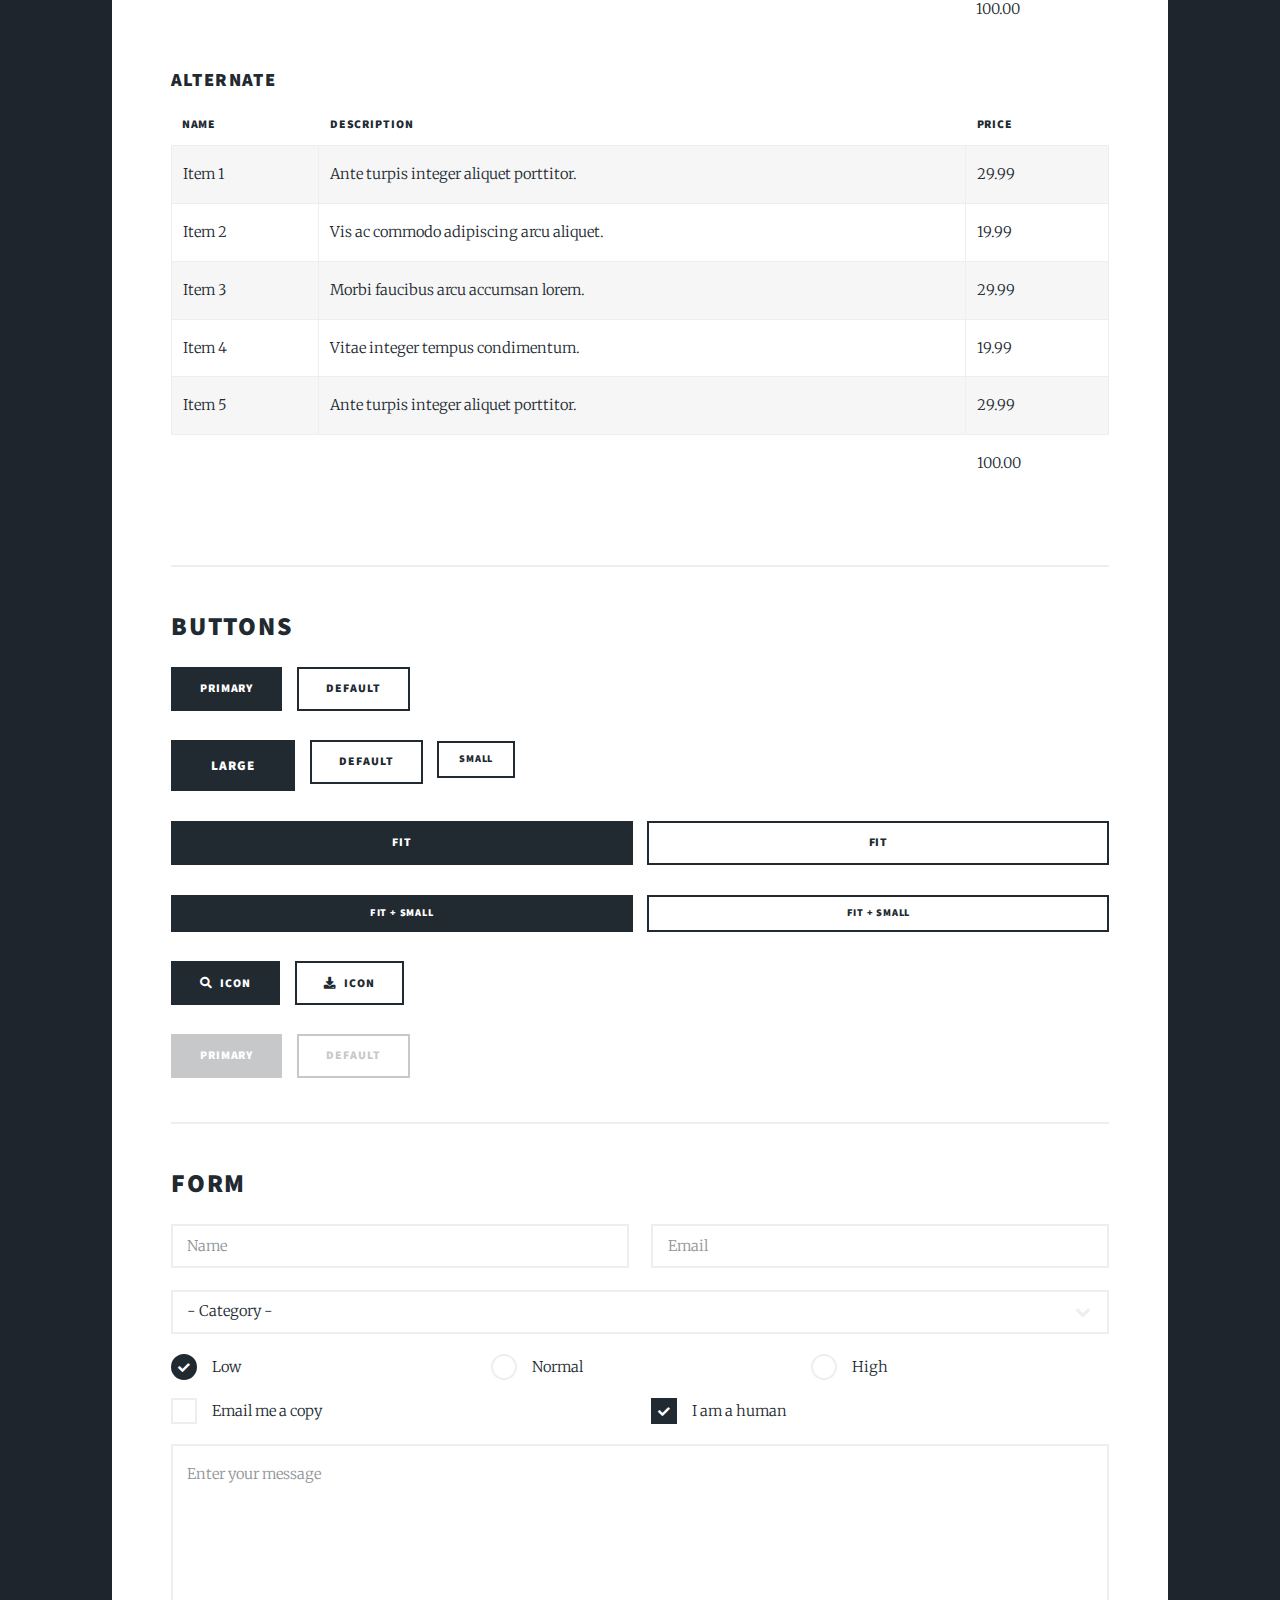
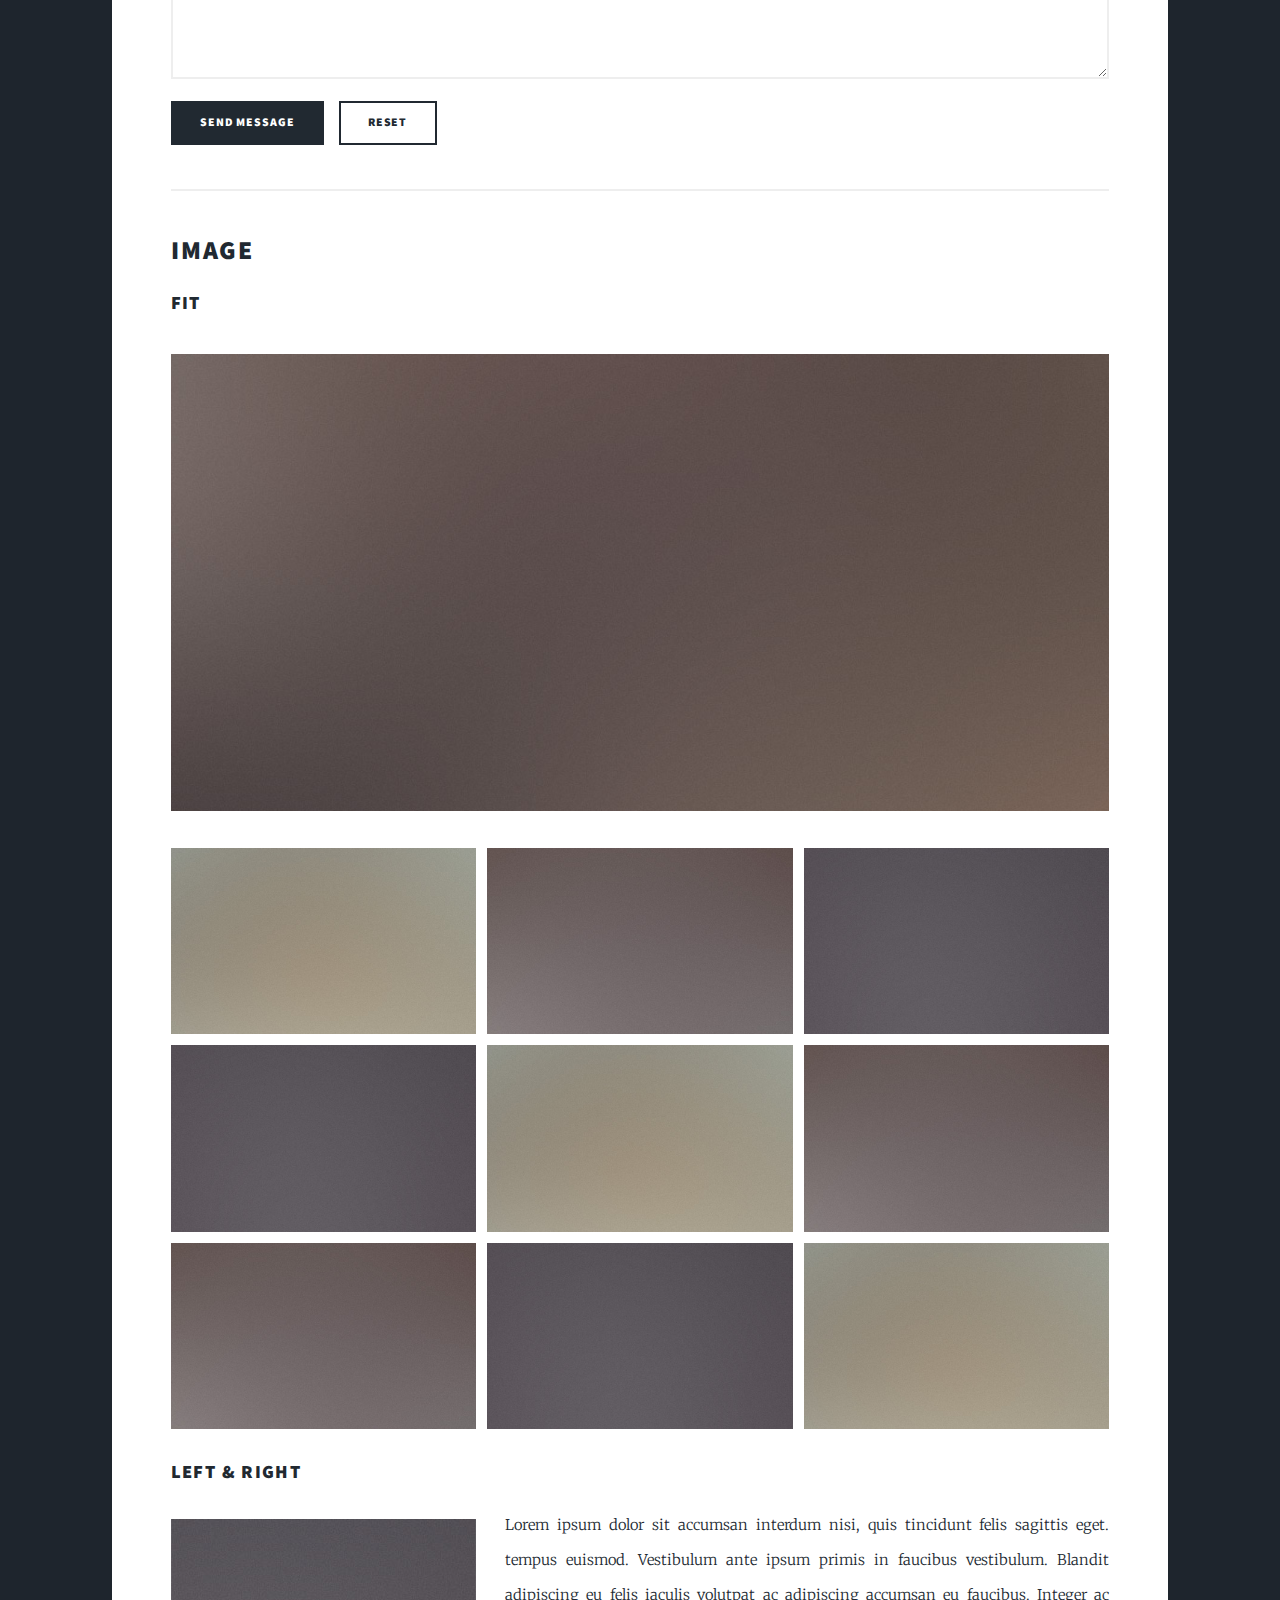
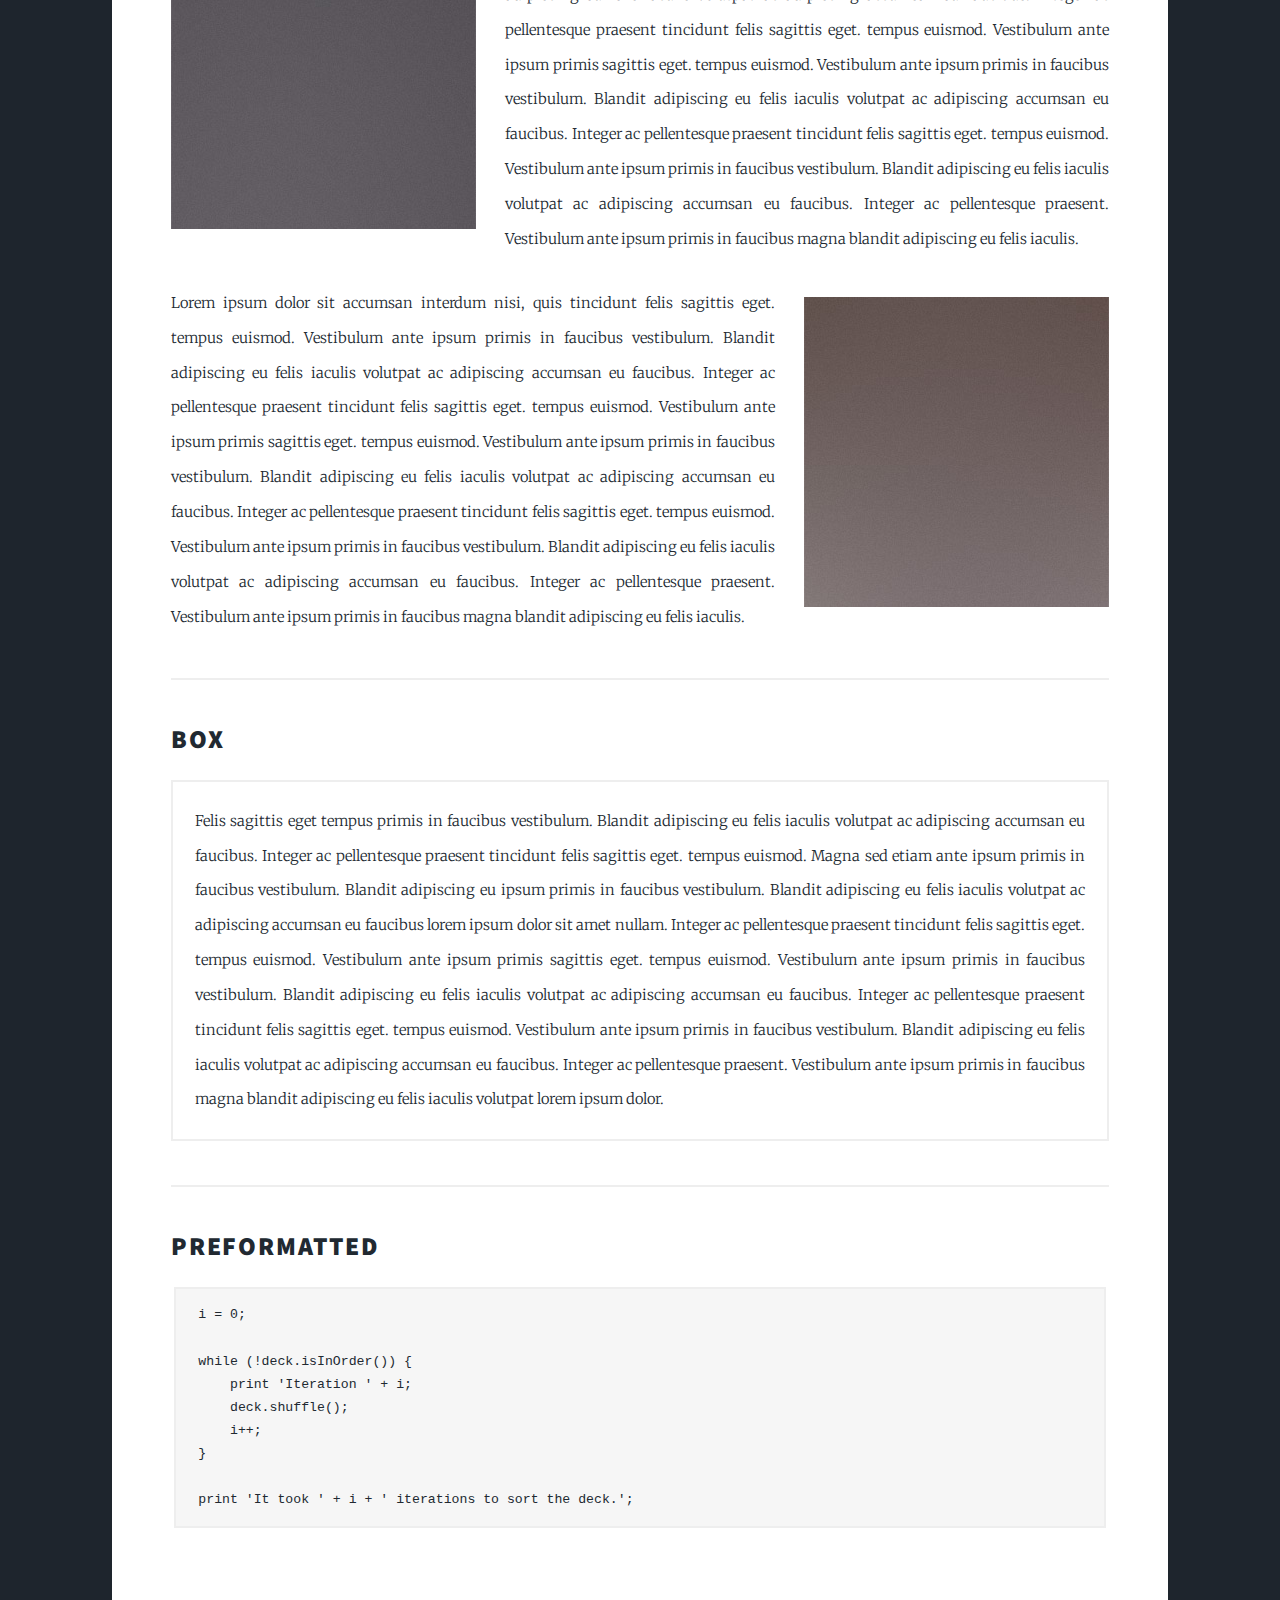
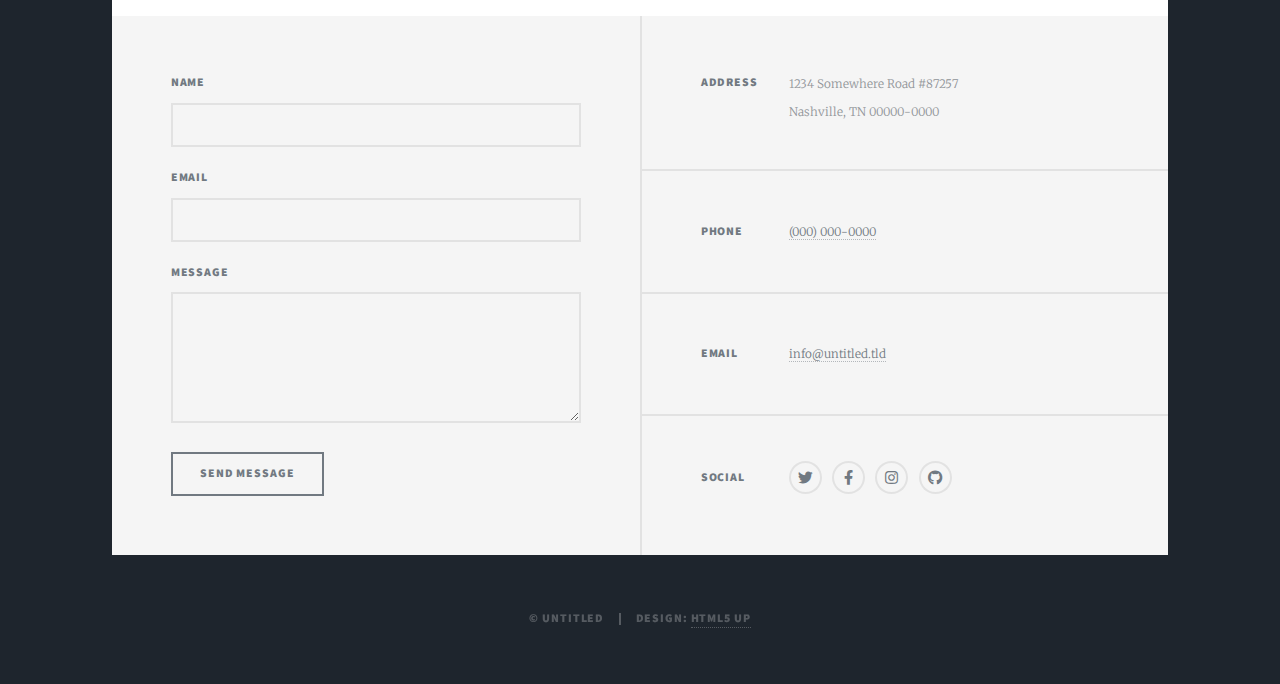
==== commit 106eeaa9: "Update about.html" ====
--- a/about.html
+++ b/about.html
@@ -50,7 +50,8 @@
 <br></p><p>With strong roots in psychology and experience leading UX research across a wide range of industries (healthcare, finance, education, e-commerce, and telecommunication), UX2GO is primed to undertake research activities that are guaranteed to improve your understanding of intended users and the prospects of your designs.</p><br>
 
 <h2>How does it work?</h2>
-<p>It's very simple. You can see when UX2GO has available slots on the <a>calendar</a> page and <a>contact us</a> to book a project. We will then look to set up a call to answer any questions and iron out the details. We then start the project on the agreed upon date, providing updates as necessary. By end-of-play on the last day of the project, you can expect a package containing a full write-up and analysis, any raw data collected, and recommendations for next steps.</p>
+<p>It's very simple. You can see when UX2GO has available slots on the <a>calendar</a> page and <a>contact us</a> to book a project. We will then look to set up a call to answer any questions and iron out the details. We then start the project on the agreed upon date, providing updates as necessary. By end-of-play on the last day of the project, you can expect a package containing 
+<li>a full write-up and analysis</li><li>any raw data collected</li><li>recommendations for next steps.</li></p>
 
 								
 
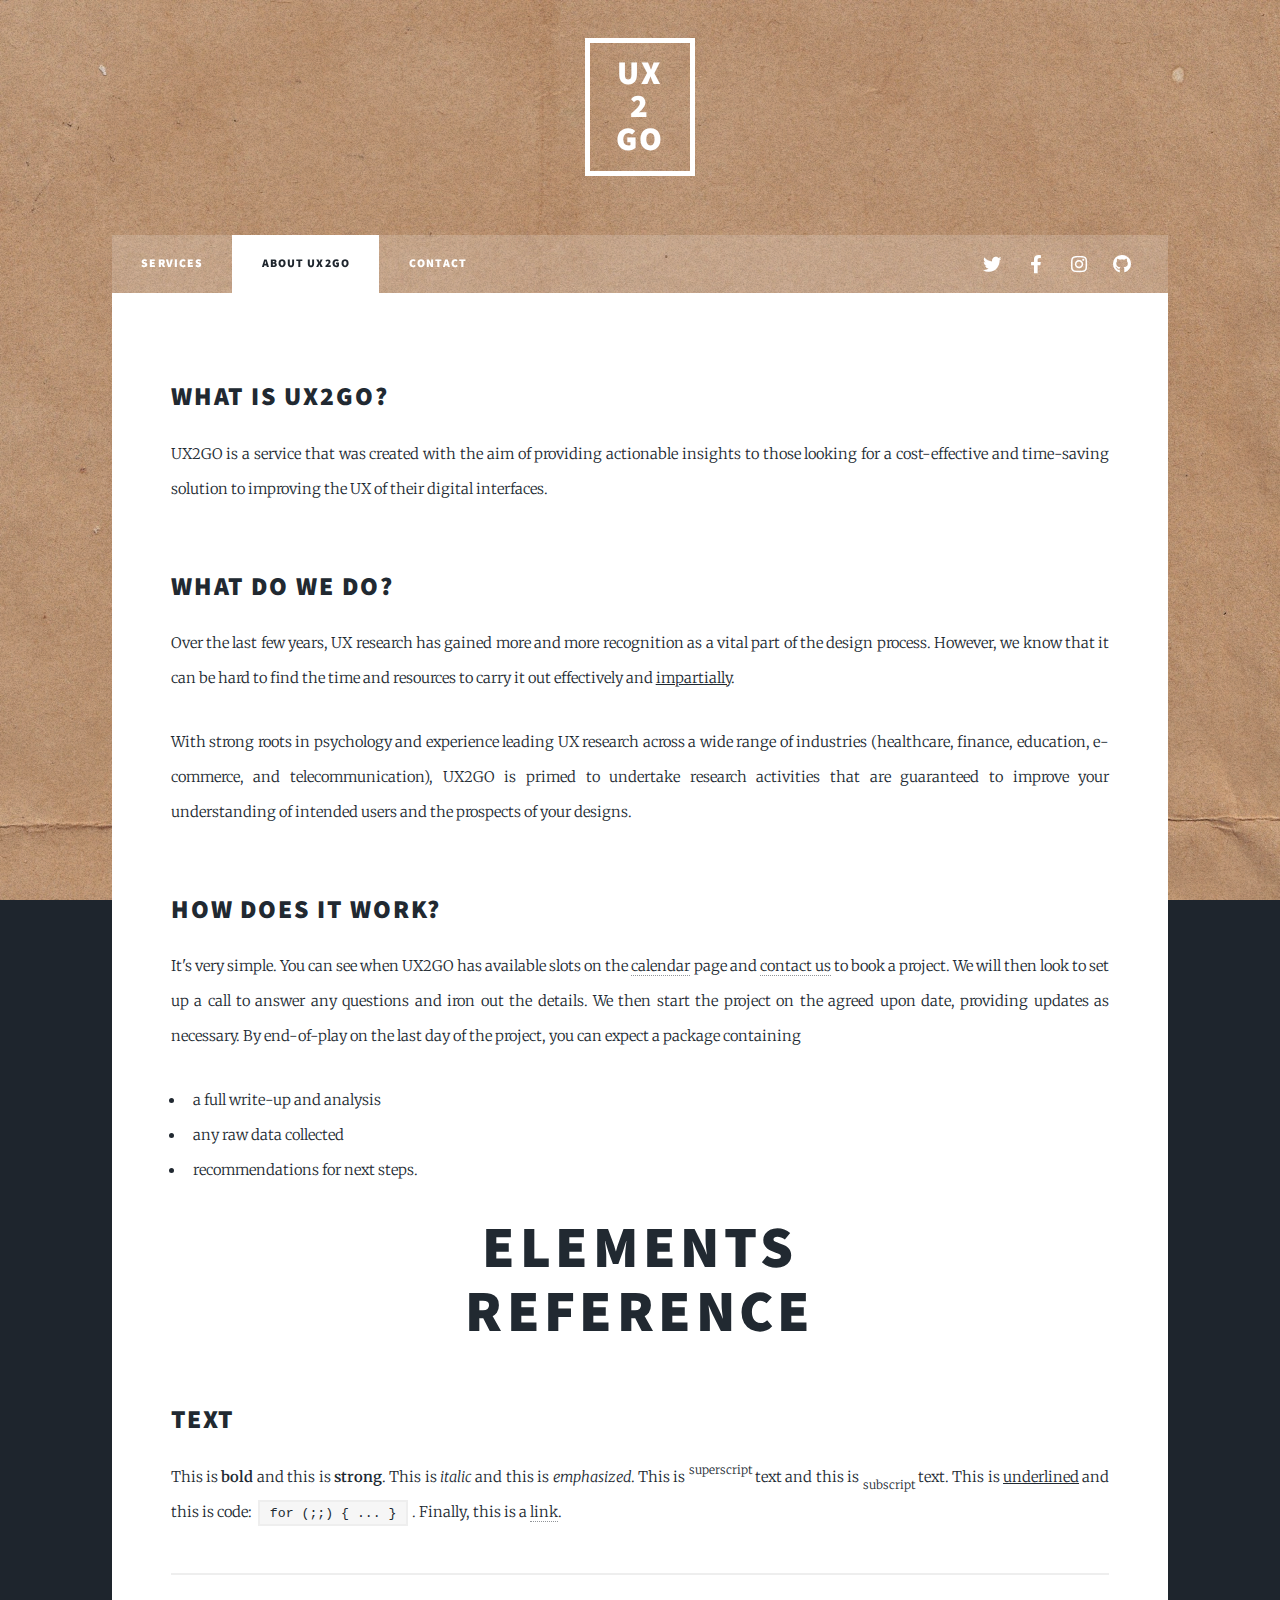
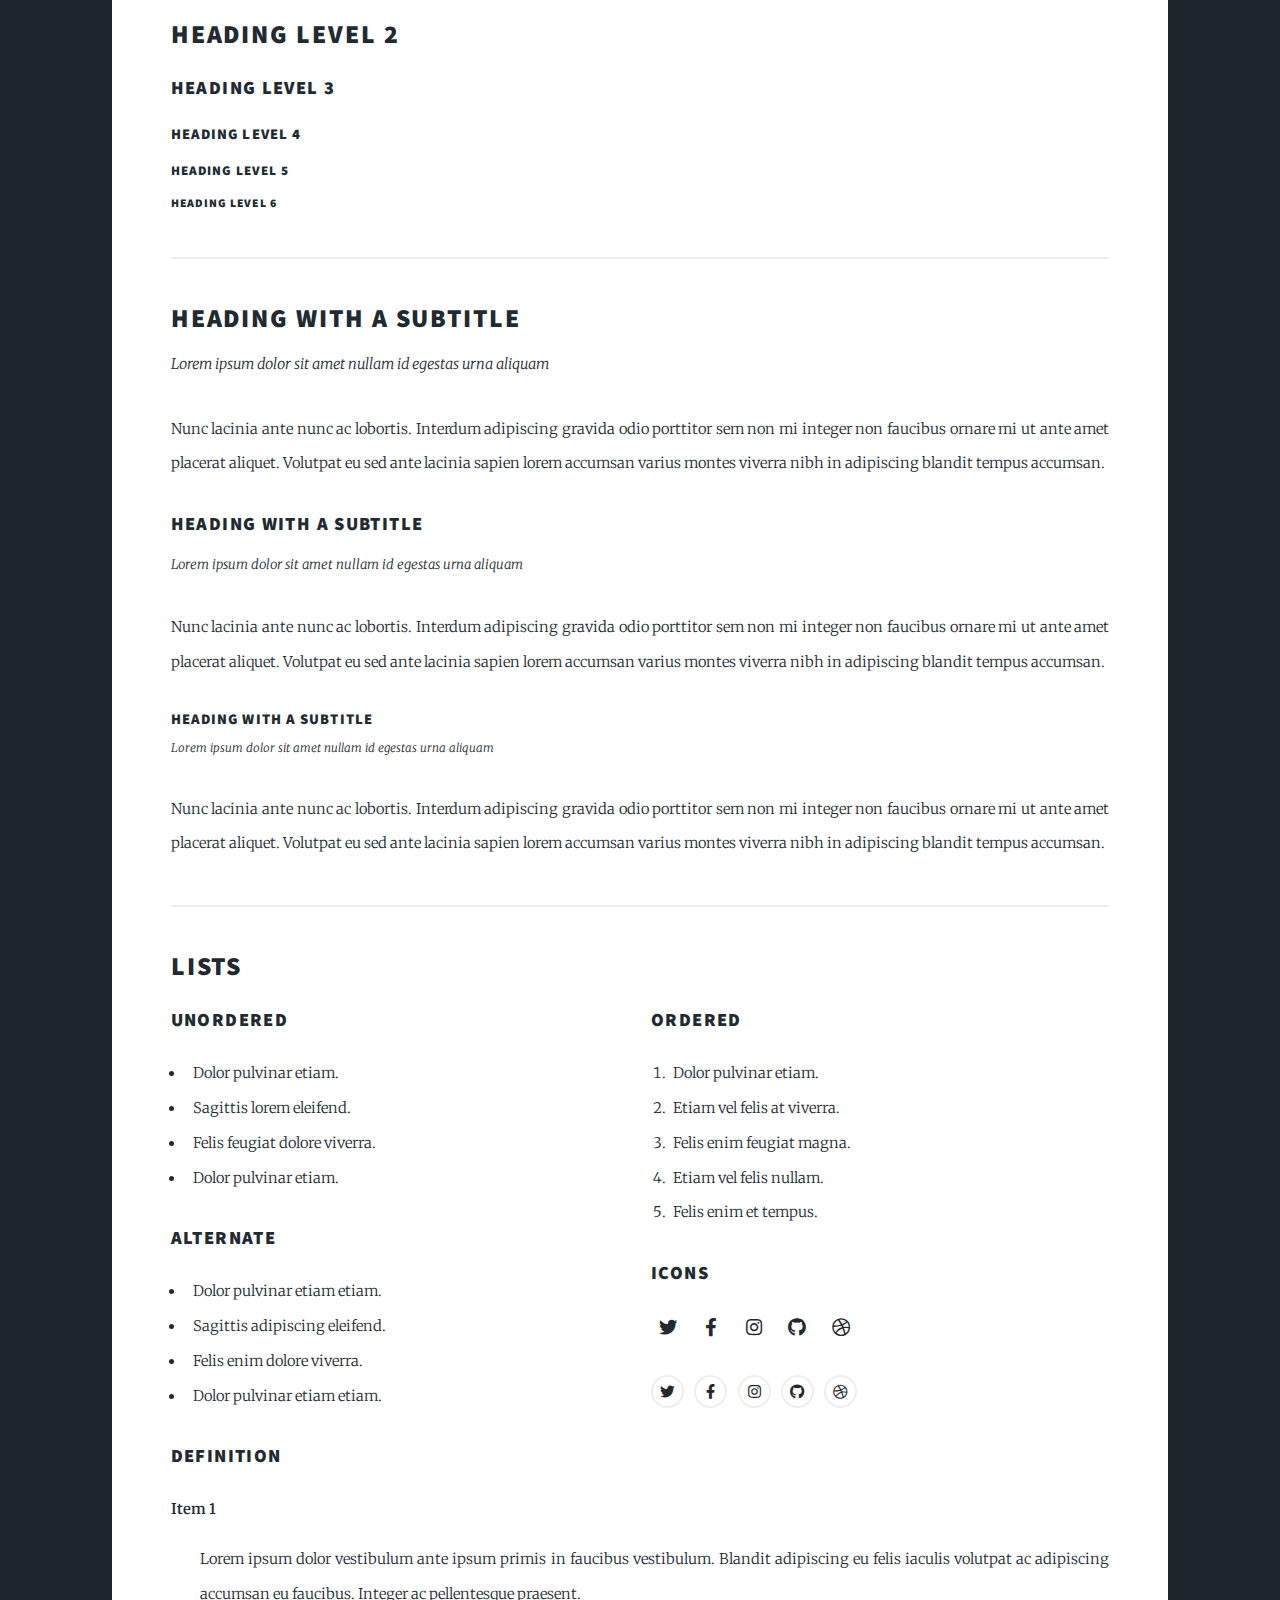
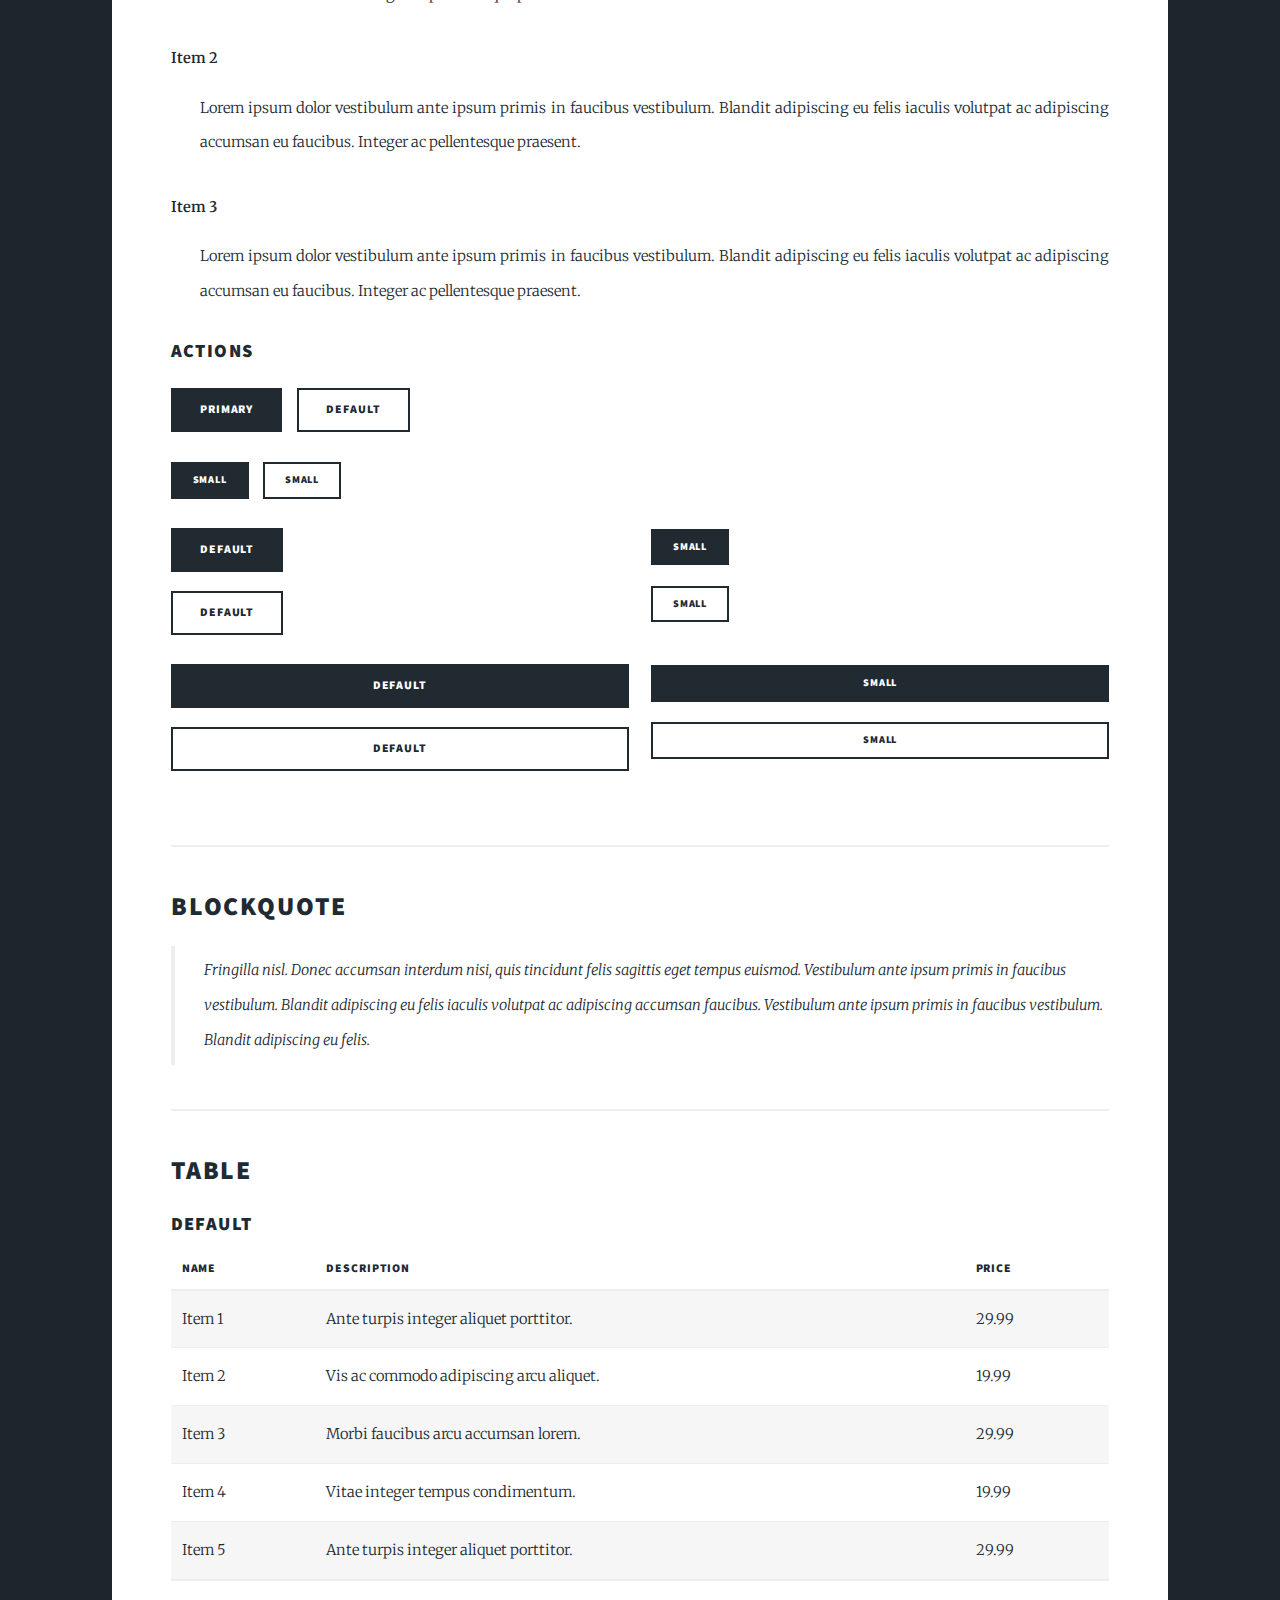
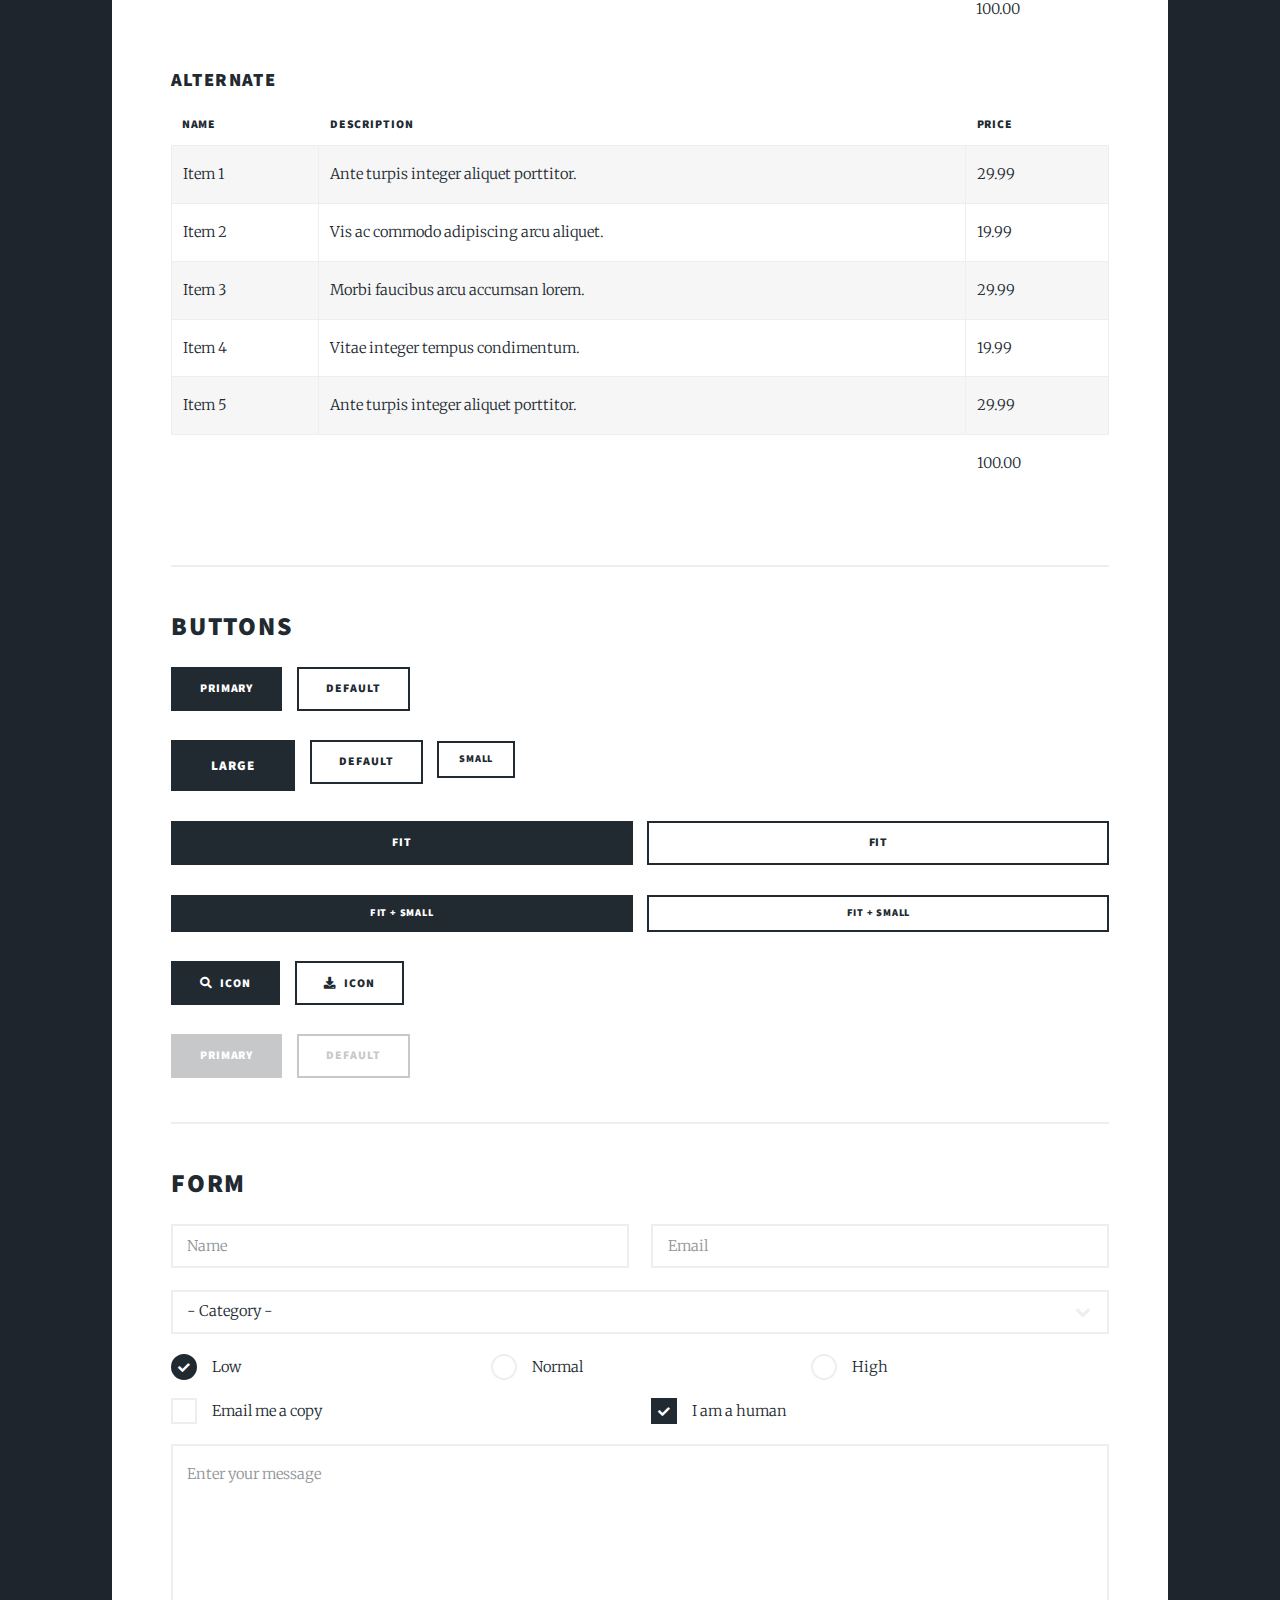
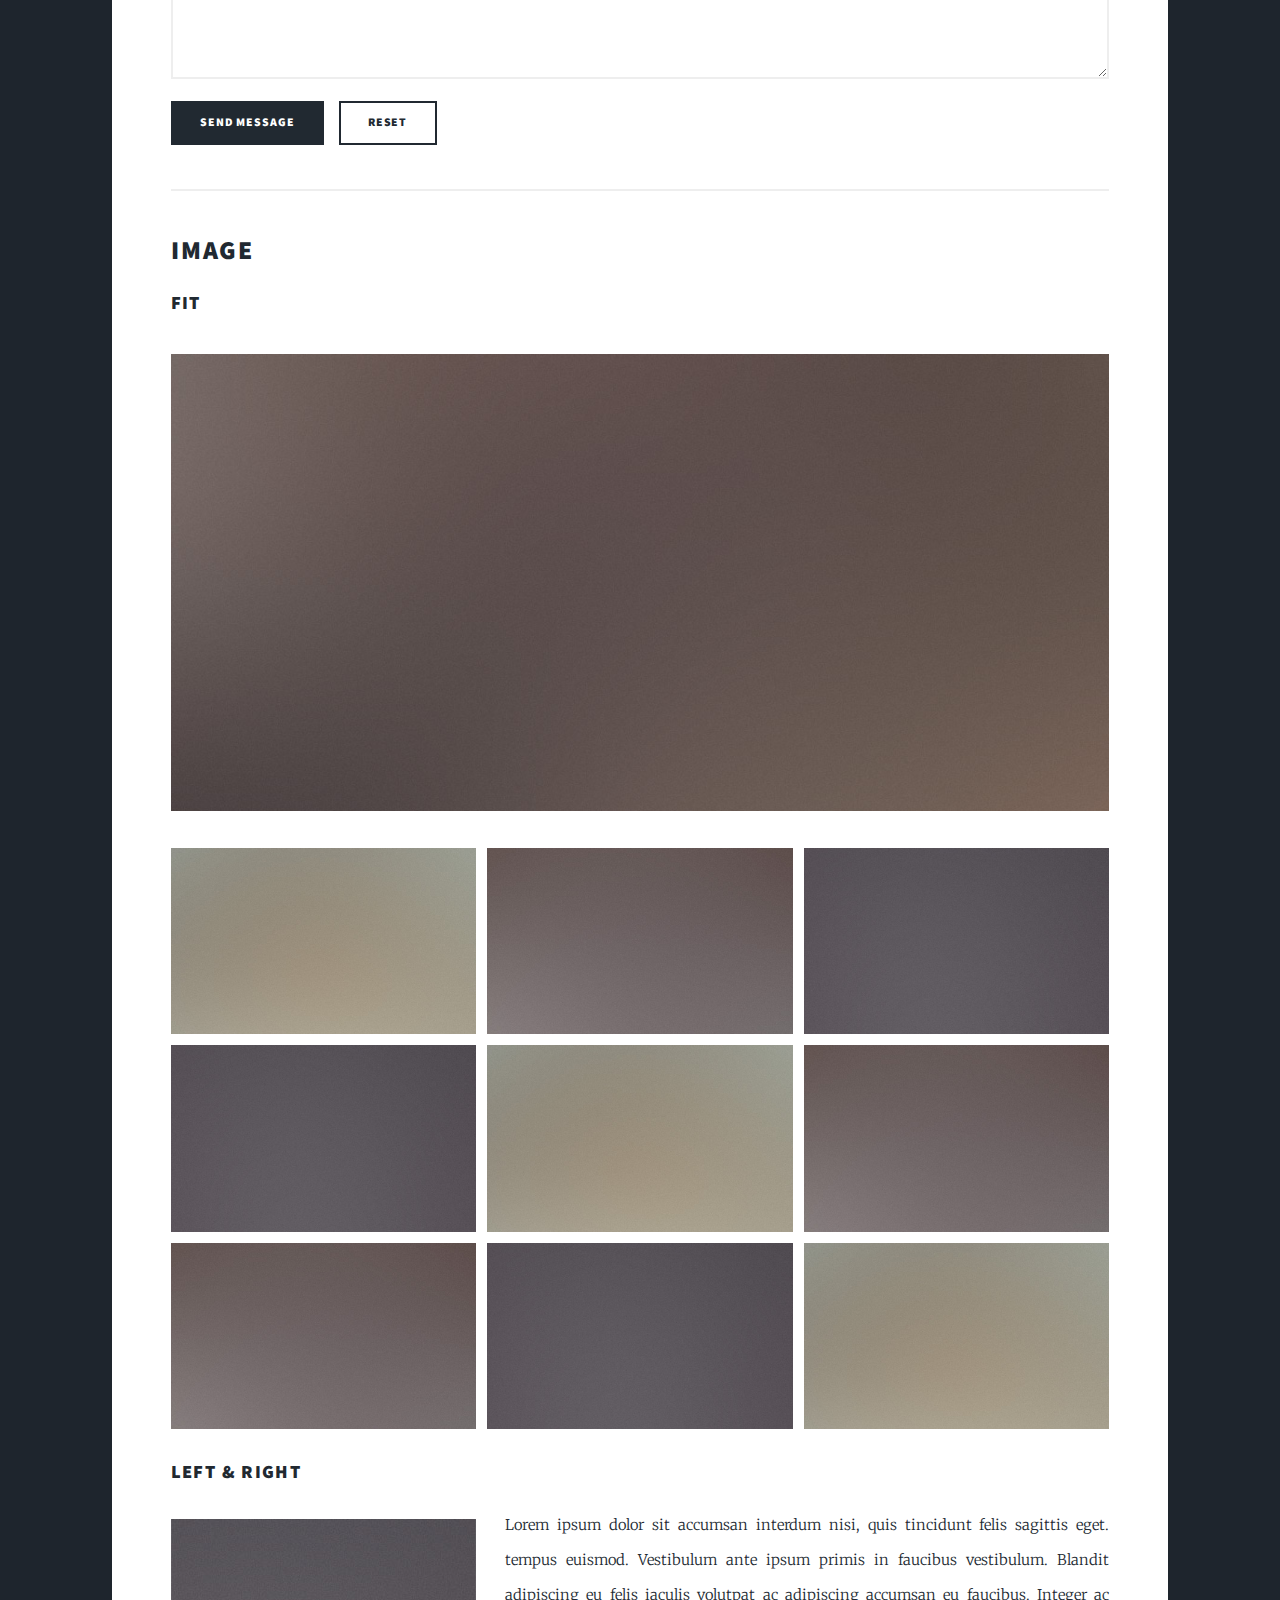
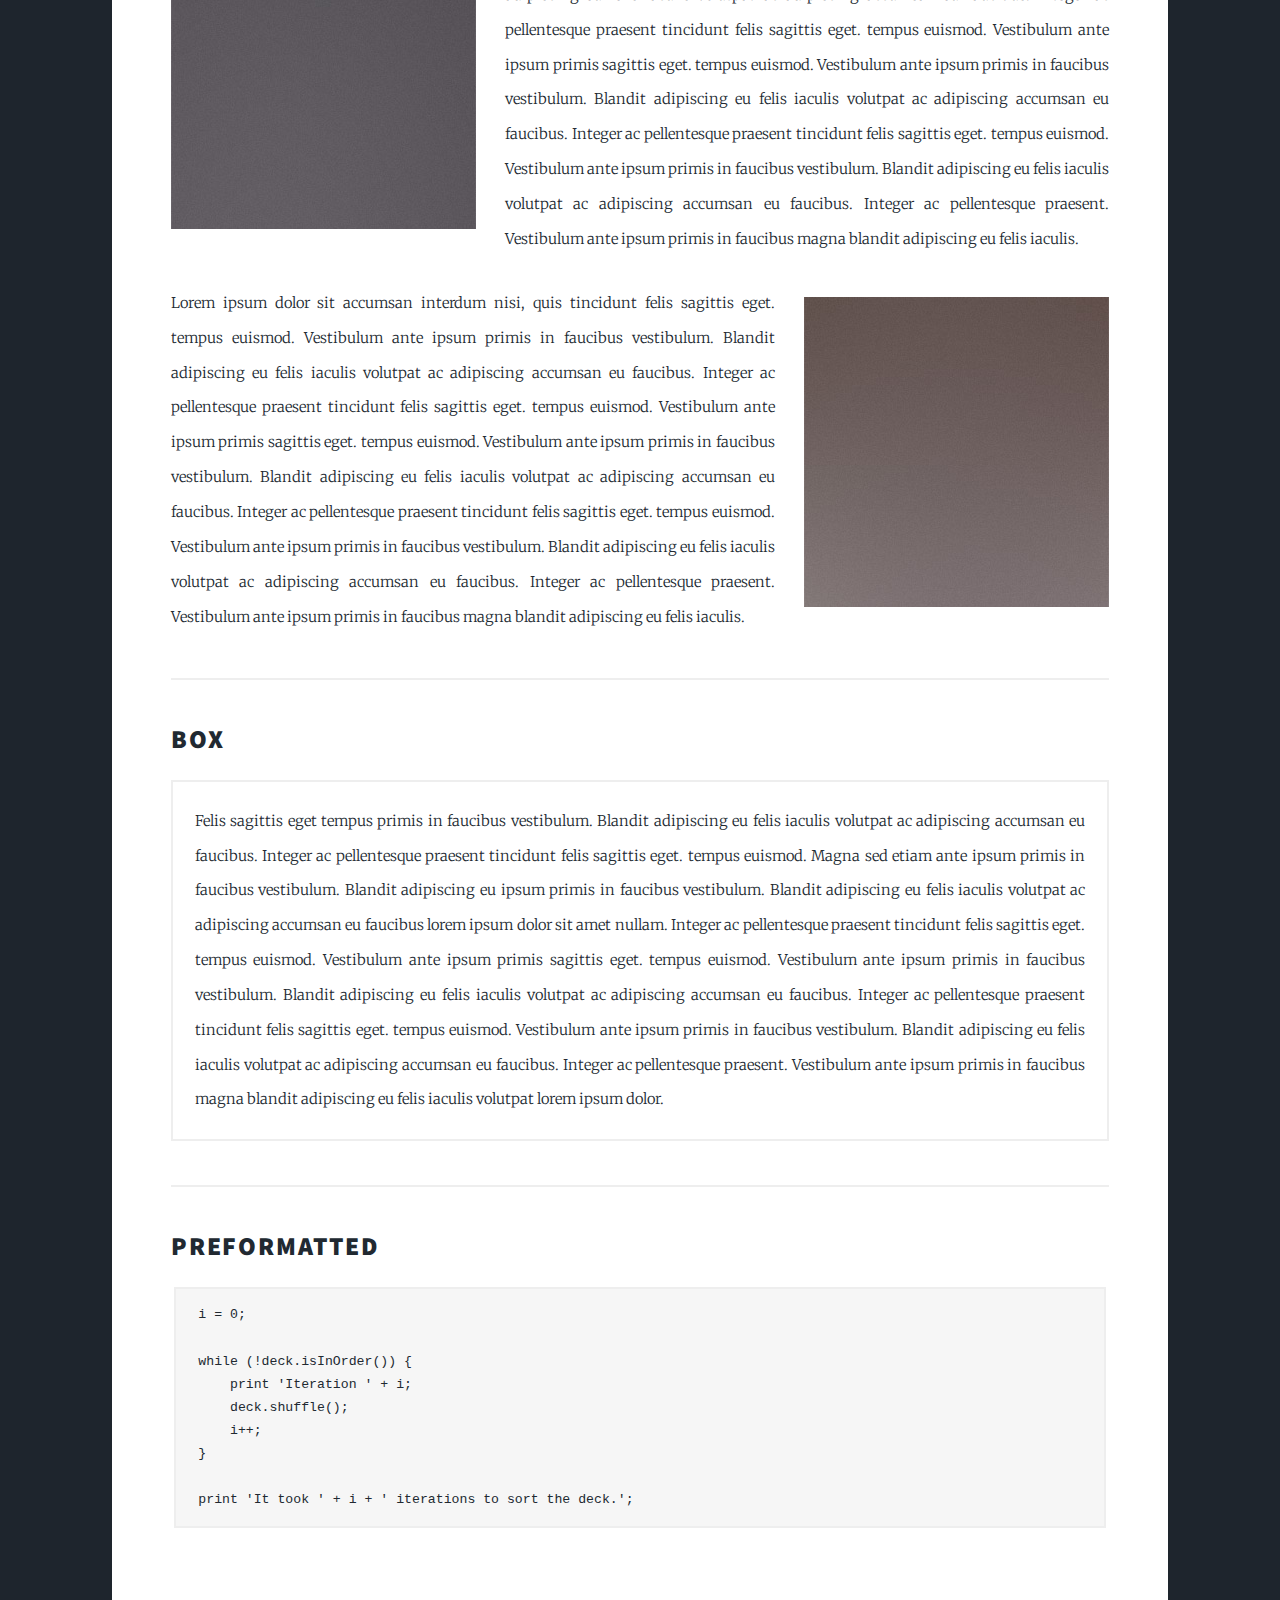
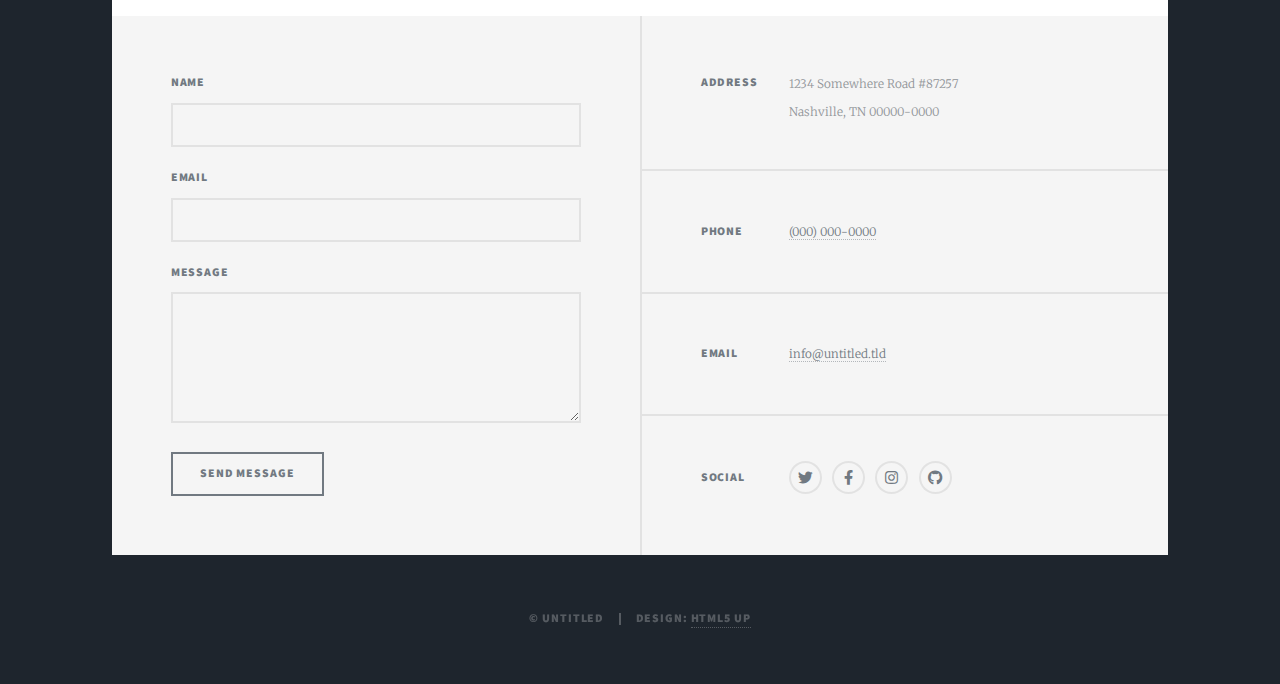
==== commit 0f85814a: "Update about.html" ====
--- a/about.html
+++ b/about.html
@@ -51,7 +51,7 @@
 
 <h2>How does it work?</h2>
 <p>It's very simple. You can see when UX2GO has available slots on the <a>calendar</a> page and <a>contact us</a> to book a project. We will then look to set up a call to answer any questions and iron out the details. We then start the project on the agreed upon date, providing updates as necessary. By end-of-play on the last day of the project, you can expect a package containing 
-<li>a full write-up and analysis</li><li>any raw data collected</li><li>recommendations for next steps.</li></p>
+<ul><li>a full write-up and analysis</li><li>any raw data collected</li><li>recommendations for next steps.</li></ul></p>
 
 								
 
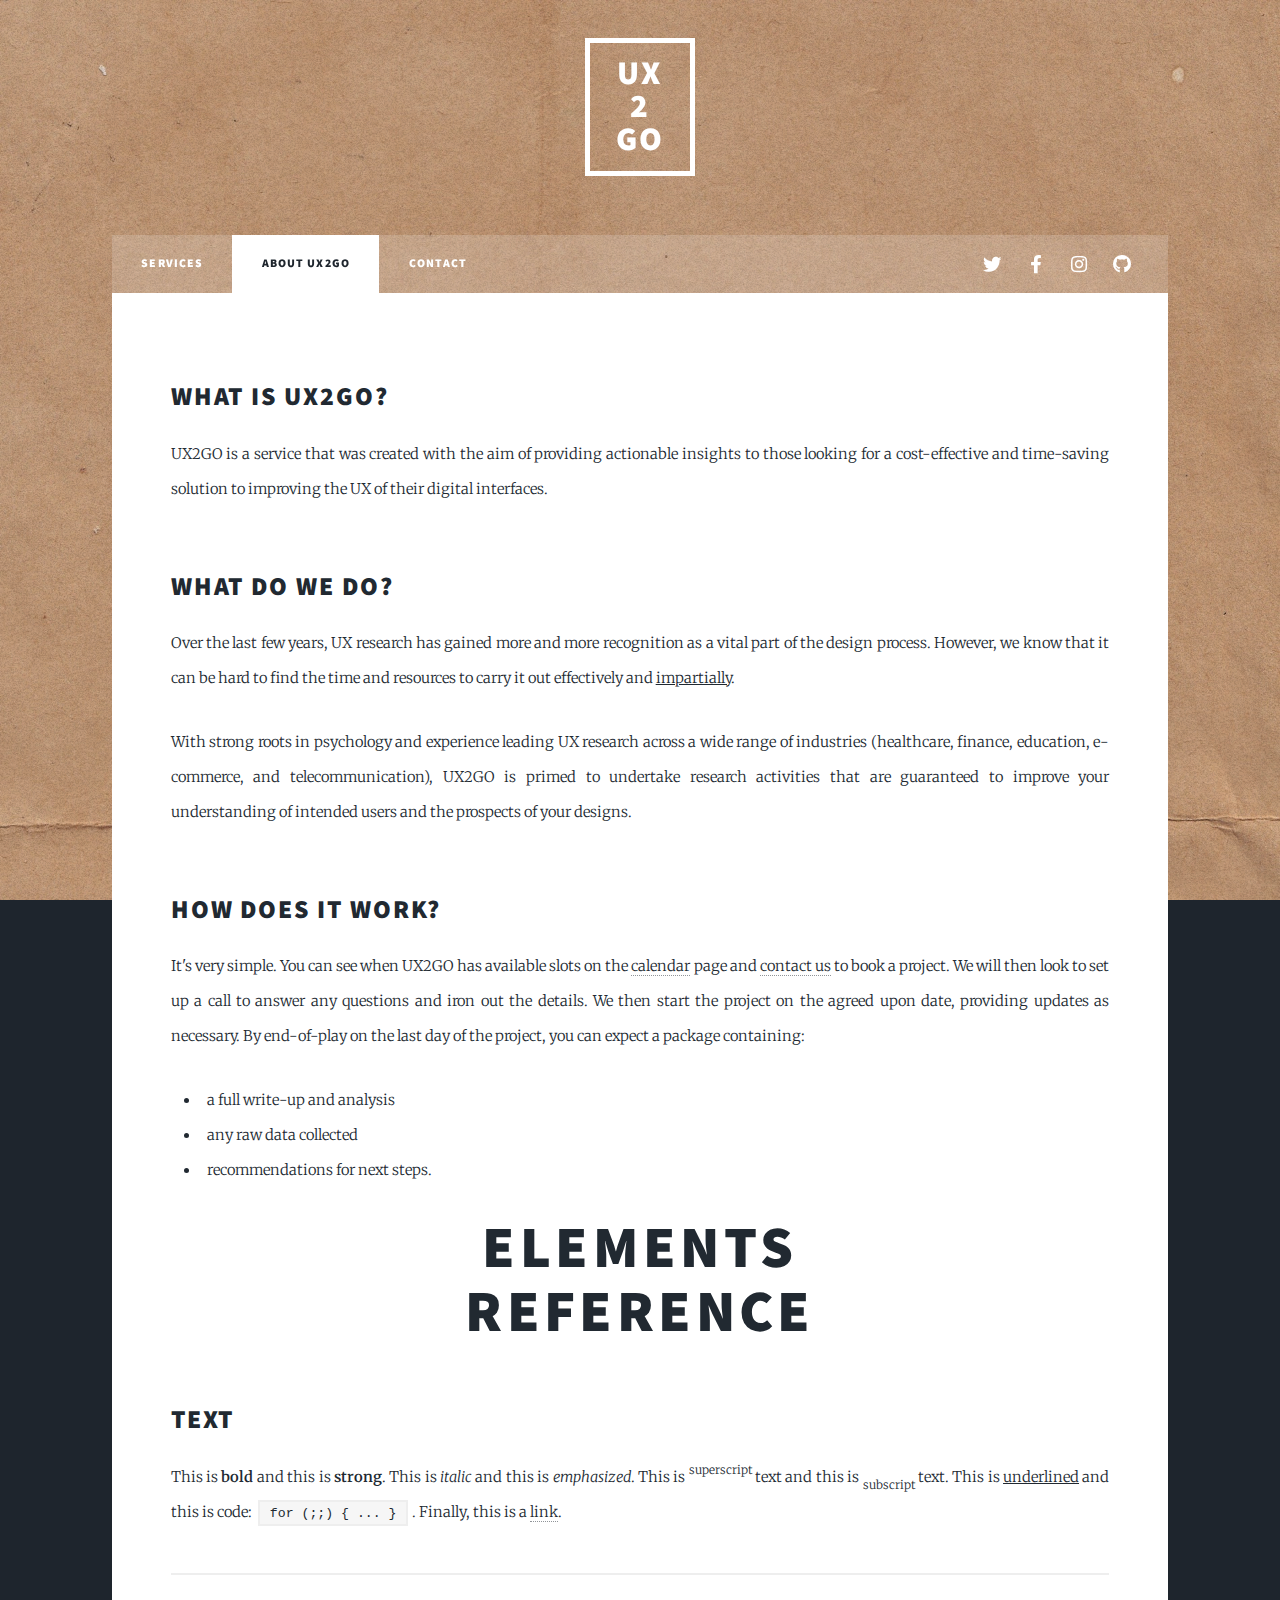
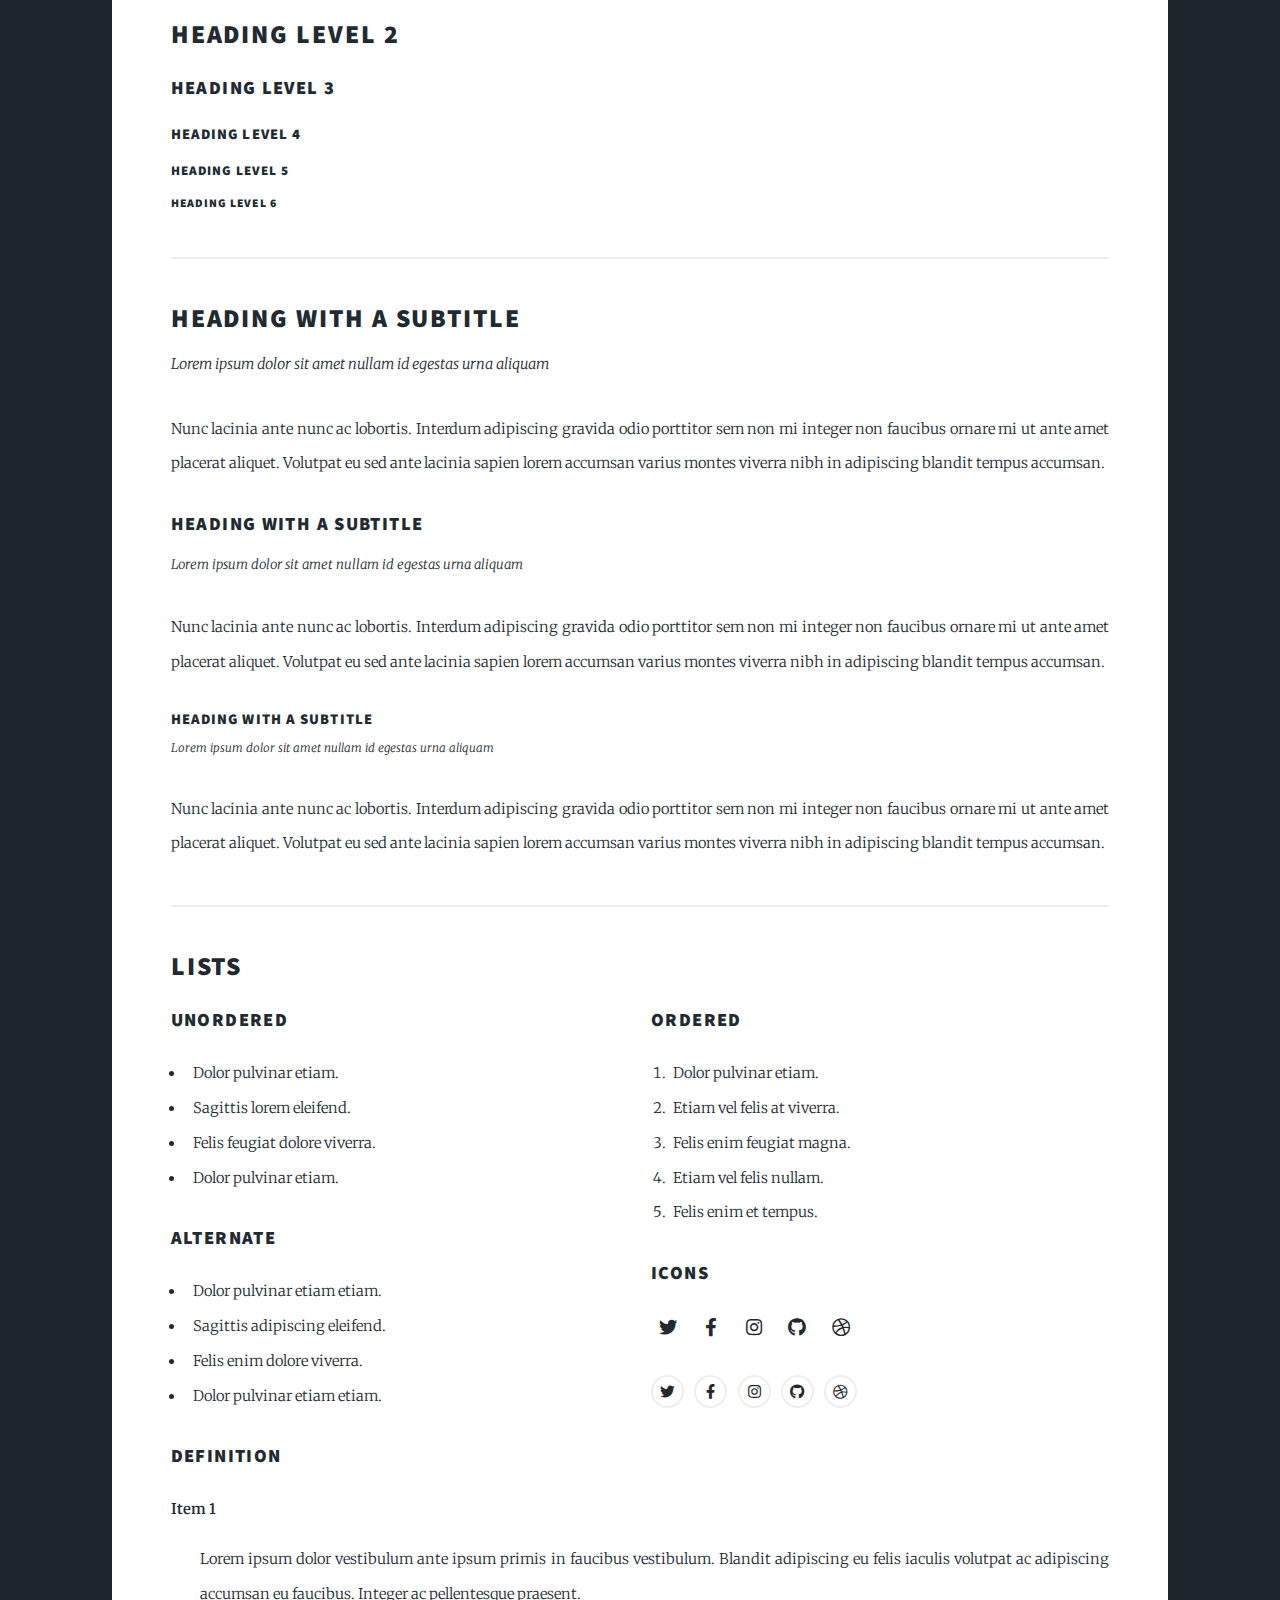
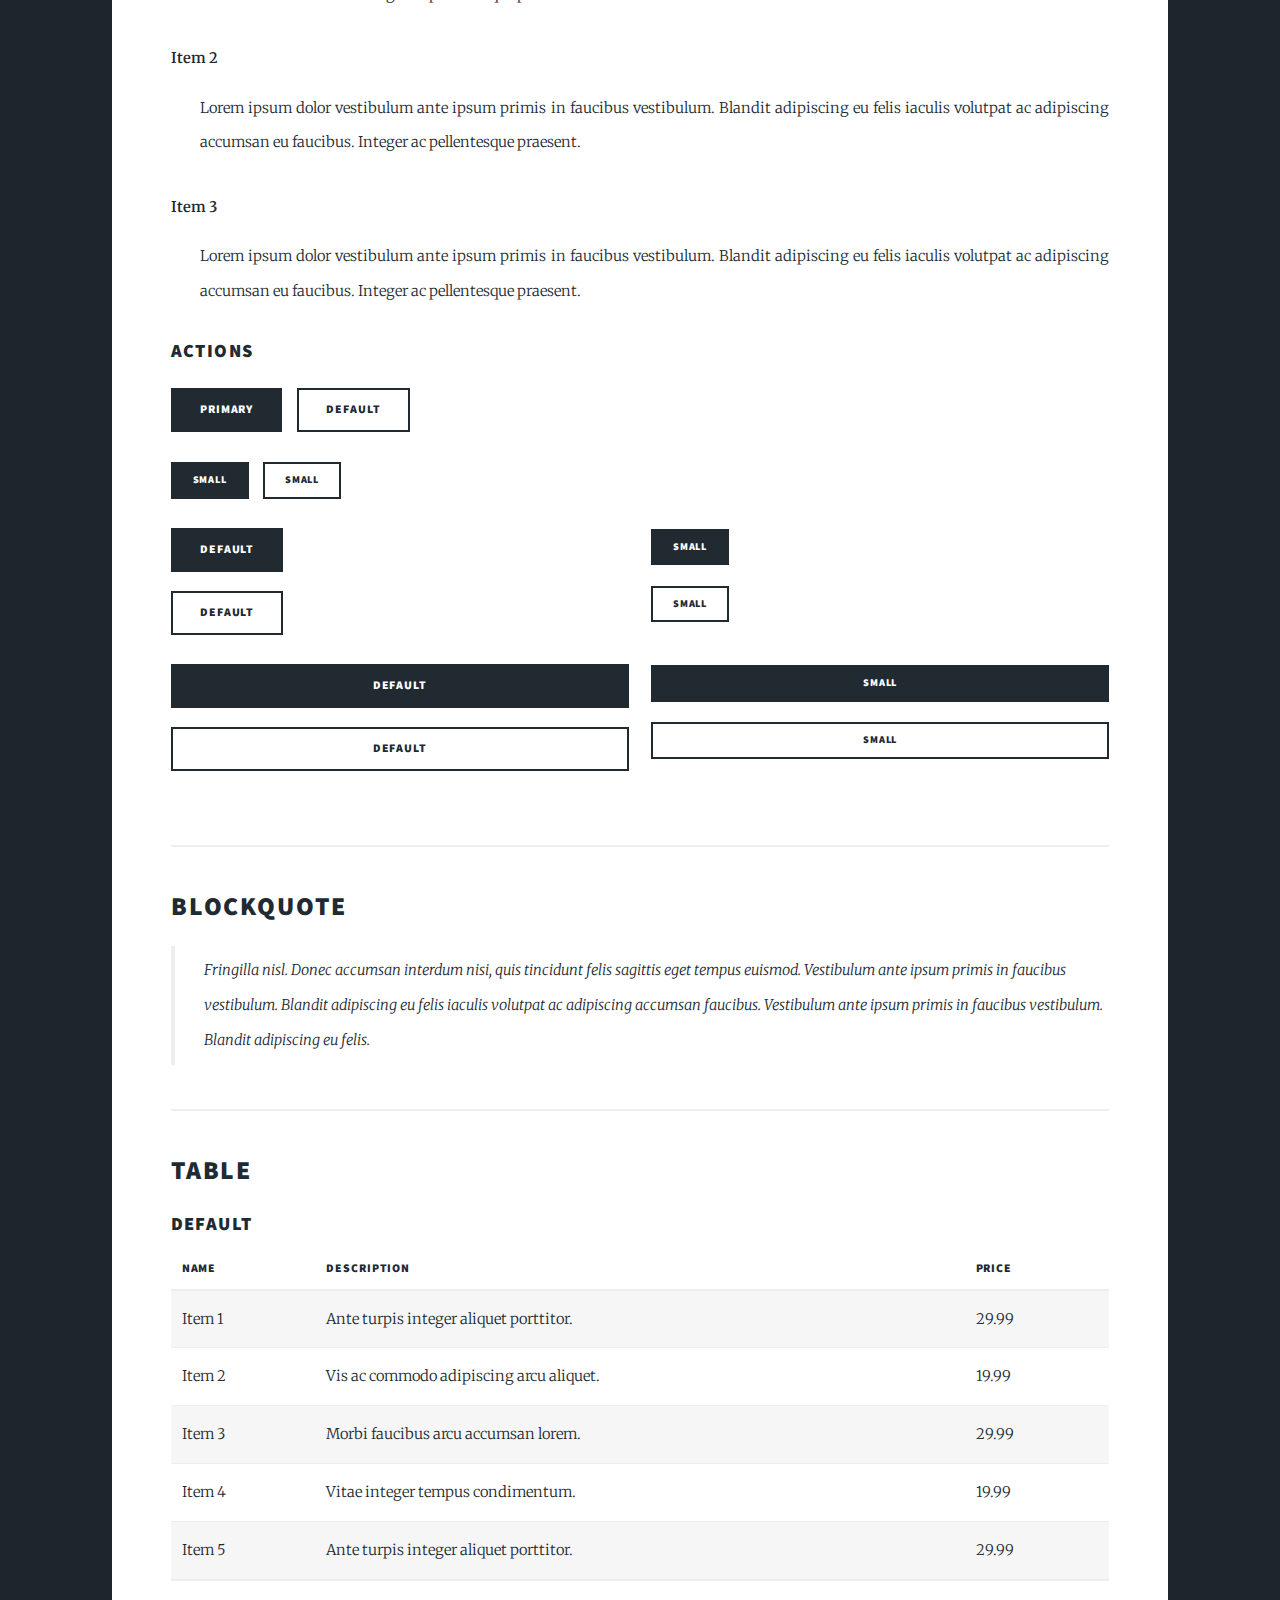
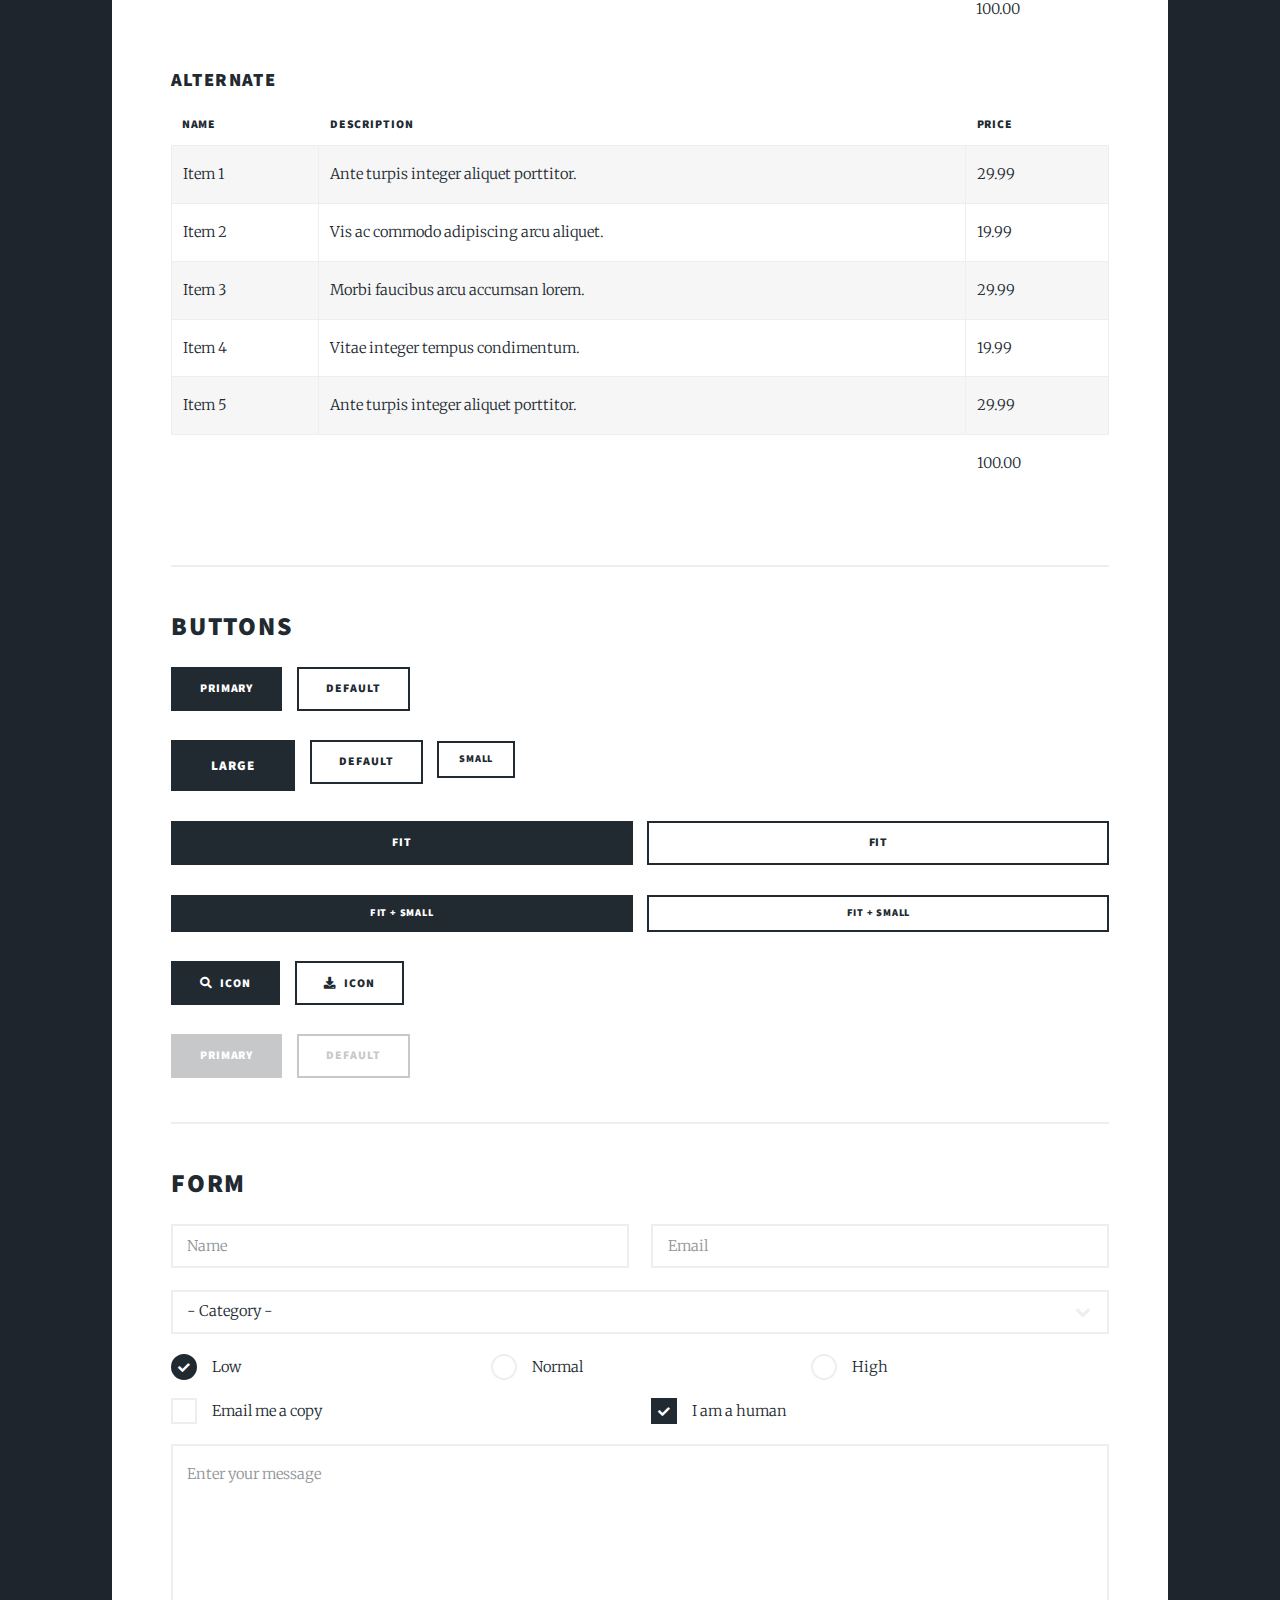
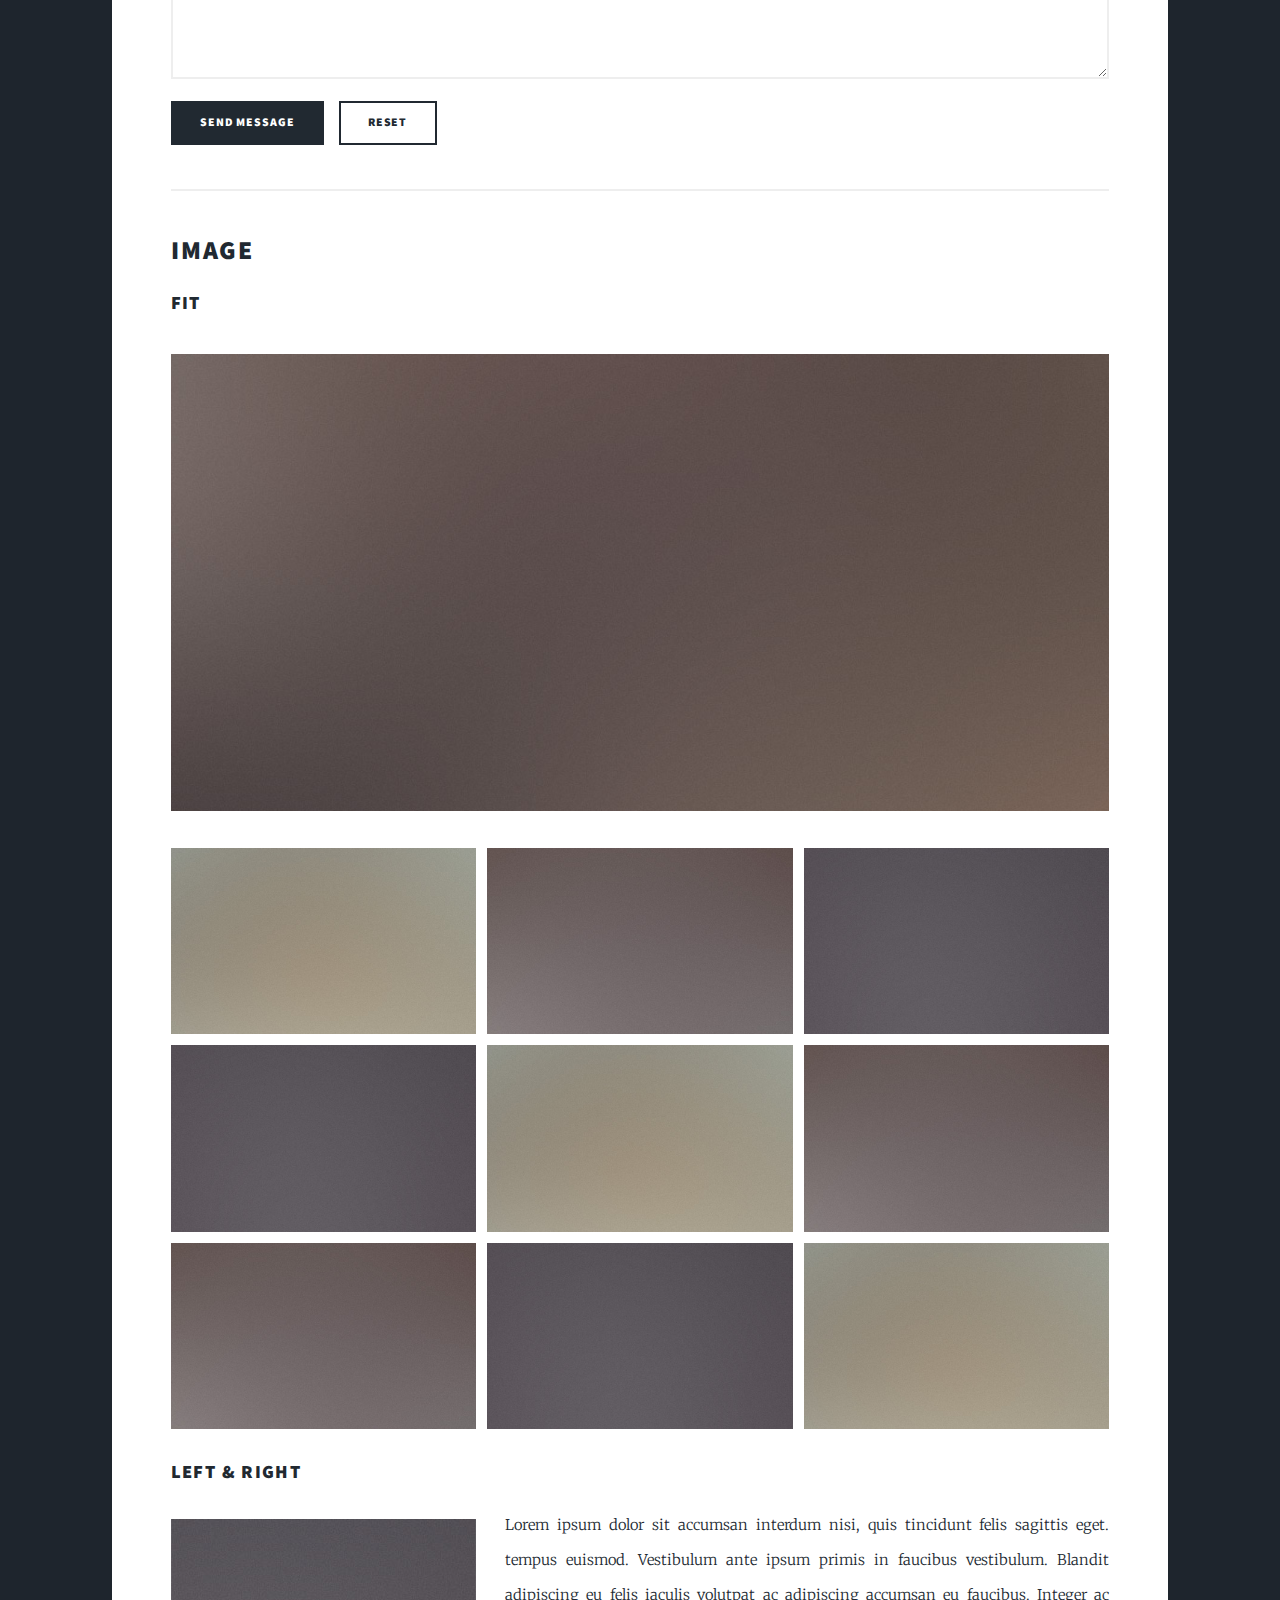
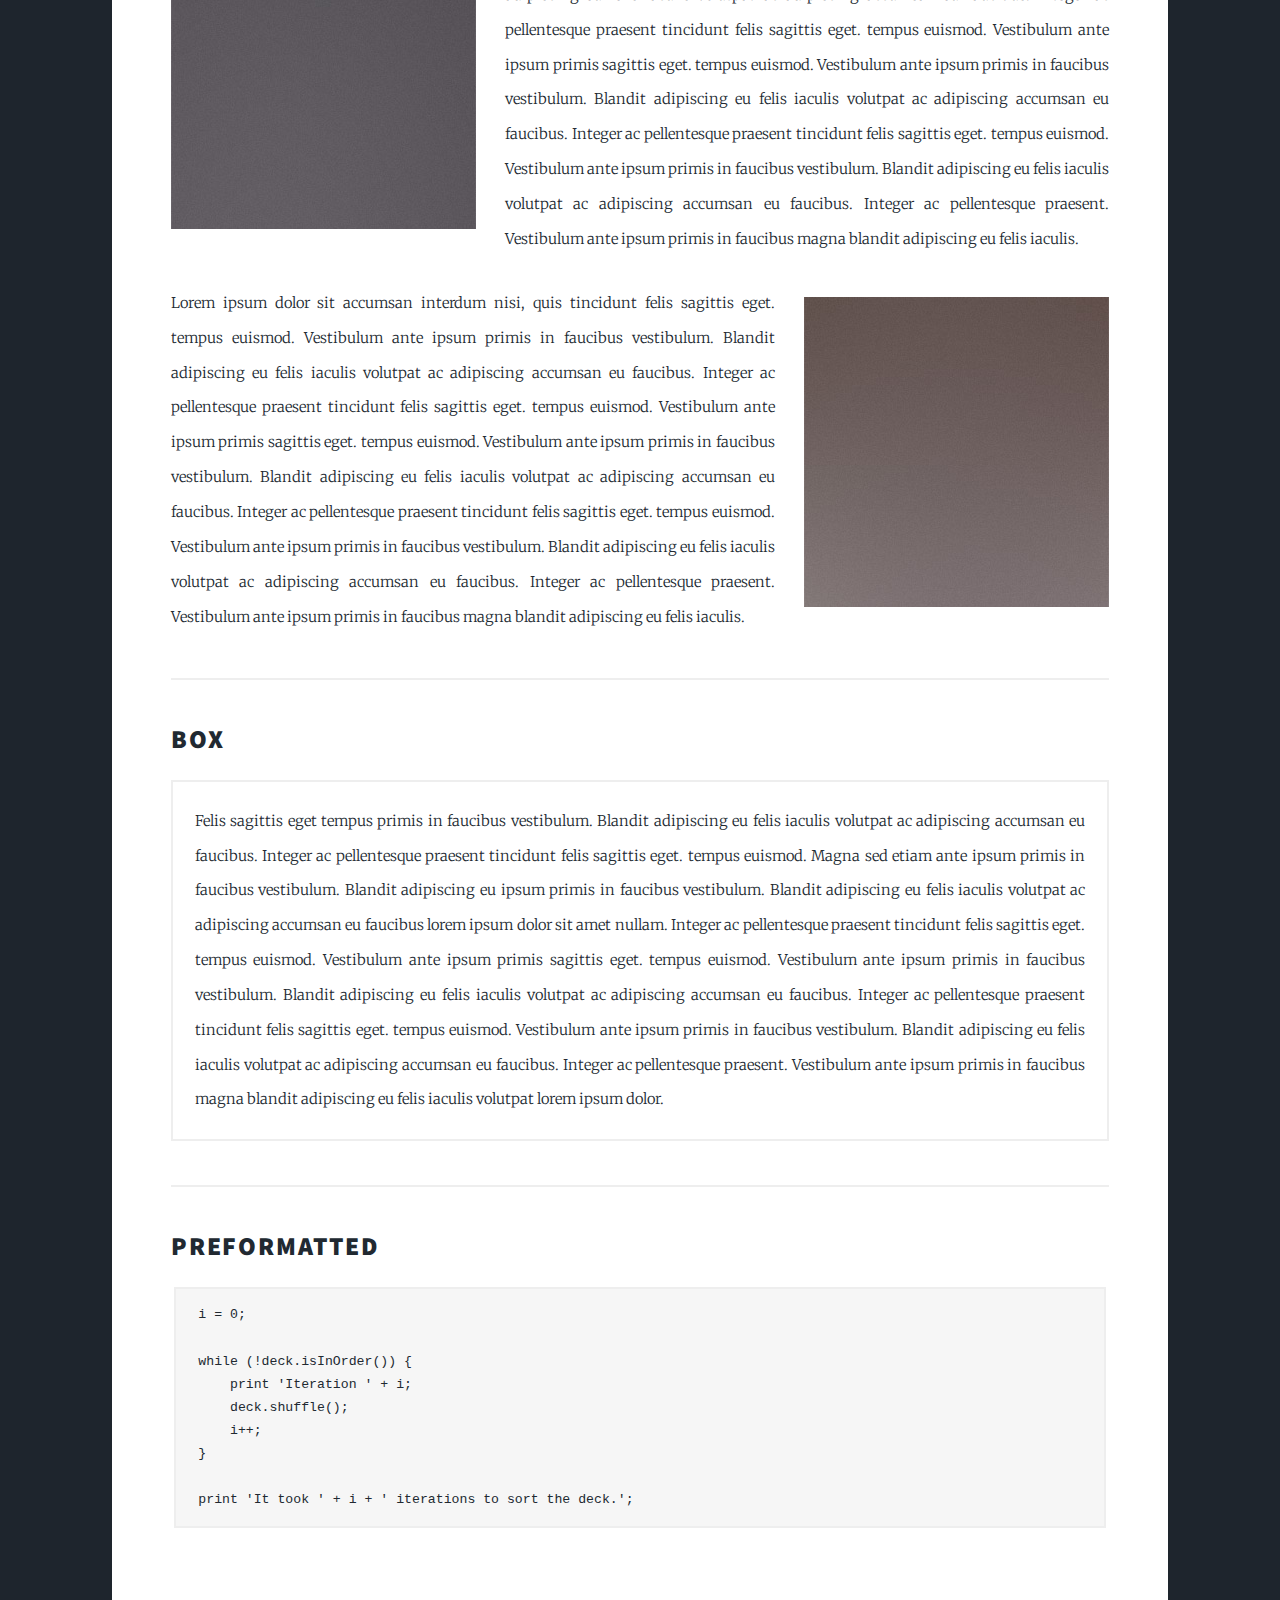
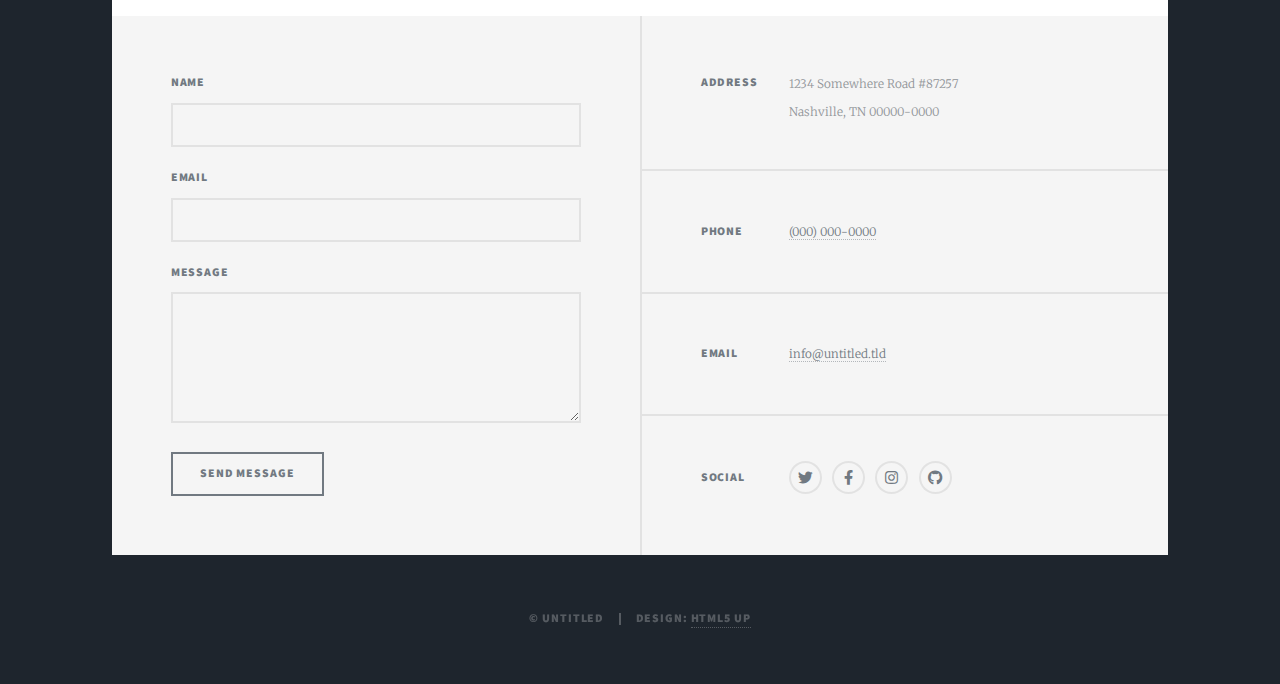
==== commit 9d52d2b3: "Update about.html" ====
--- a/about.html
+++ b/about.html
@@ -50,8 +50,8 @@
 <br></p><p>With strong roots in psychology and experience leading UX research across a wide range of industries (healthcare, finance, education, e-commerce, and telecommunication), UX2GO is primed to undertake research activities that are guaranteed to improve your understanding of intended users and the prospects of your designs.</p><br>
 
 <h2>How does it work?</h2>
-<p>It's very simple. You can see when UX2GO has available slots on the <a>calendar</a> page and <a>contact us</a> to book a project. We will then look to set up a call to answer any questions and iron out the details. We then start the project on the agreed upon date, providing updates as necessary. By end-of-play on the last day of the project, you can expect a package containing 
-<ul><li>a full write-up and analysis</li><li>any raw data collected</li><li>recommendations for next steps.</li></ul></p>
+<p>It's very simple. You can see when UX2GO has available slots on the <a>calendar</a> page and <a>contact us</a> to book a project. We will then look to set up a call to answer any questions and iron out the details. We then start the project on the agreed upon date, providing updates as necessary. By end-of-play on the last day of the project, you can expect a package containing: 
+<ul><ul><li>a full write-up and analysis</li><li>any raw data collected</li><li>recommendations for next steps.</li></ul></ul></p>
 
 								
 
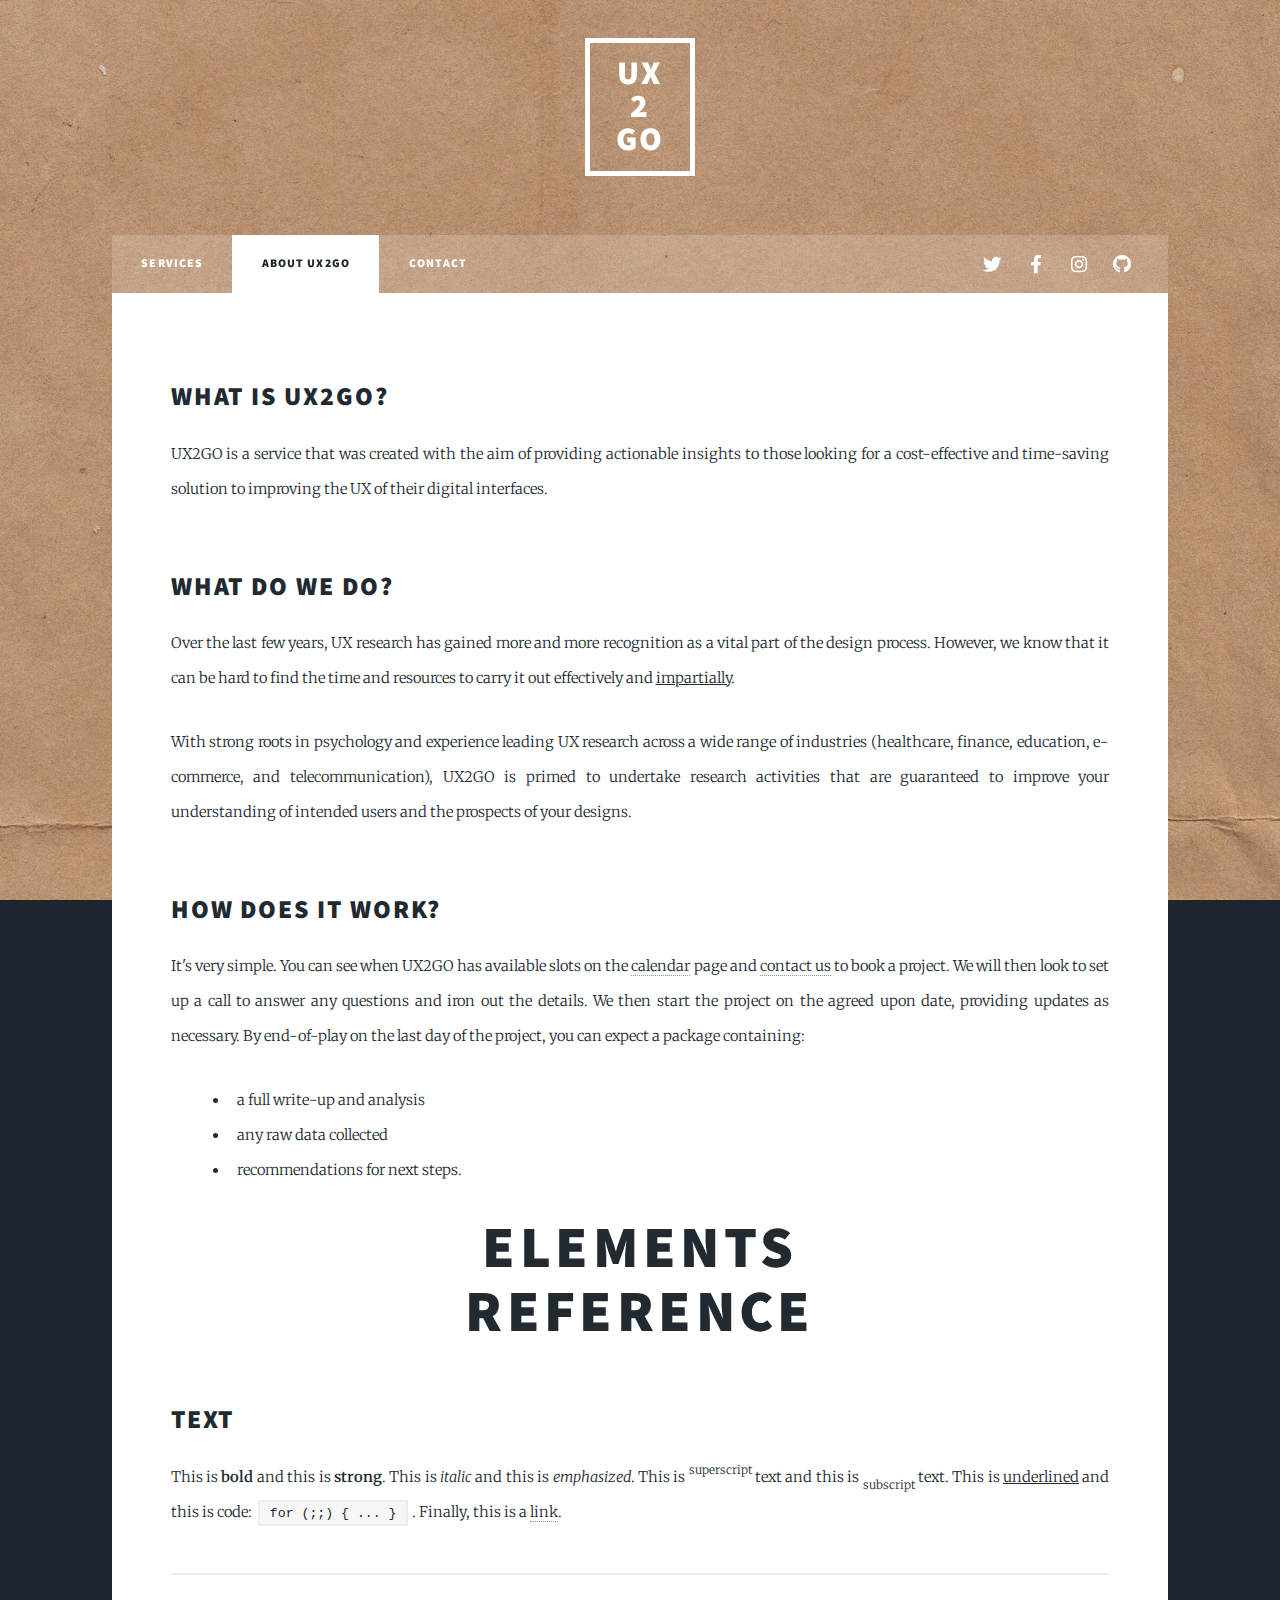
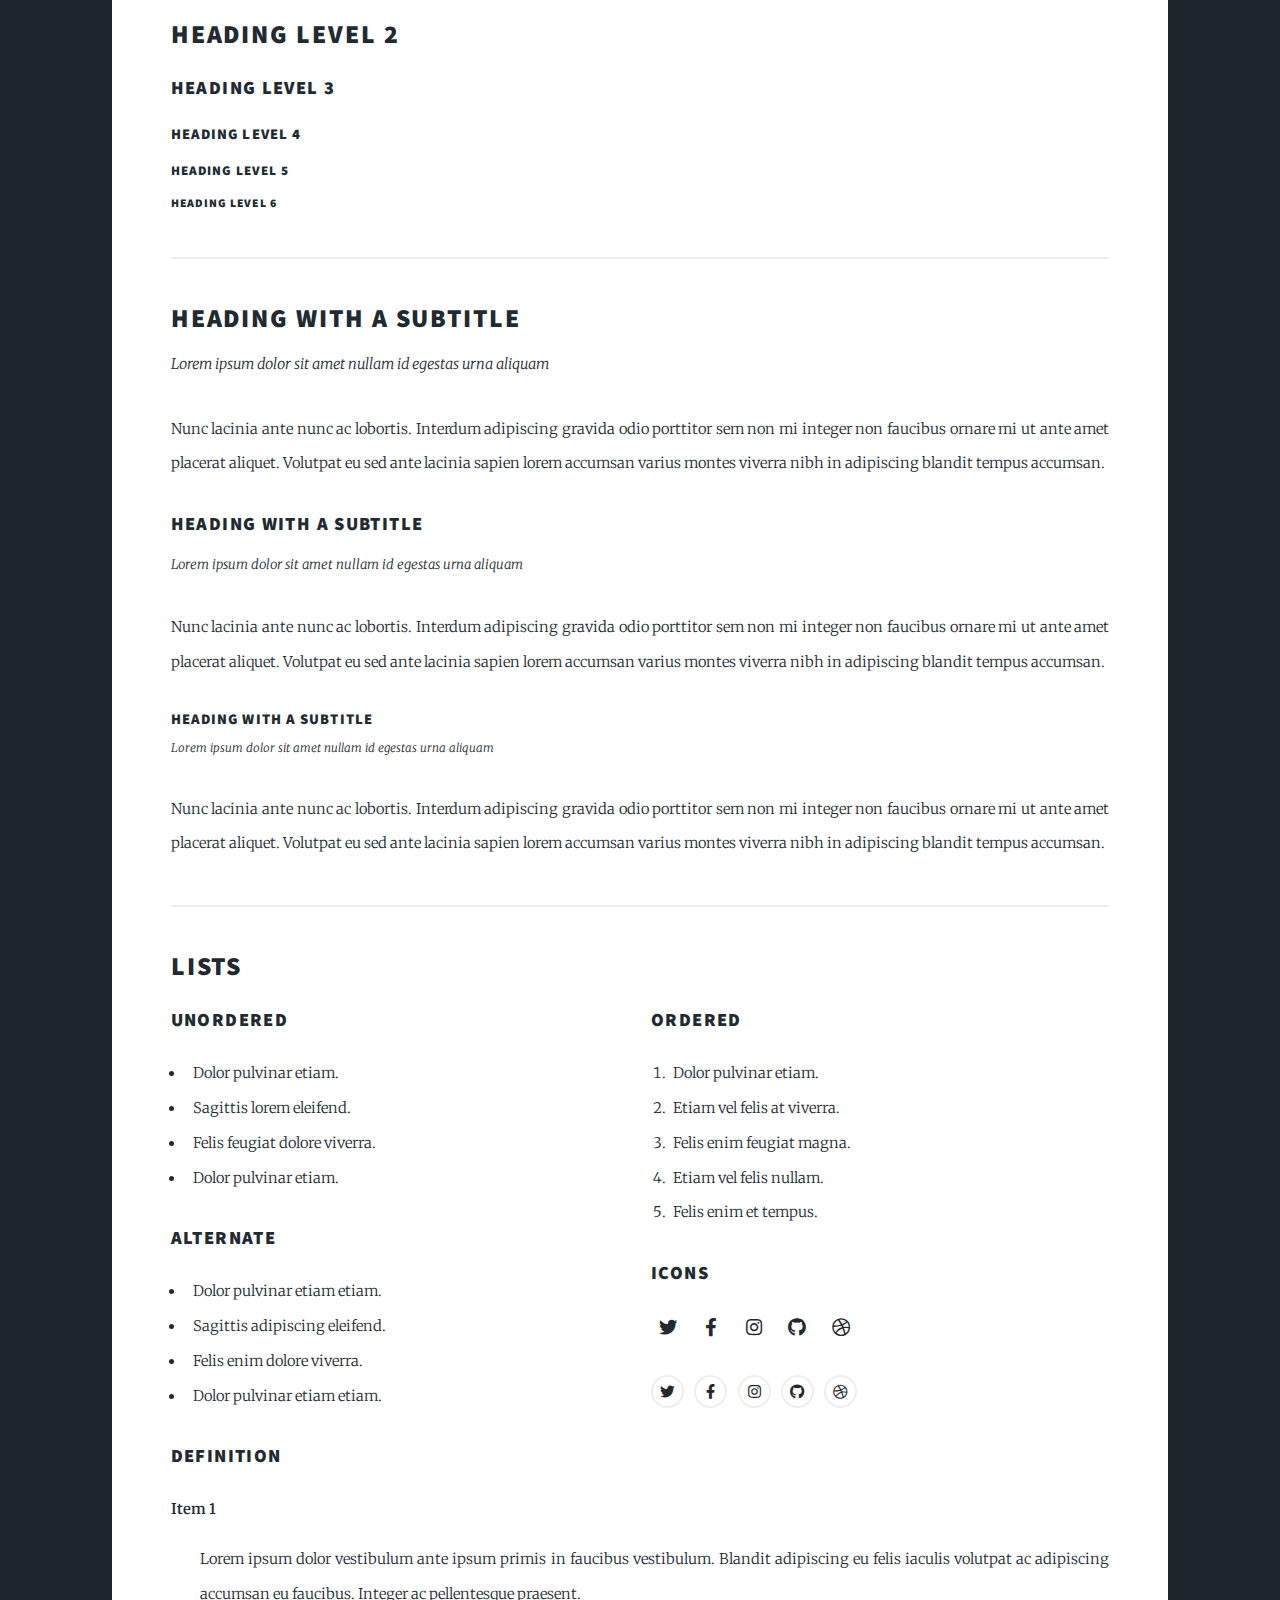
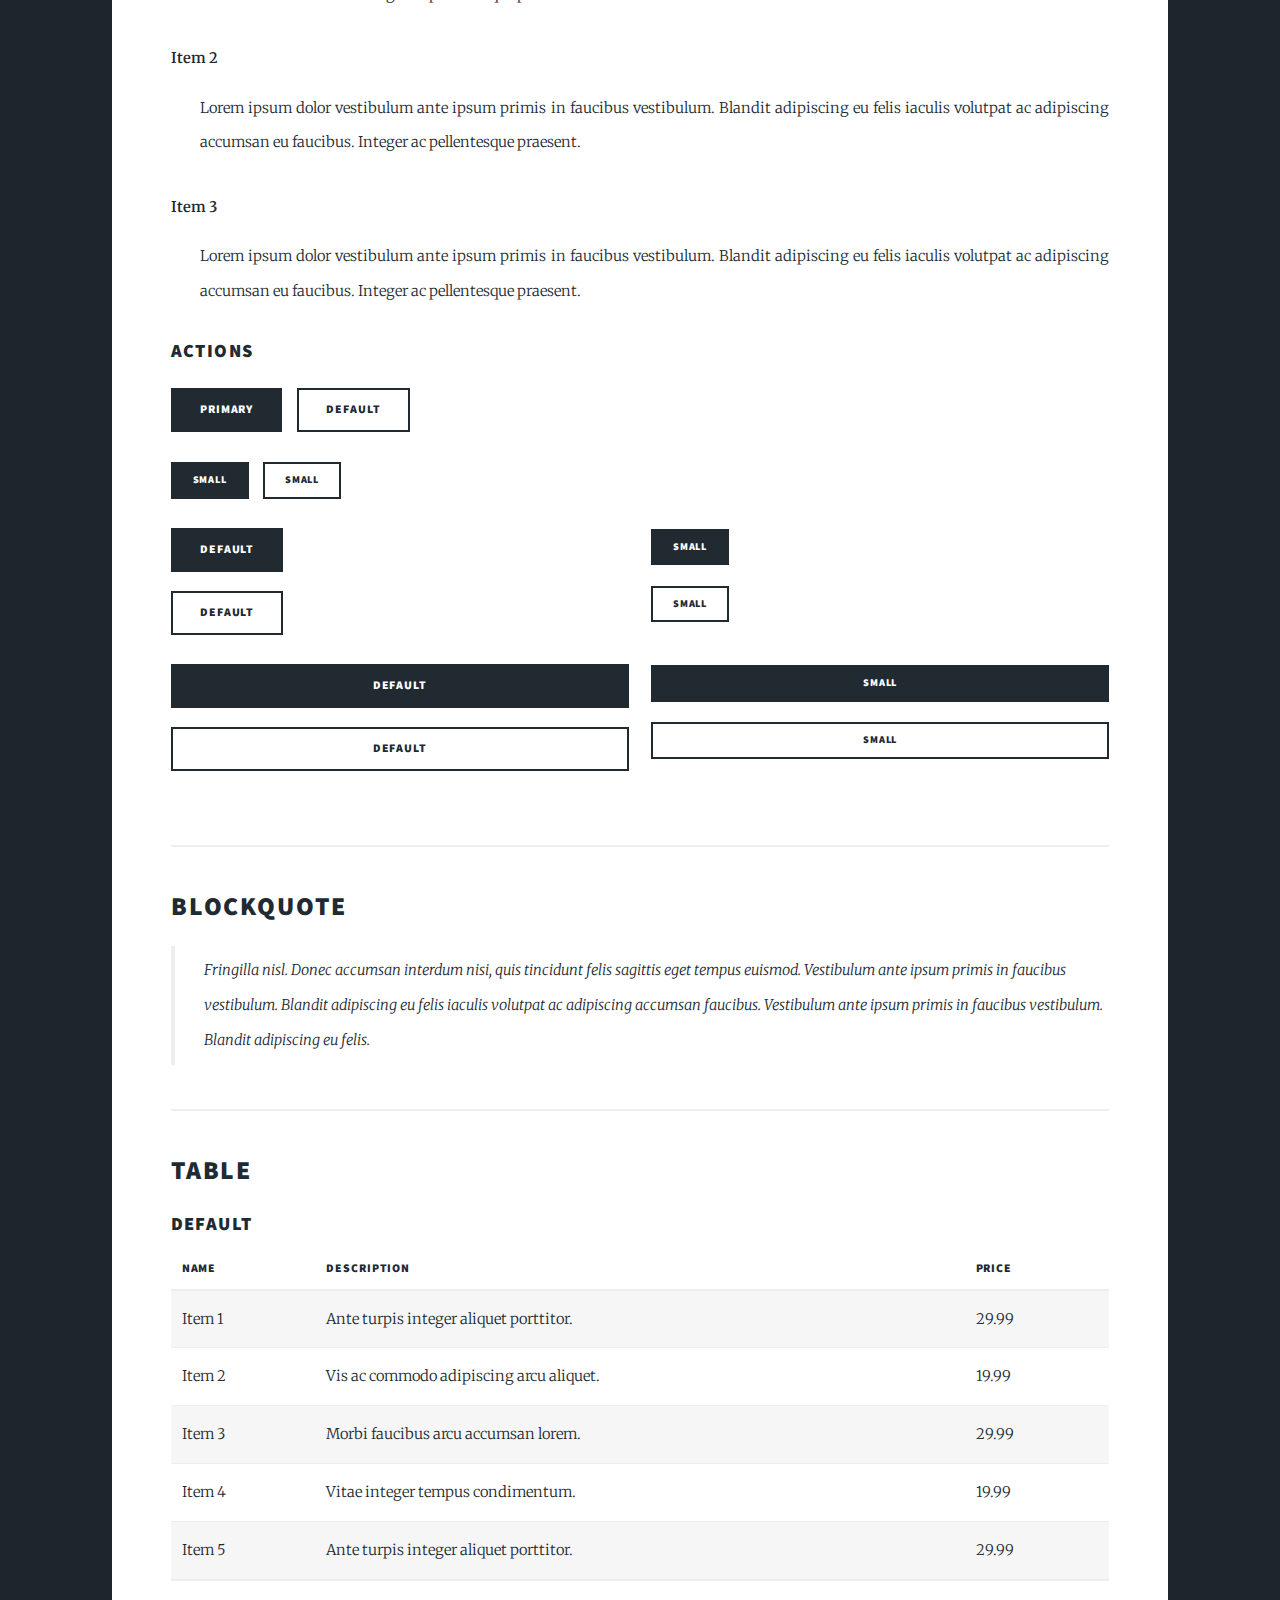
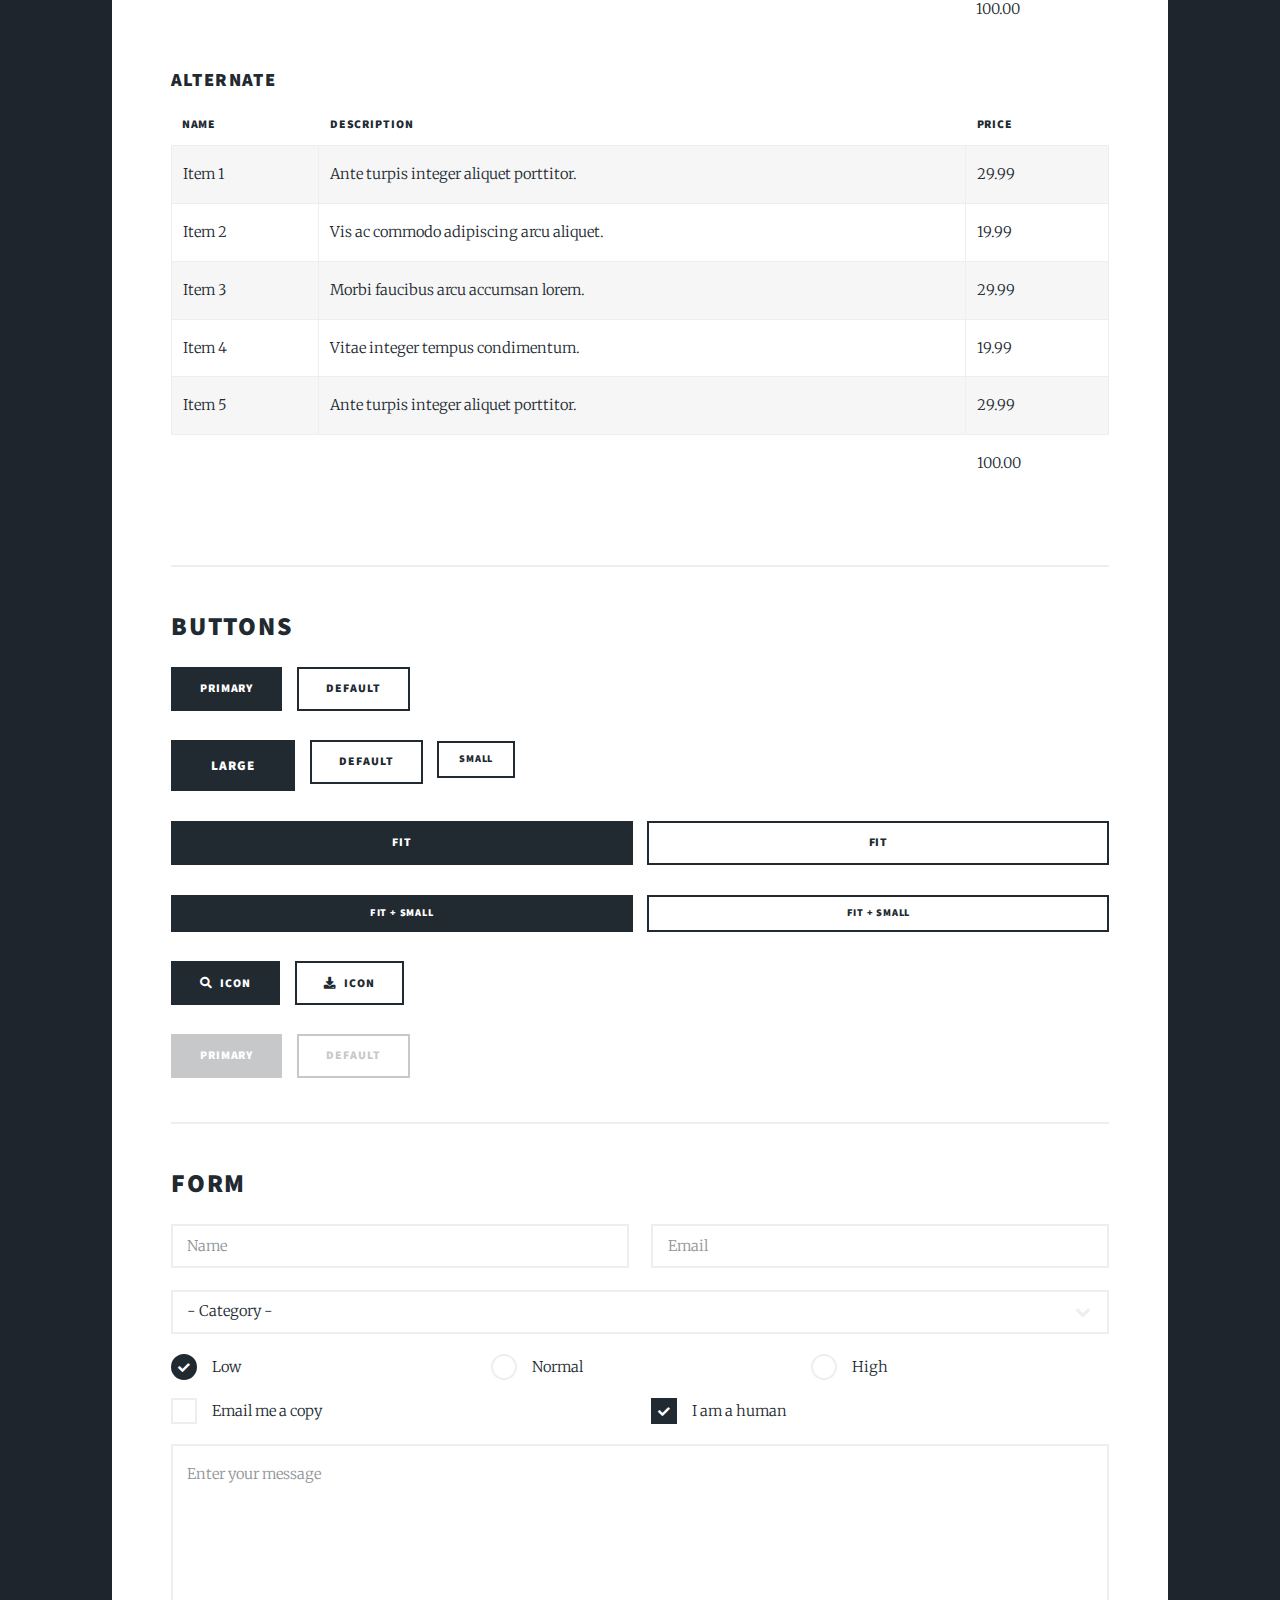
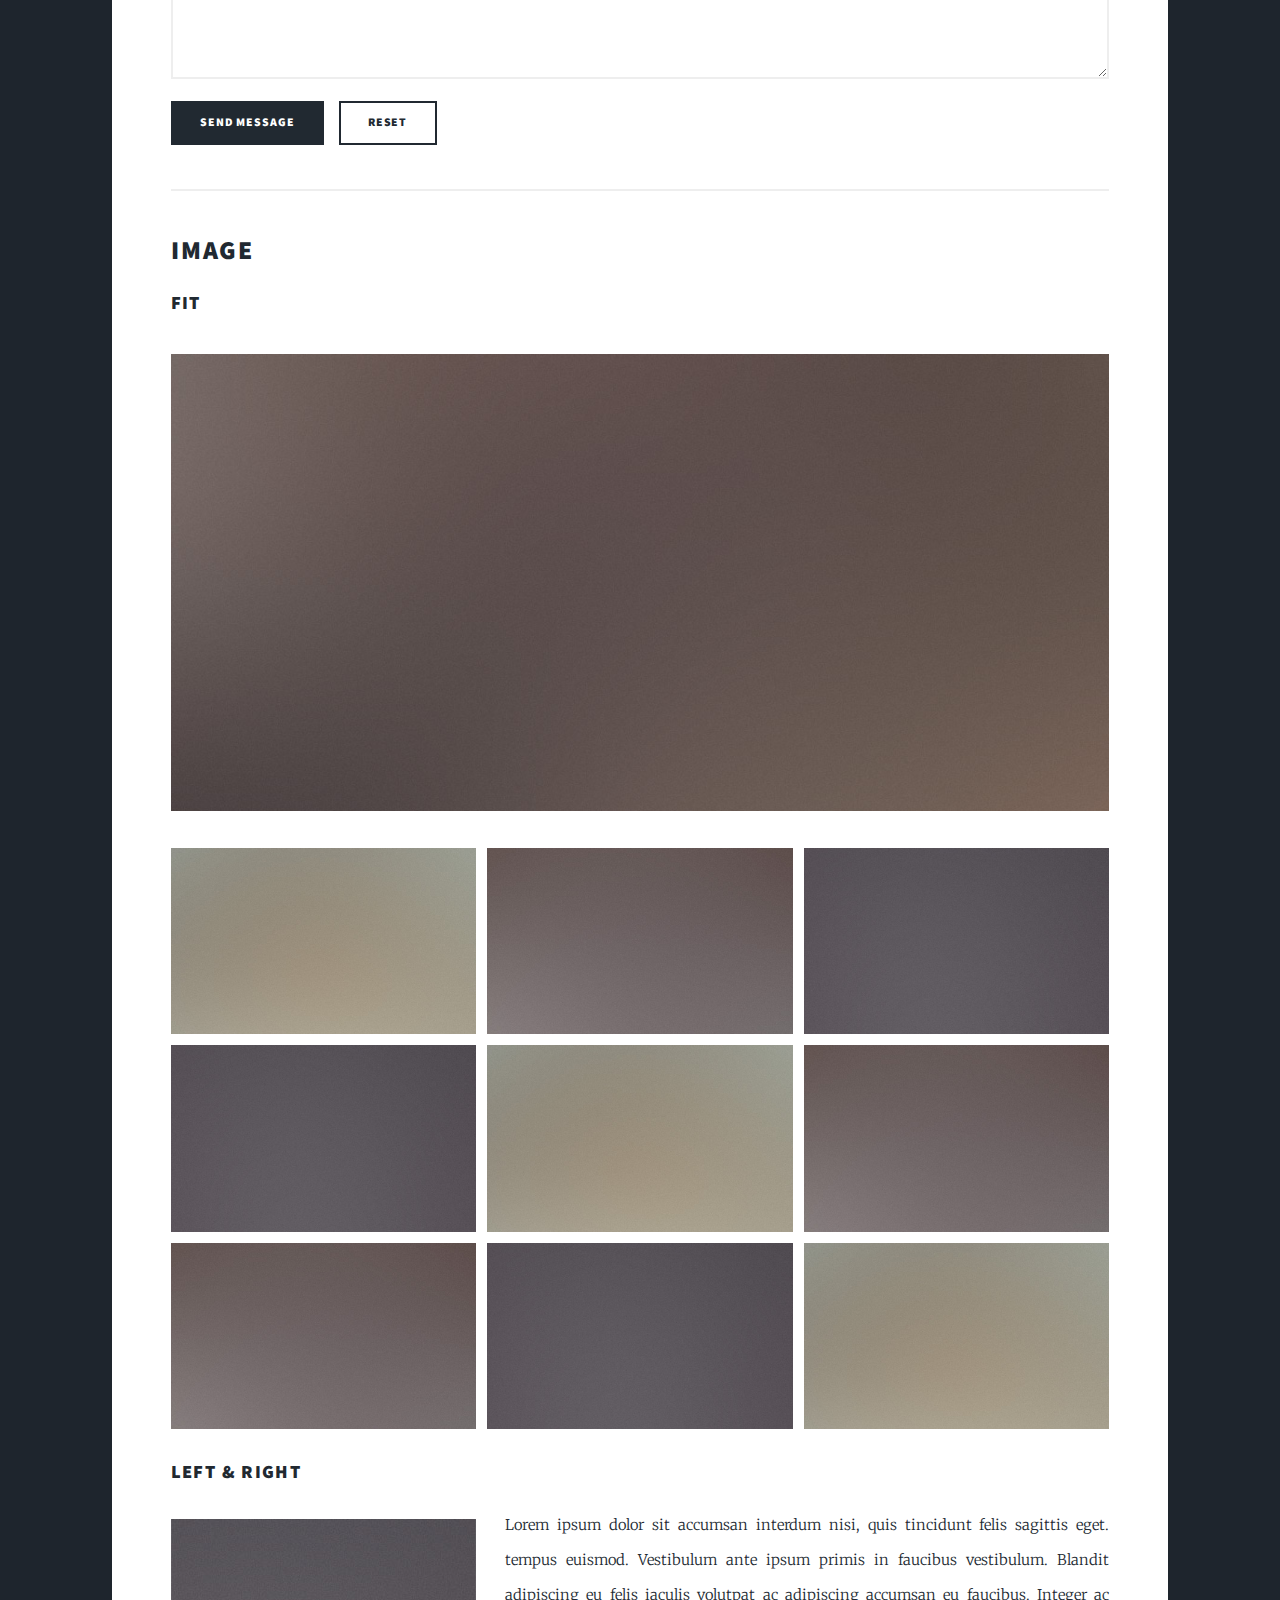
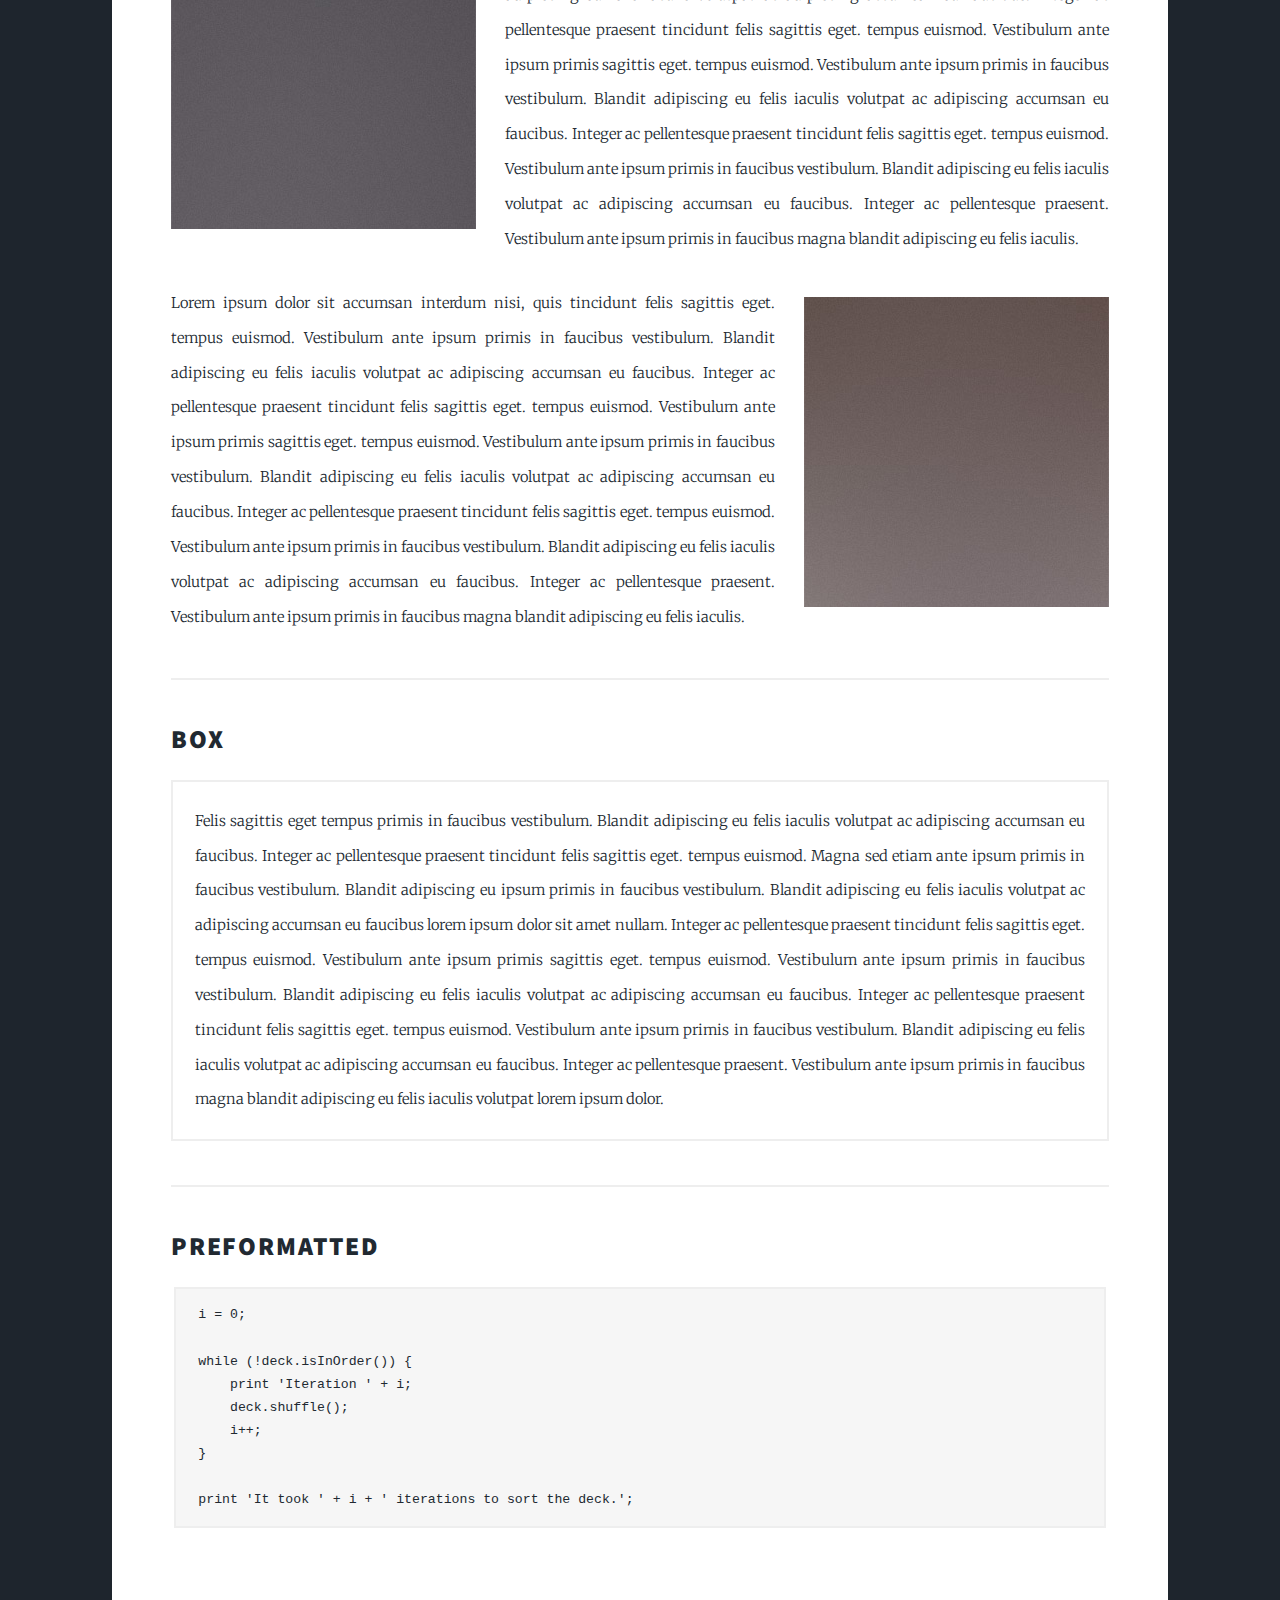
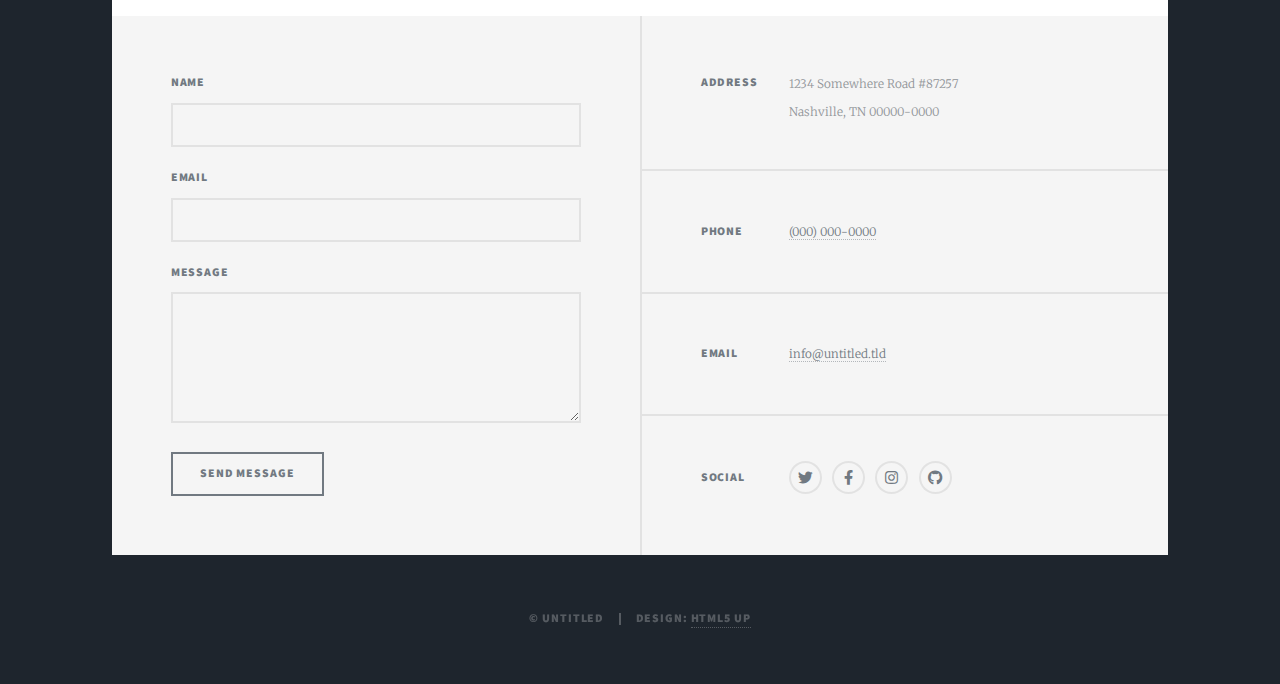
==== commit a7ed5c20: "Update about.html" ====
--- a/about.html
+++ b/about.html
@@ -51,7 +51,7 @@
 
 <h2>How does it work?</h2>
 <p>It's very simple. You can see when UX2GO has available slots on the <a>calendar</a> page and <a>contact us</a> to book a project. We will then look to set up a call to answer any questions and iron out the details. We then start the project on the agreed upon date, providing updates as necessary. By end-of-play on the last day of the project, you can expect a package containing: 
-<ul><ul><li>a full write-up and analysis</li><li>any raw data collected</li><li>recommendations for next steps.</li></ul></ul></p>
+<ul><ul><ul><ul><li>a full write-up and analysis</li><li>any raw data collected</li><li>recommendations for next steps.</li></ul></ul></ul></ul></p>
 
 								
 
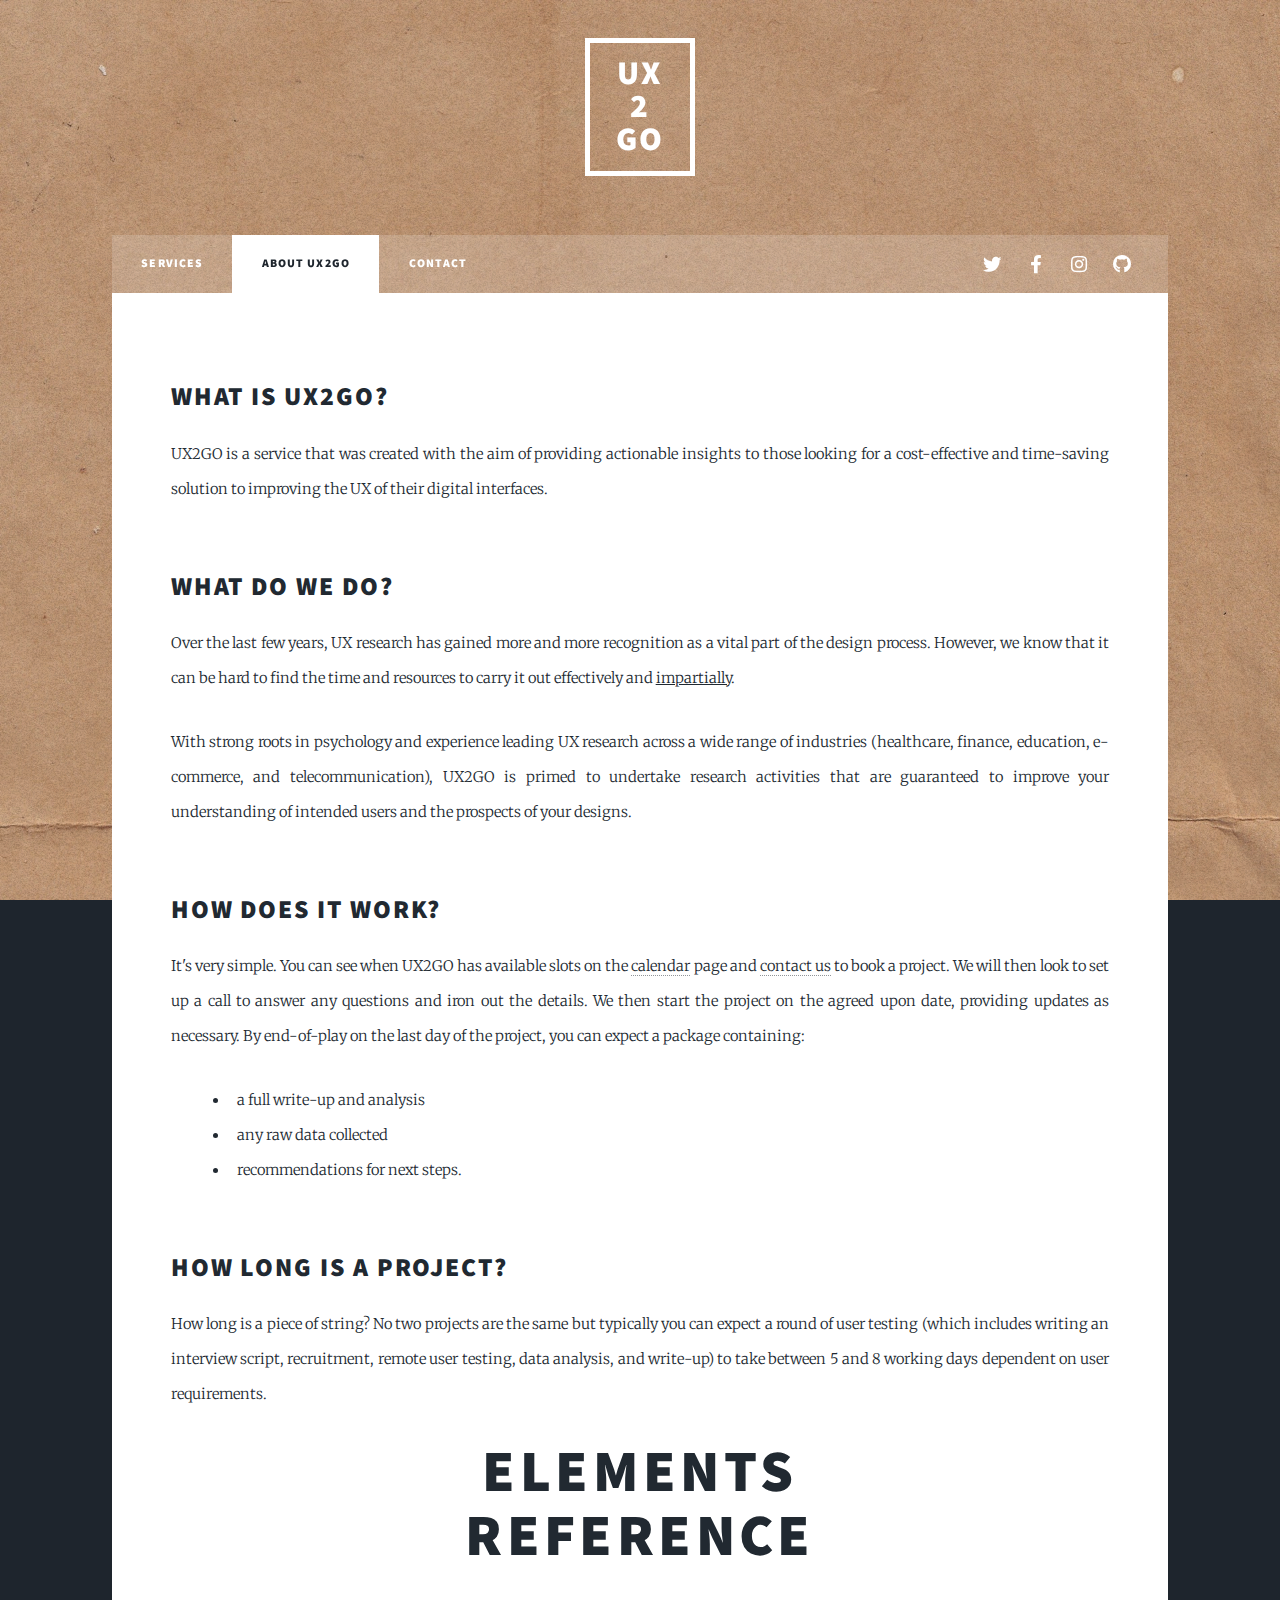
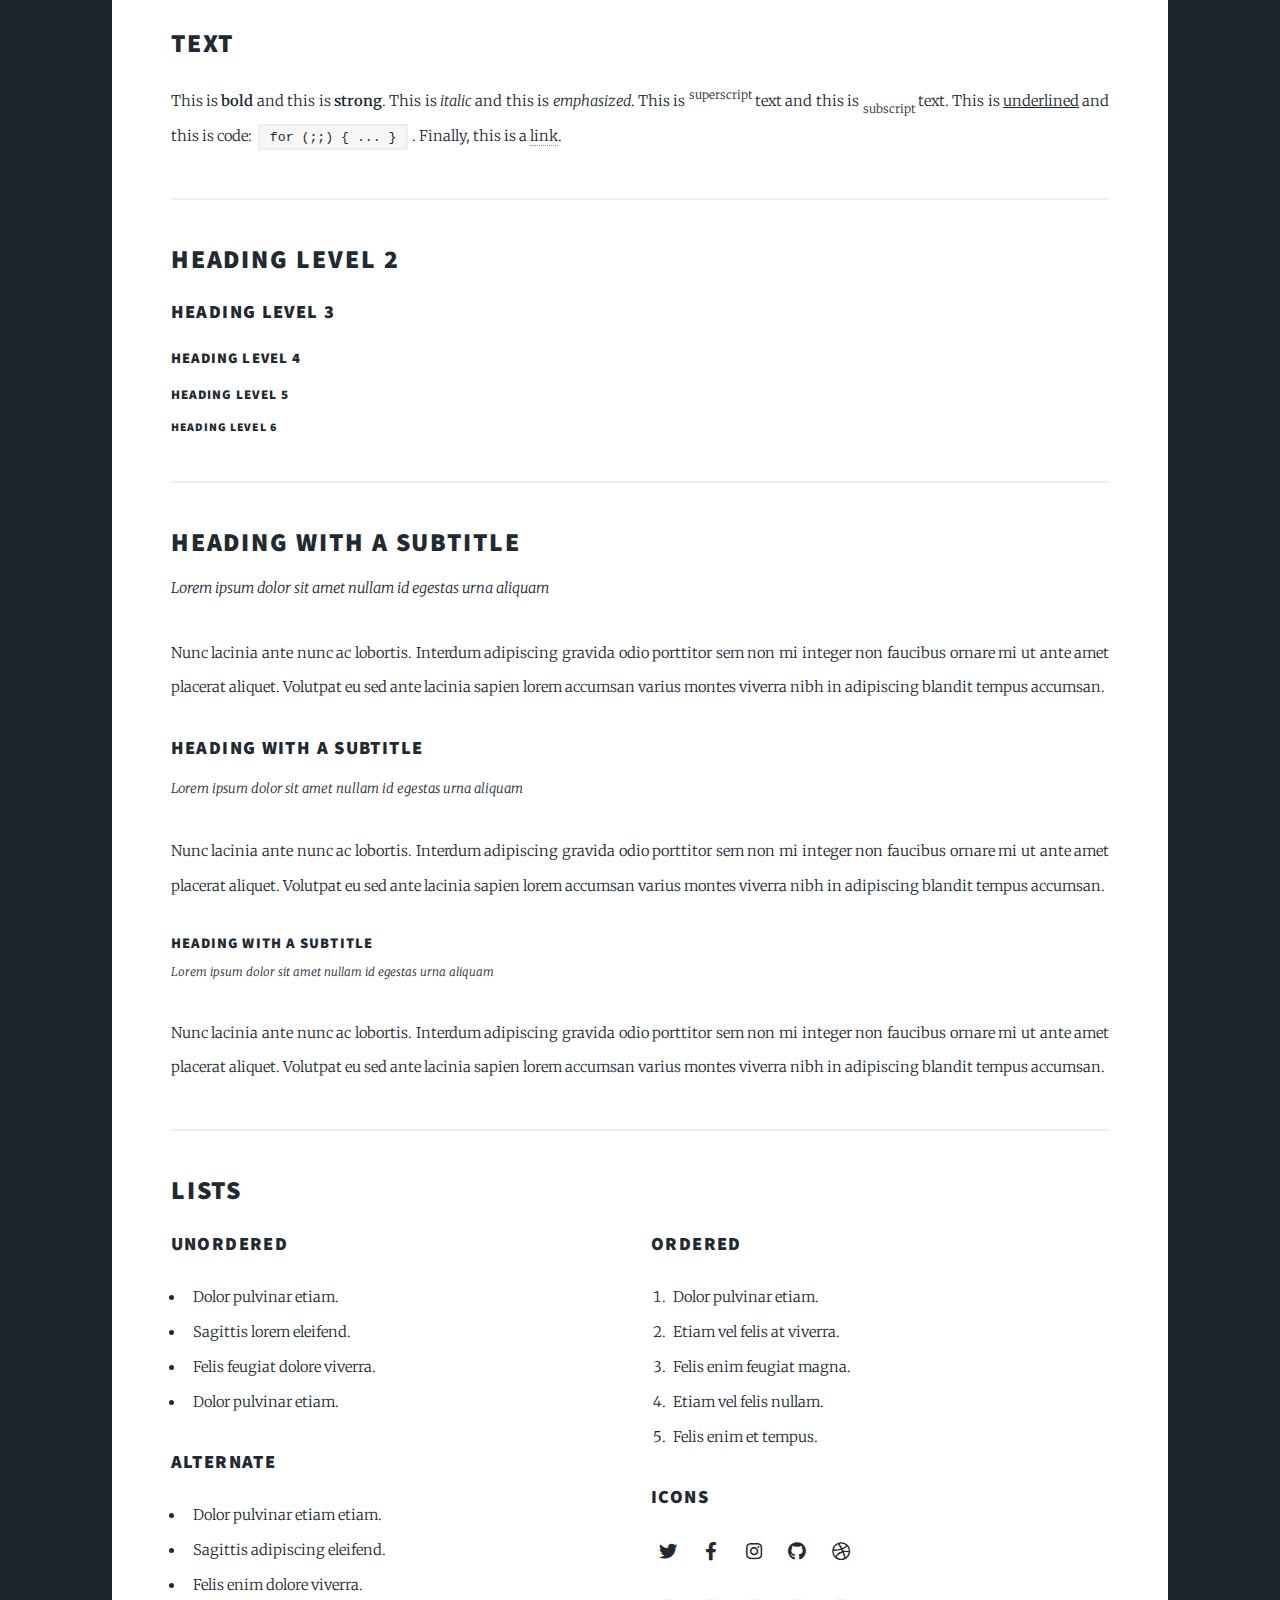
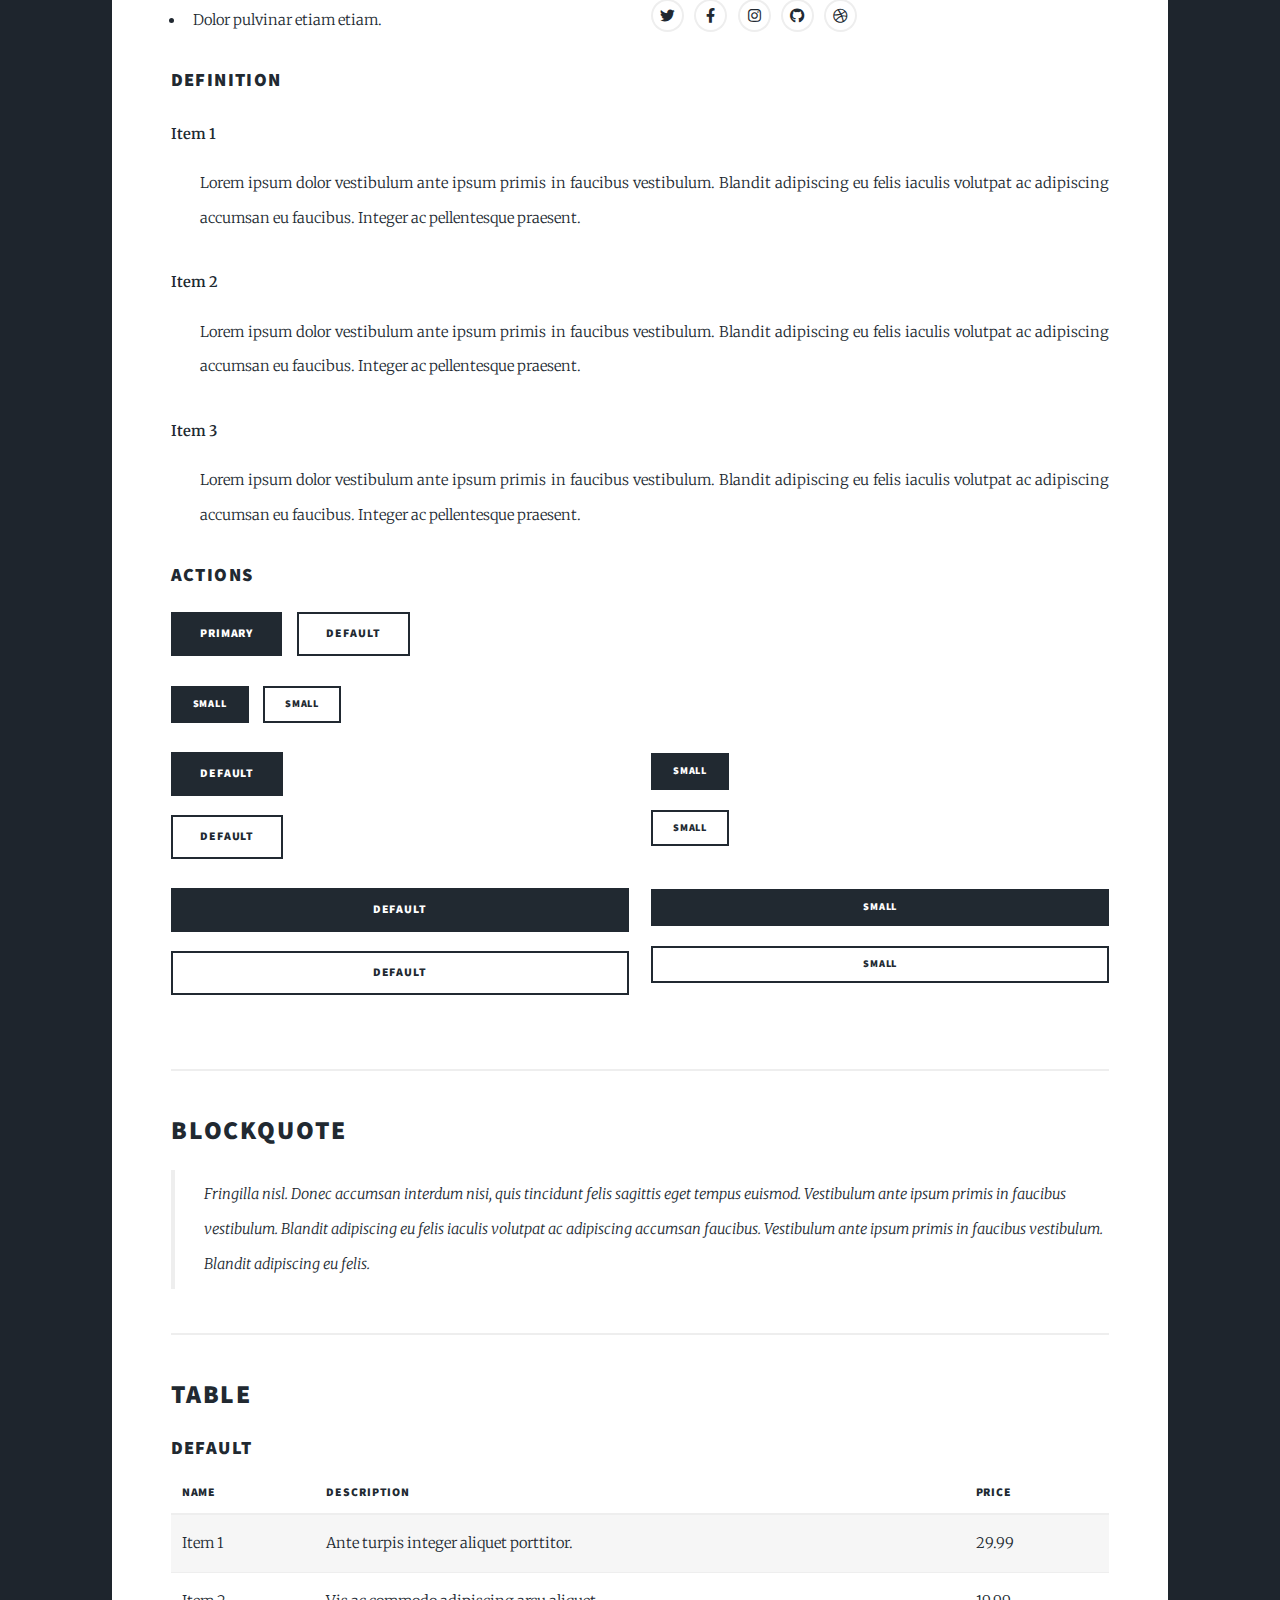
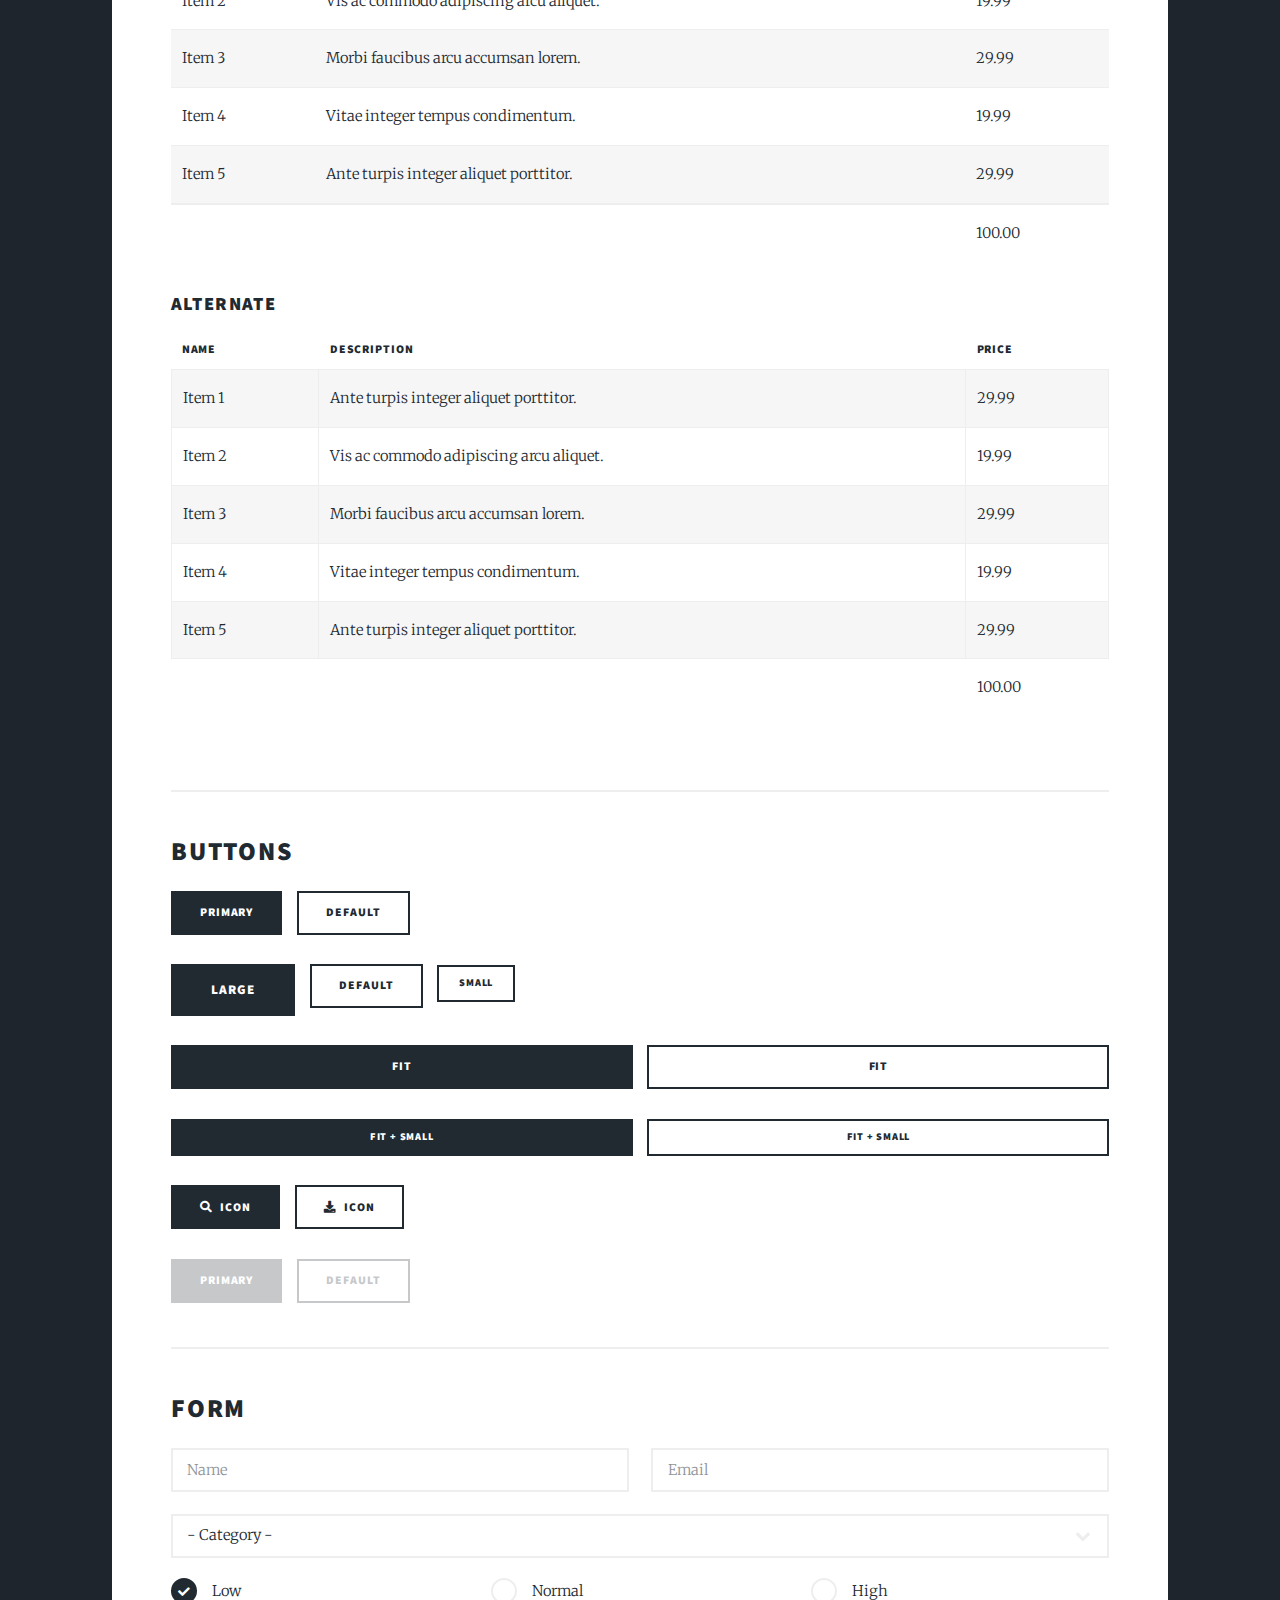
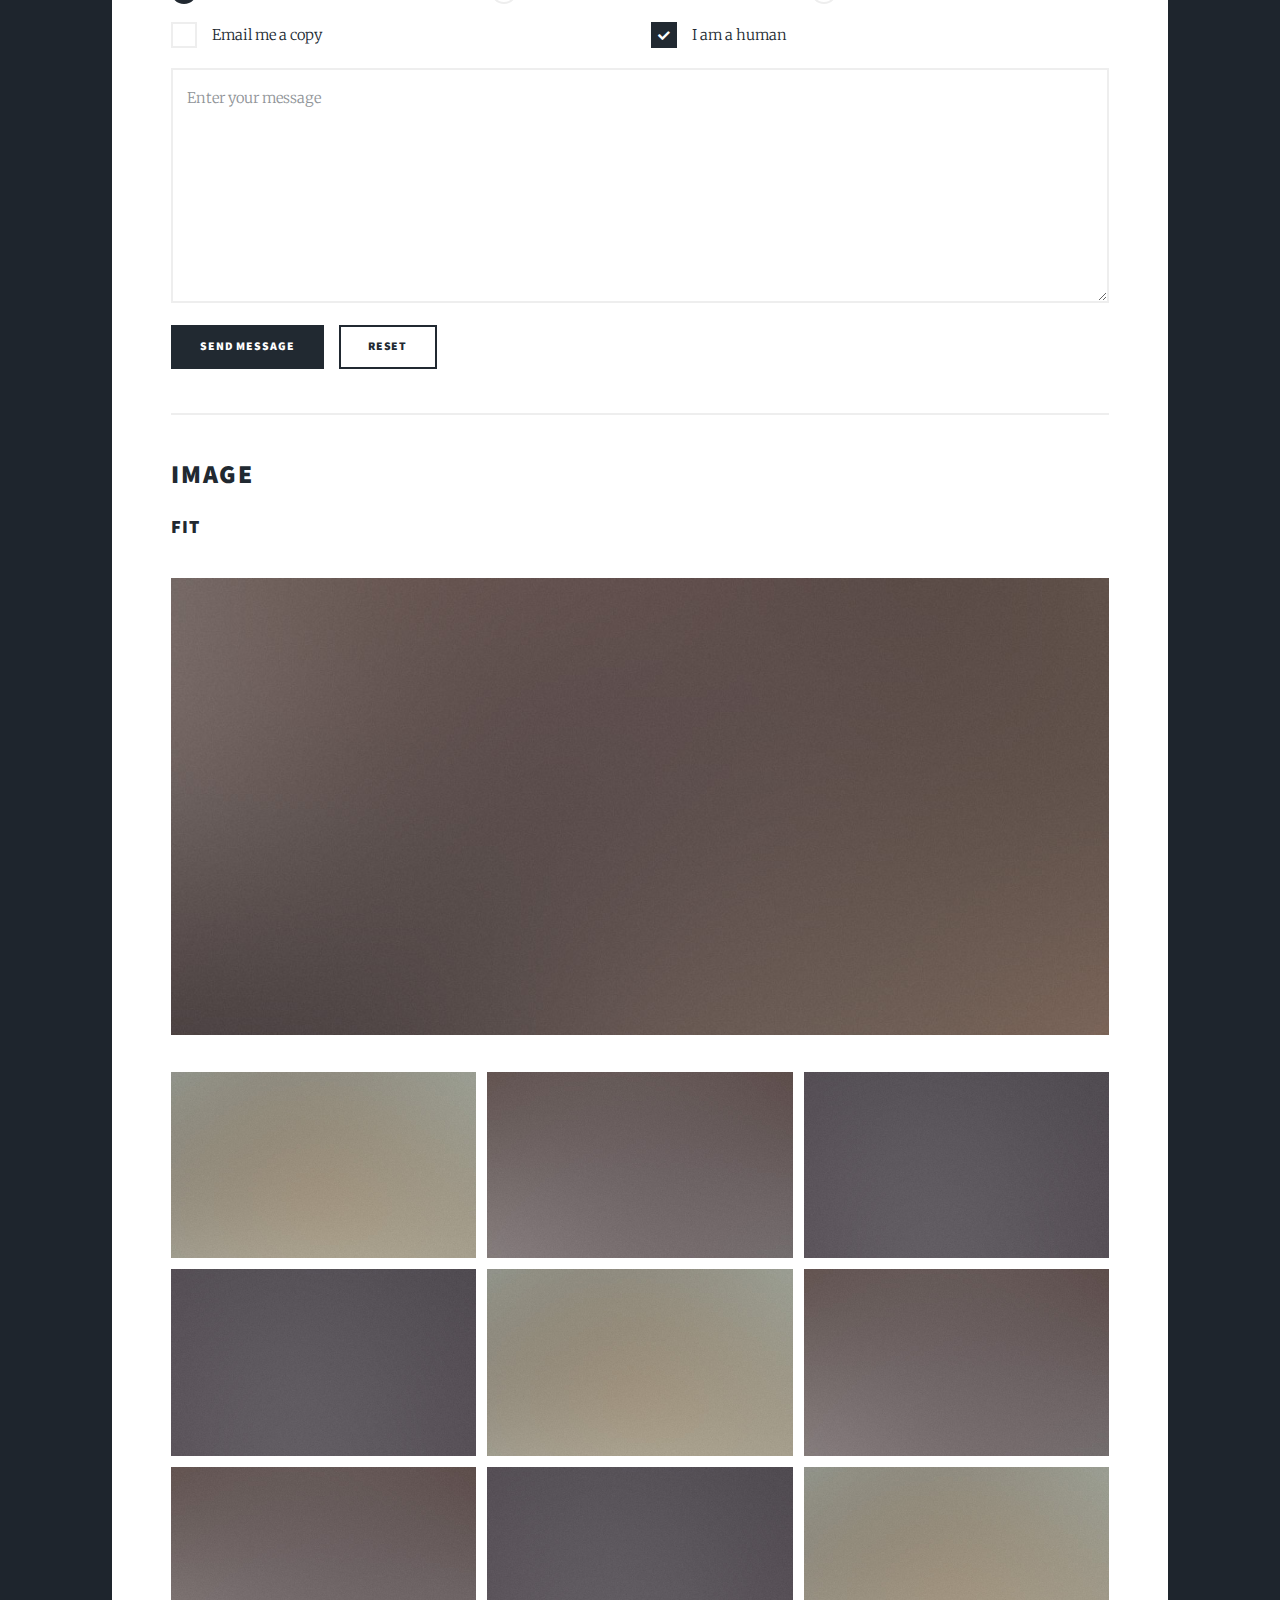
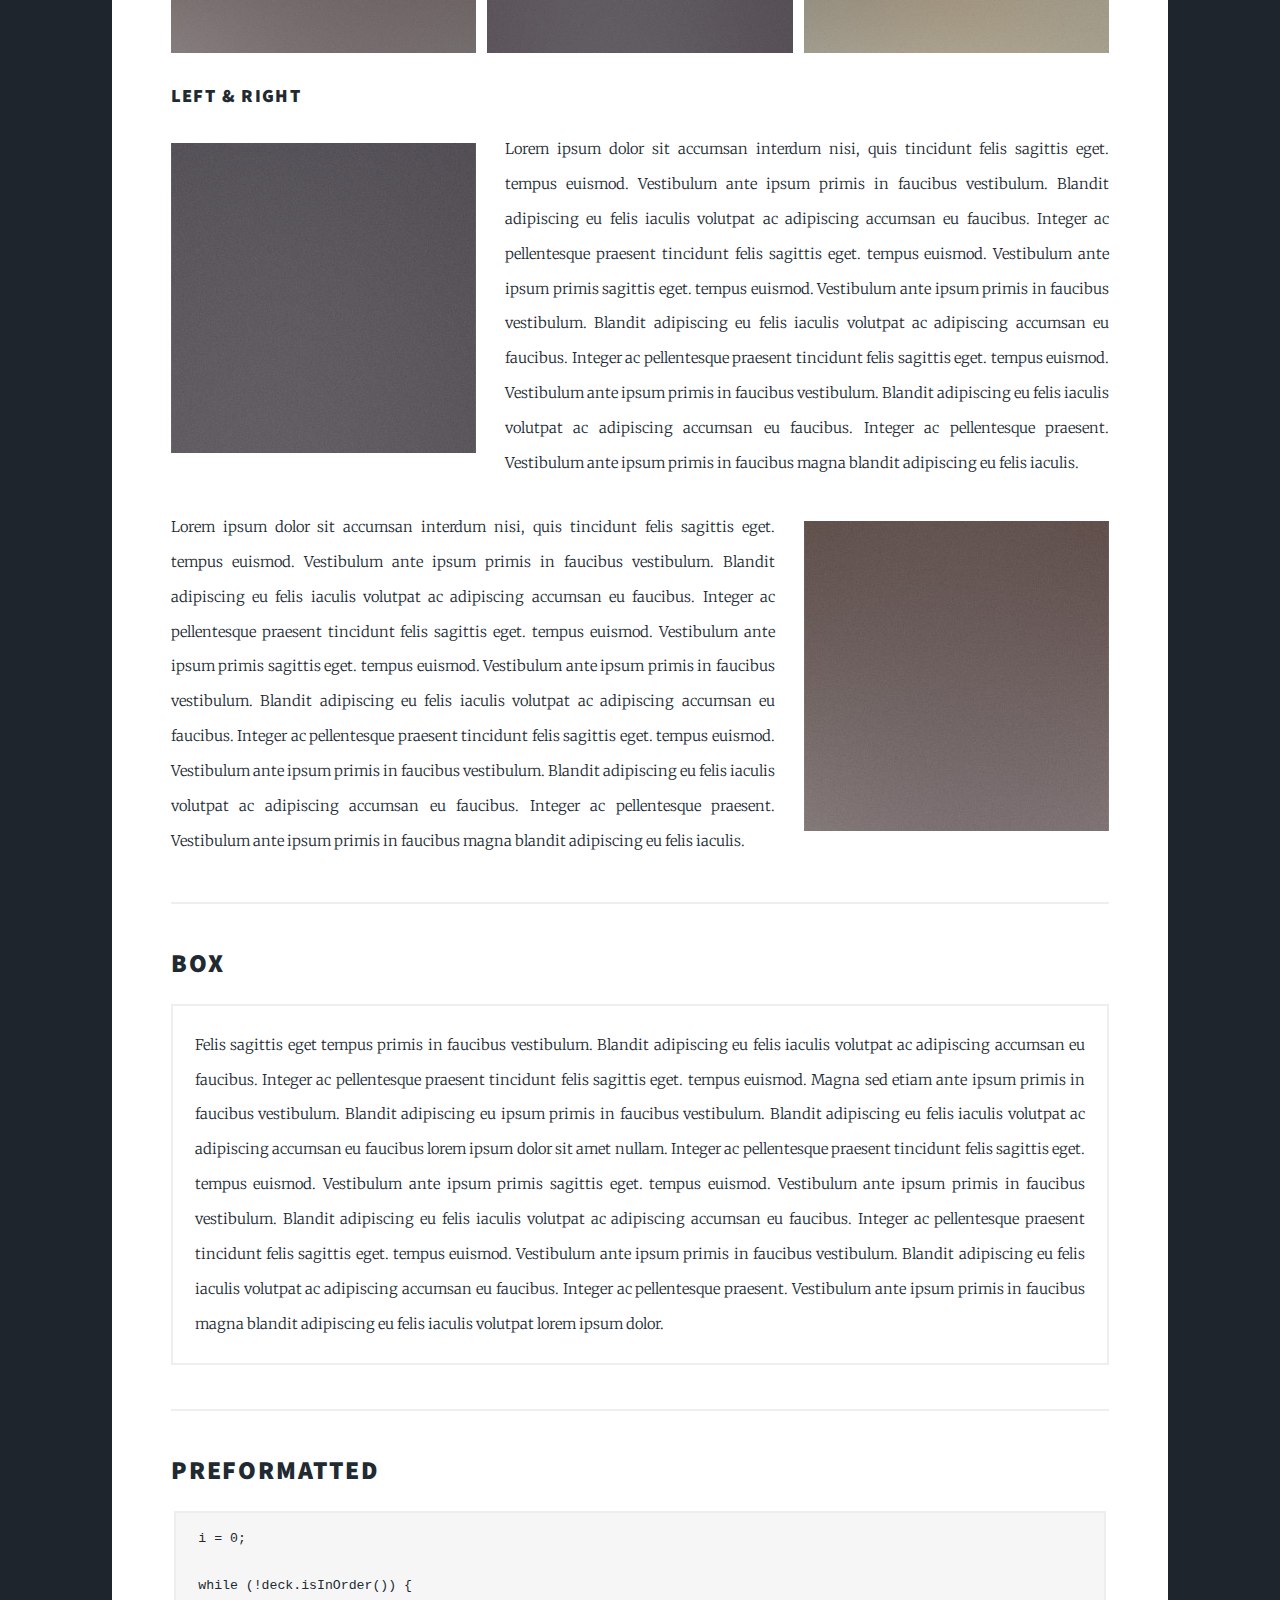
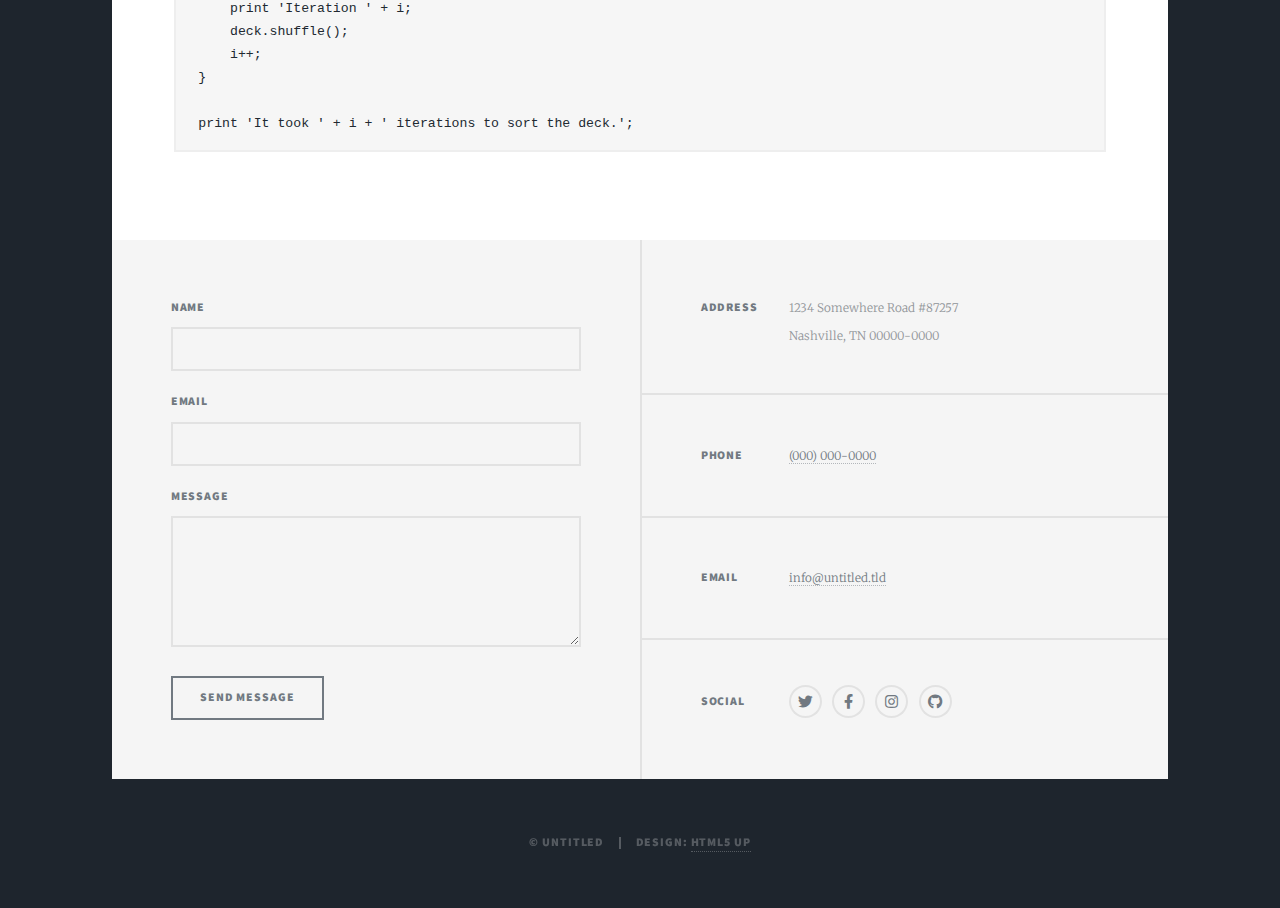
==== commit a02925c3: "Update about.html" ====
--- a/about.html
+++ b/about.html
@@ -51,8 +51,10 @@
 
 <h2>How does it work?</h2>
 <p>It's very simple. You can see when UX2GO has available slots on the <a>calendar</a> page and <a>contact us</a> to book a project. We will then look to set up a call to answer any questions and iron out the details. We then start the project on the agreed upon date, providing updates as necessary. By end-of-play on the last day of the project, you can expect a package containing: 
-<ul><ul><ul><ul><li>a full write-up and analysis</li><li>any raw data collected</li><li>recommendations for next steps.</li></ul></ul></ul></ul></p>
-
+<ul><ul><ul><ul><li>a full write-up and analysis</li><li>any raw data collected</li><li>recommendations for next steps.</li></ul></ul></ul></ul></p><br>
+
+<h2>How long is a project?</h2>
+<p>How long is a piece of string? No two projects are the same but typically you can expect a round of user testing (which includes writing an interview script, recruitment, remote user testing, data analysis, and write-up) to take between 5 and 8 working days dependent on user requirements. </p> 
 								
 
 
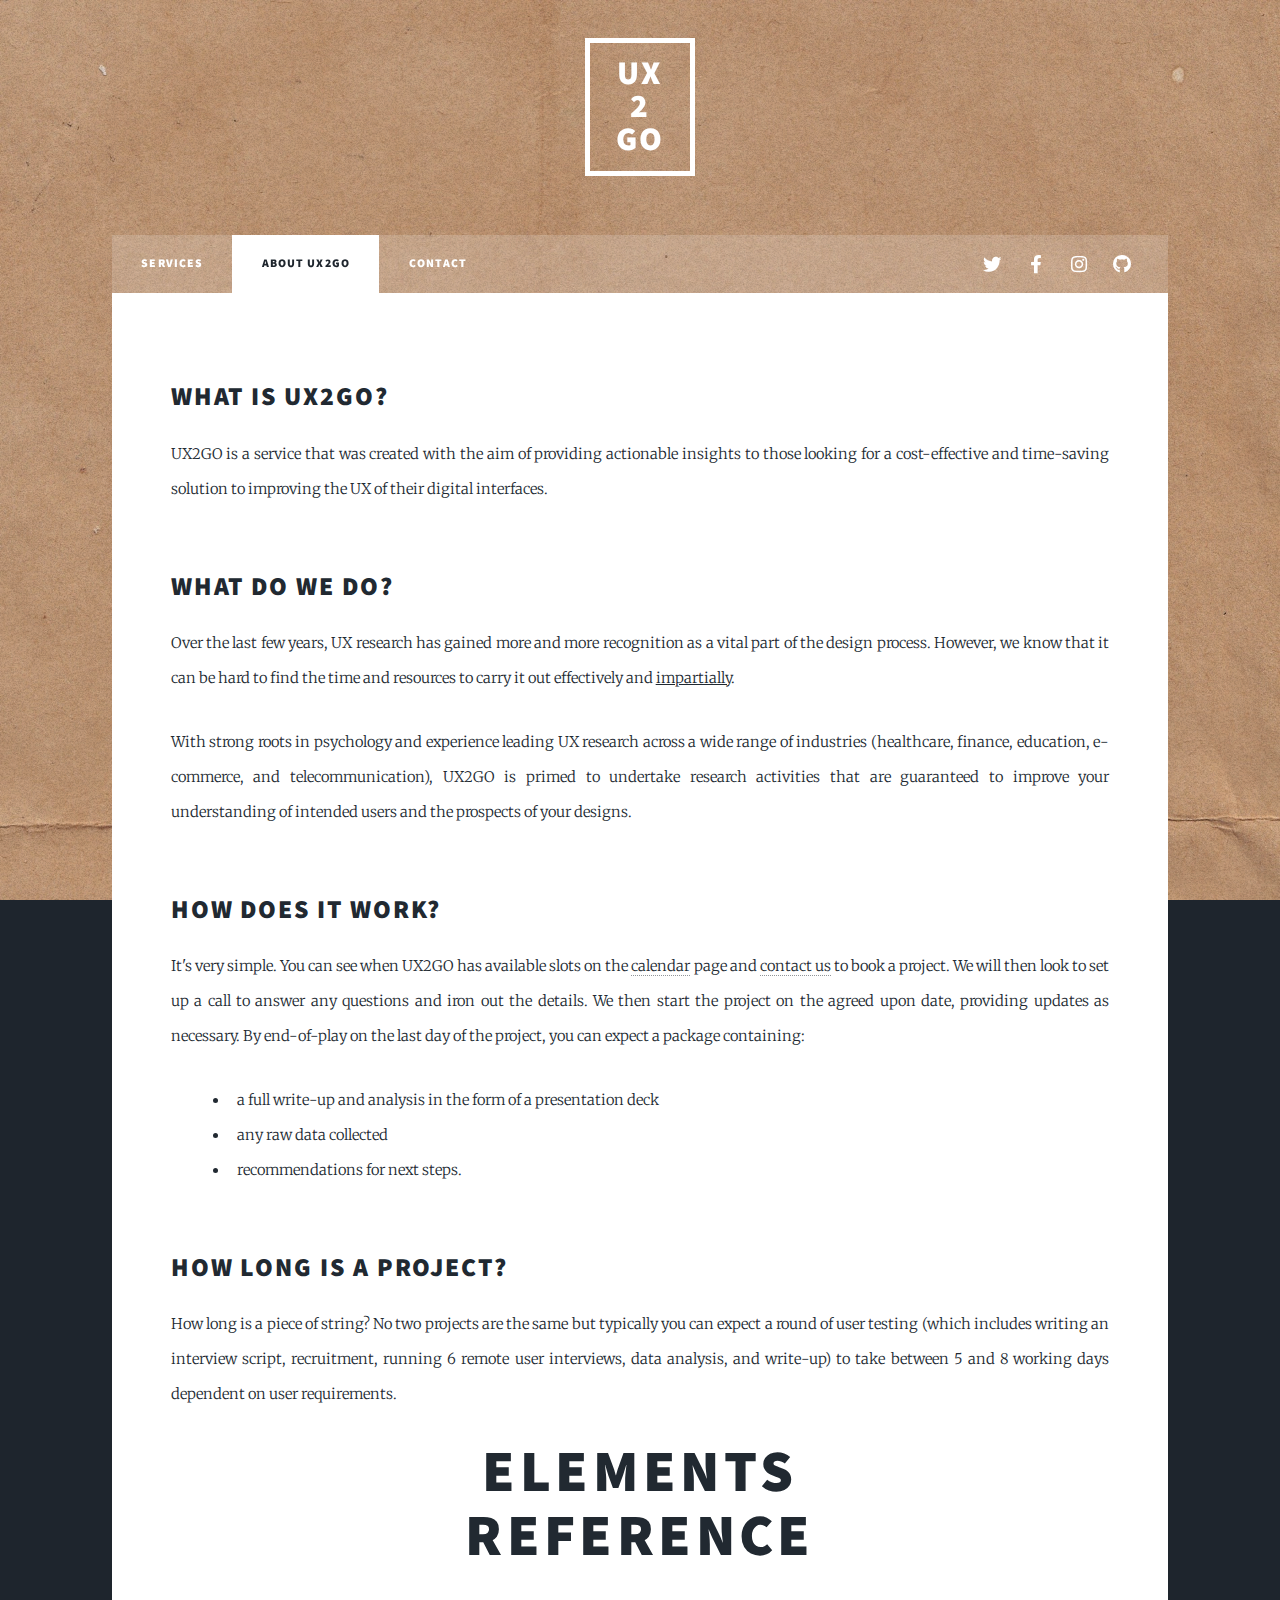
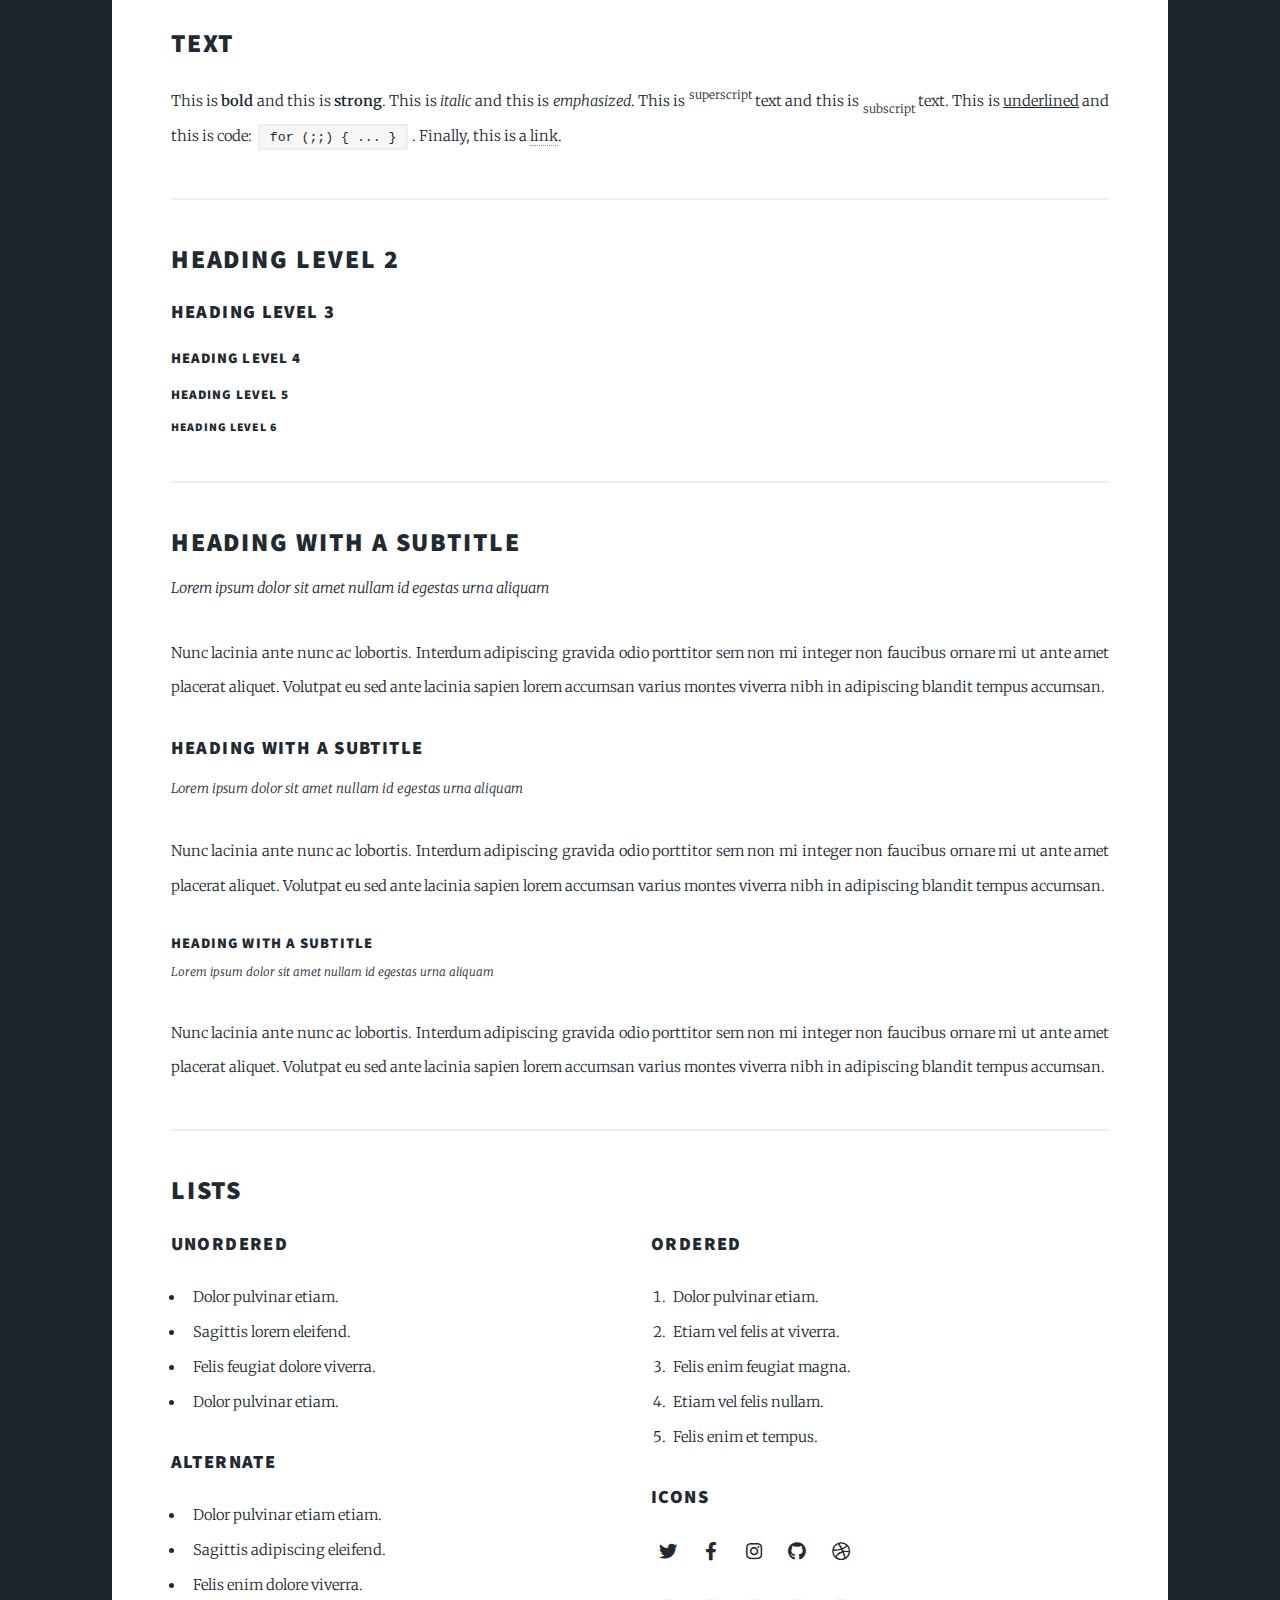
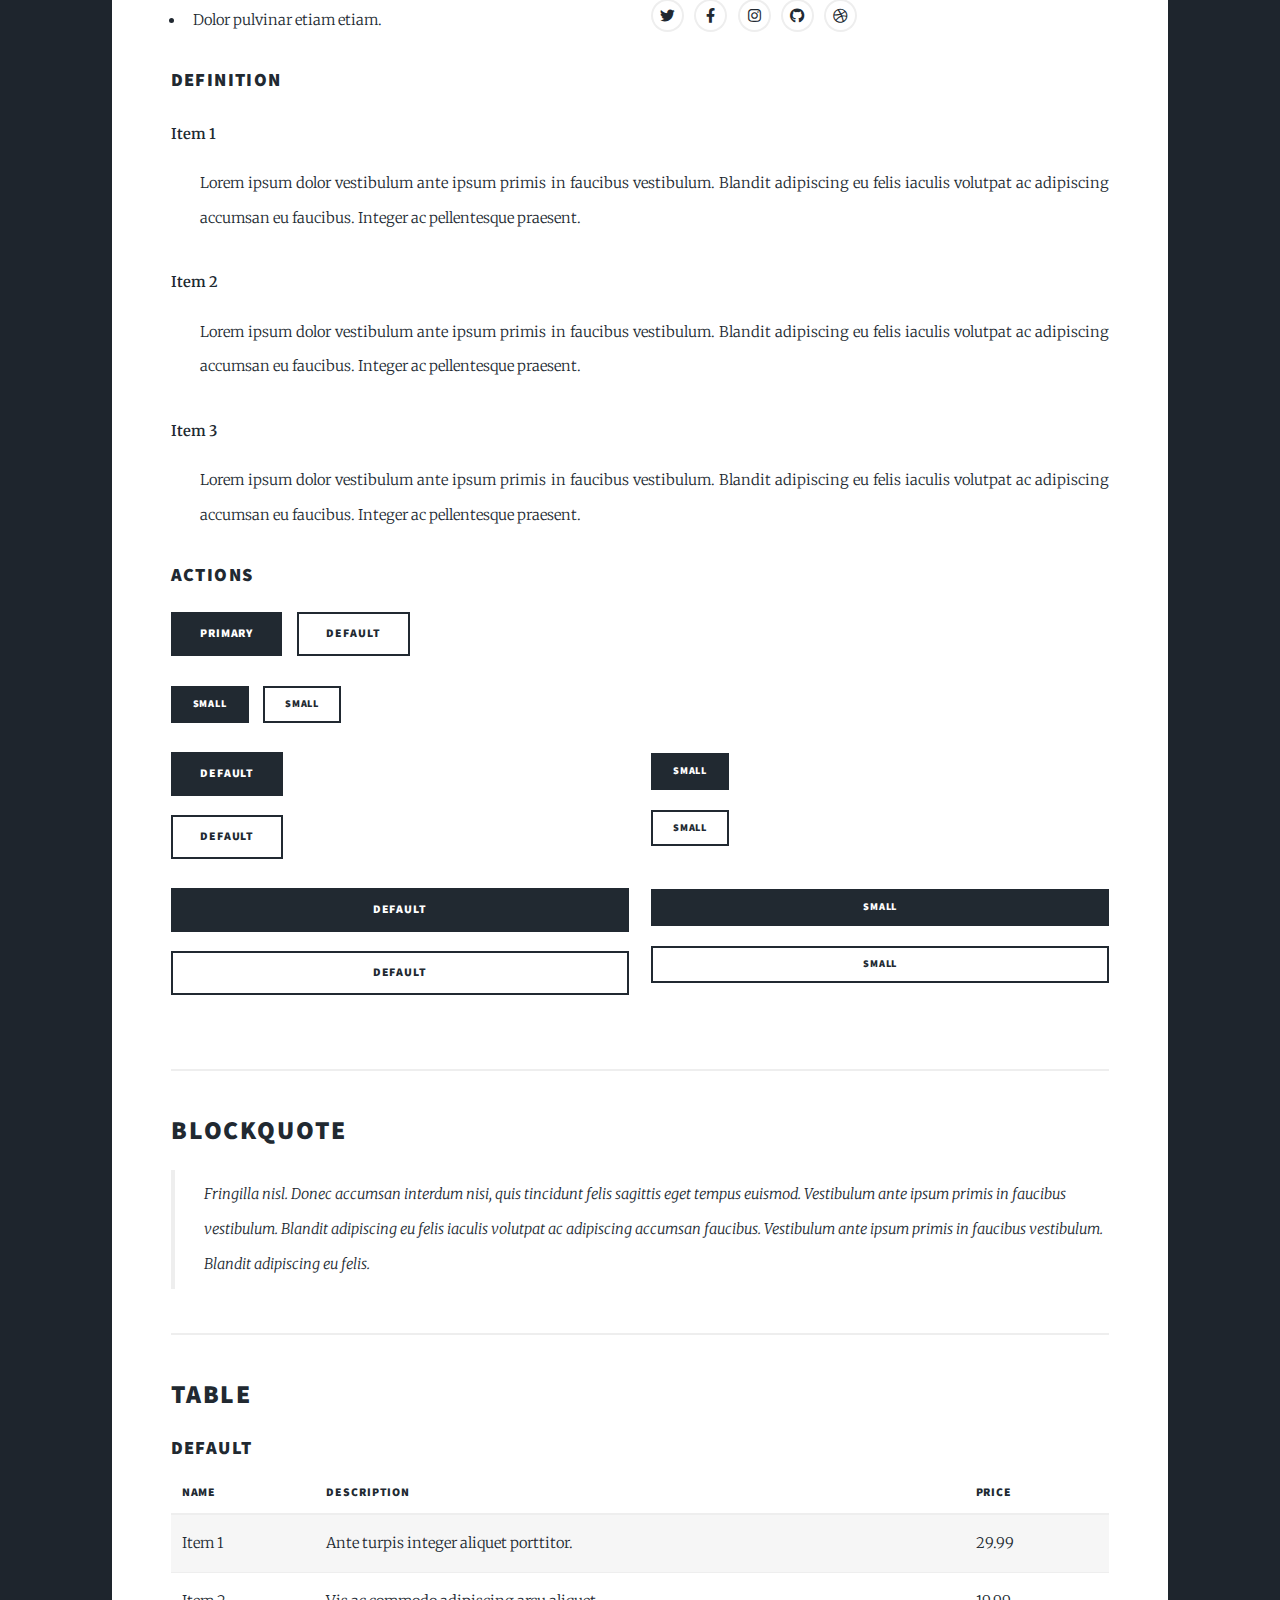
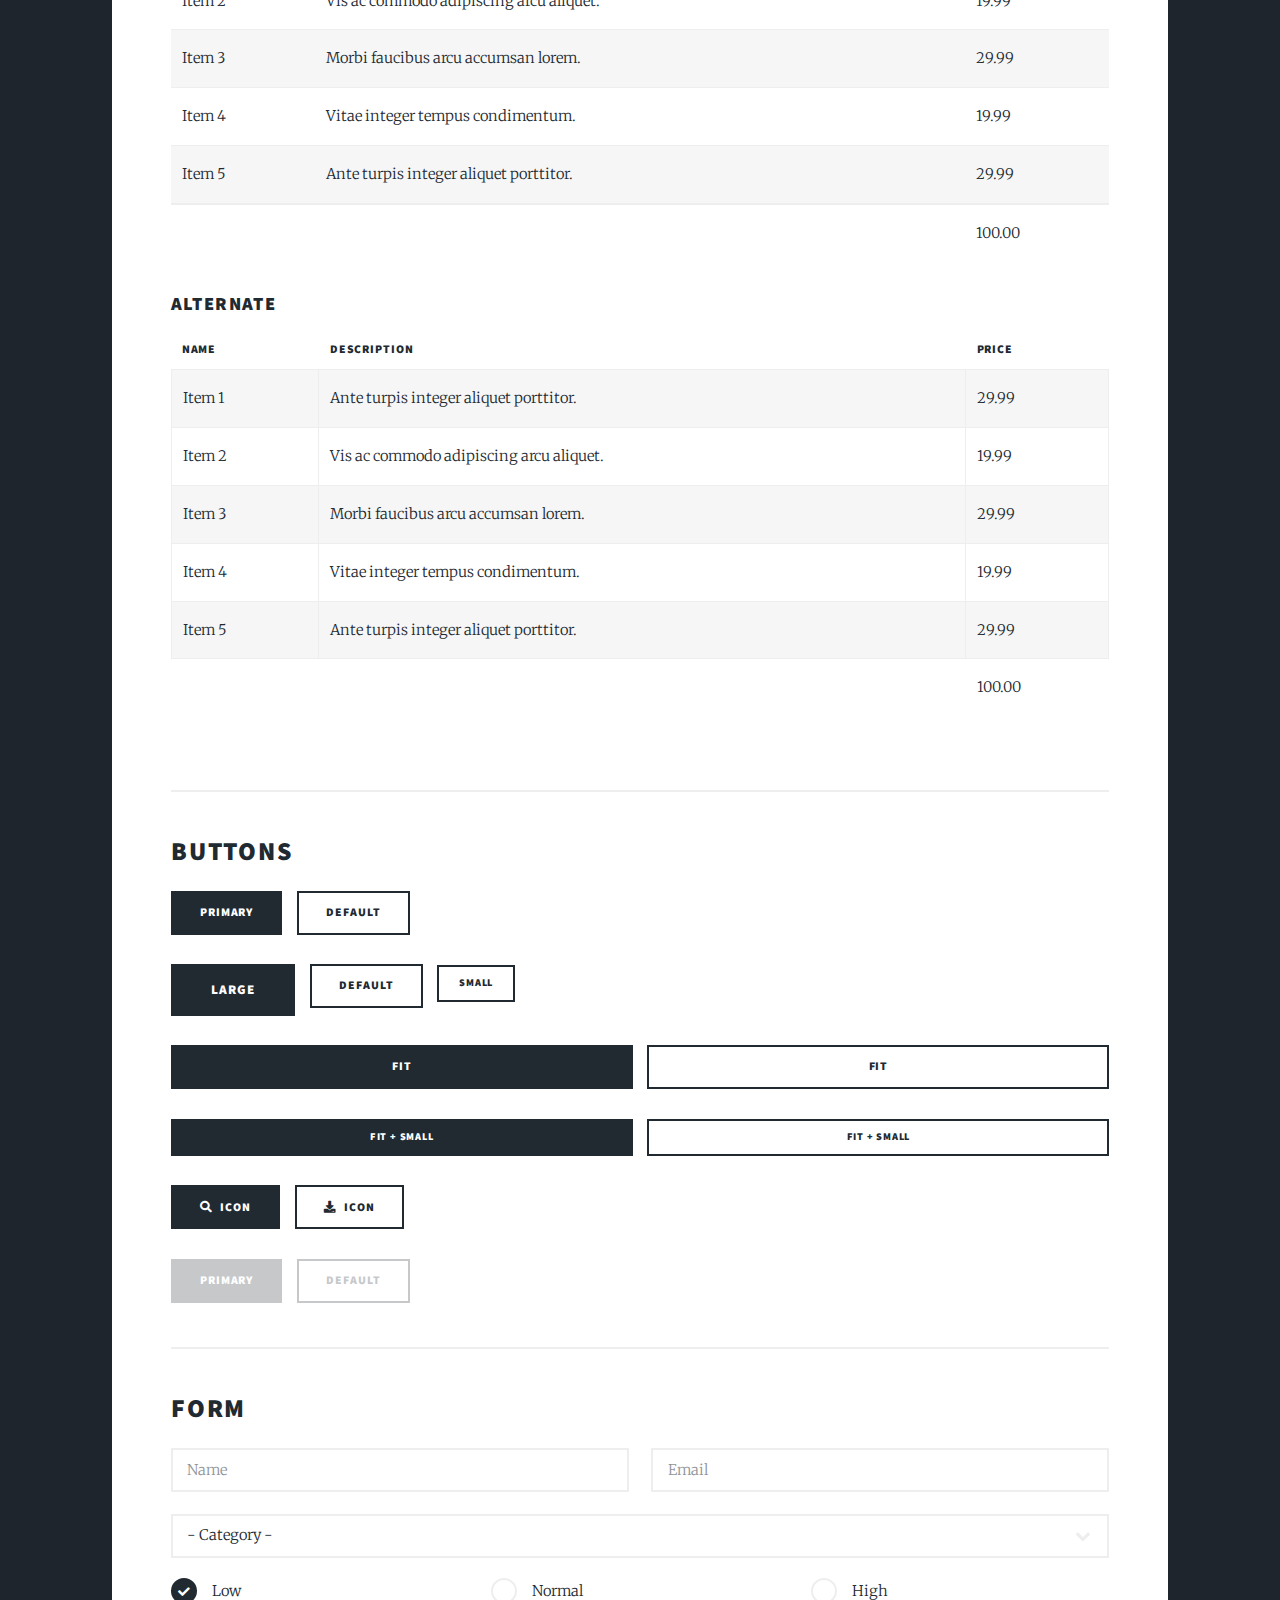
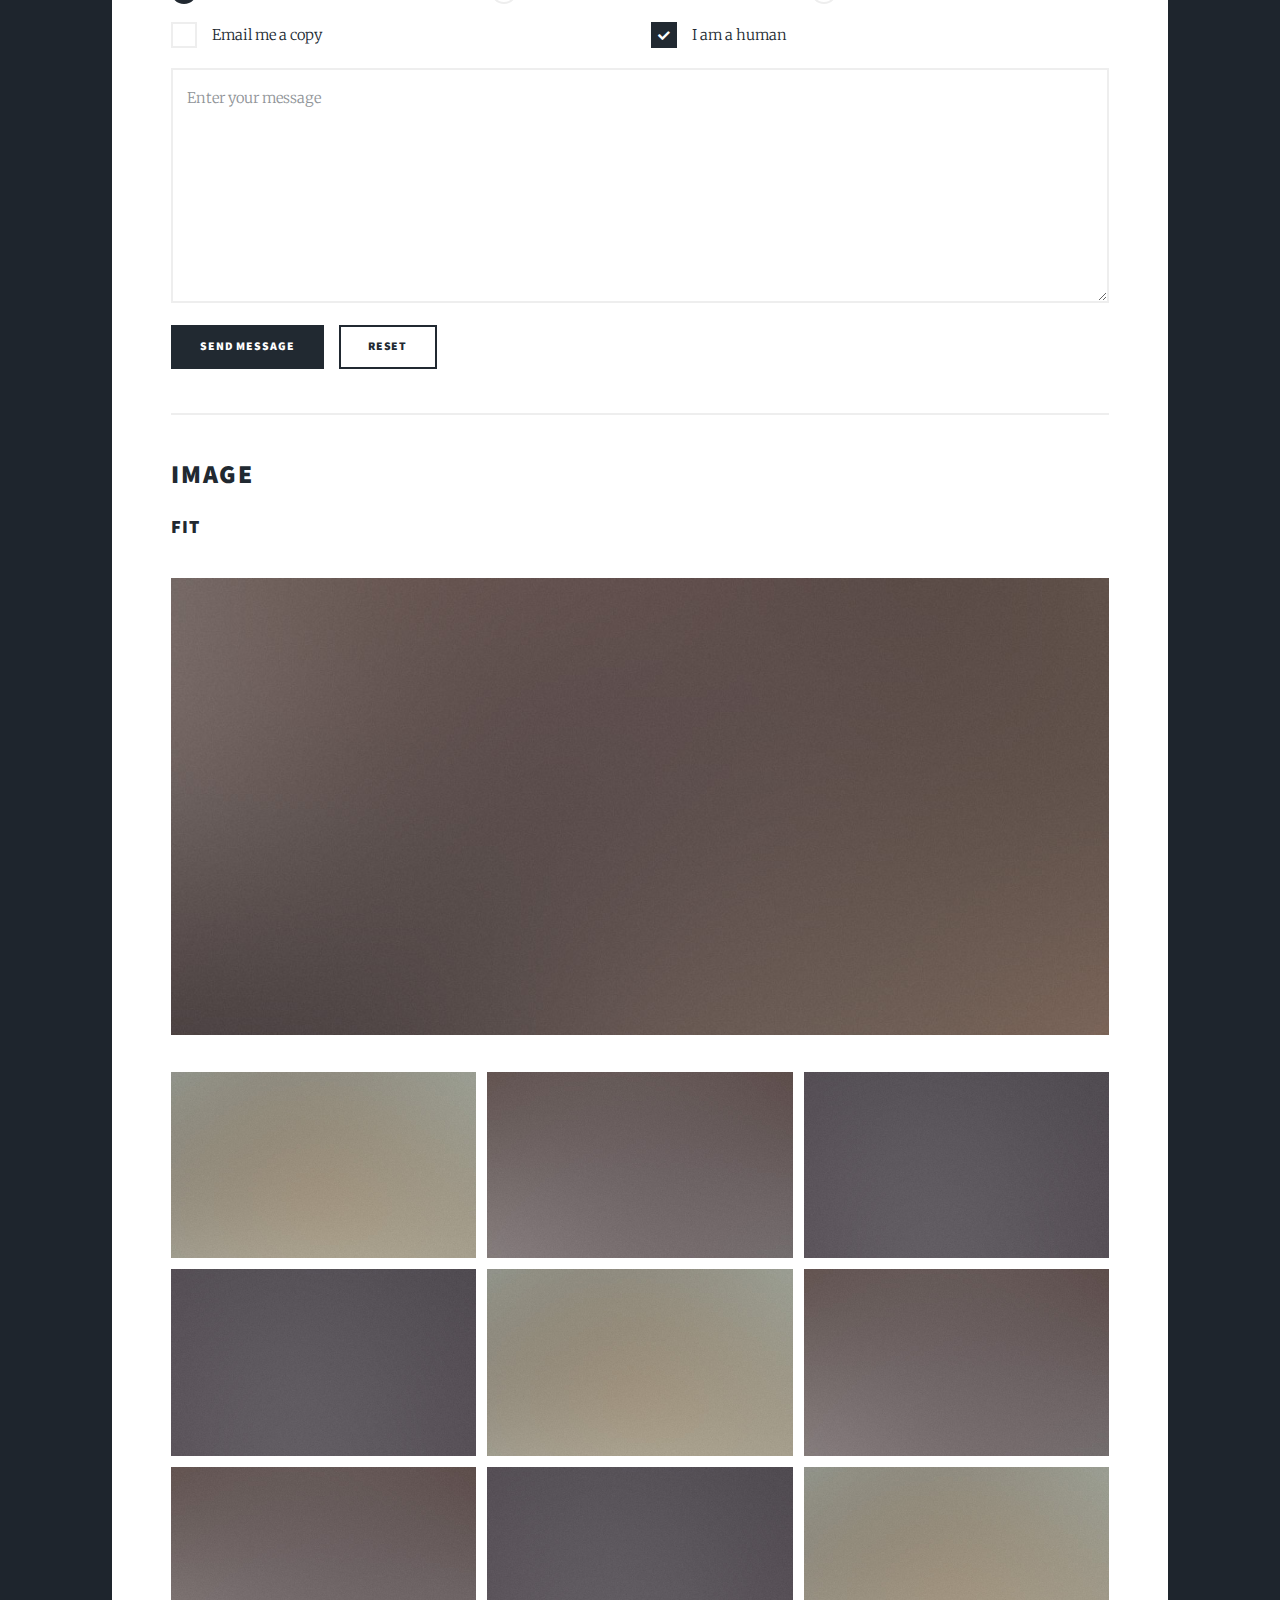
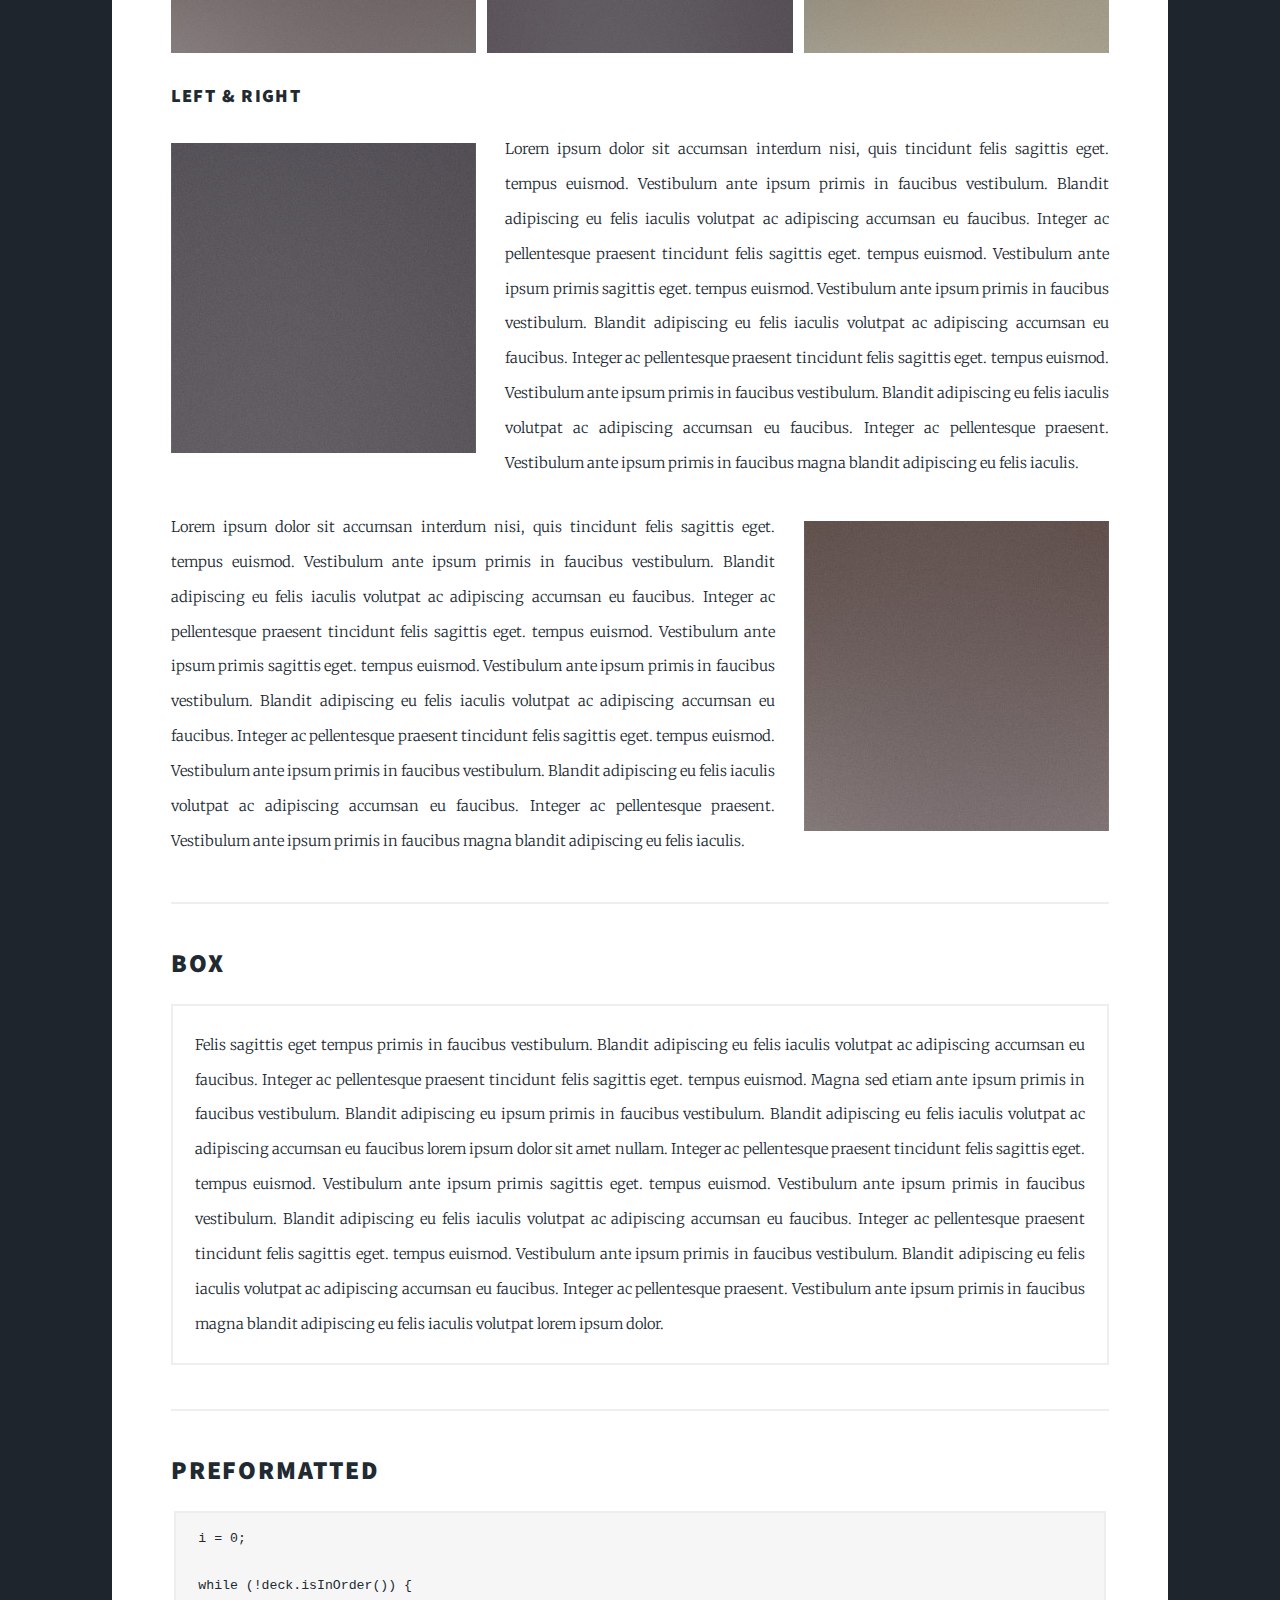
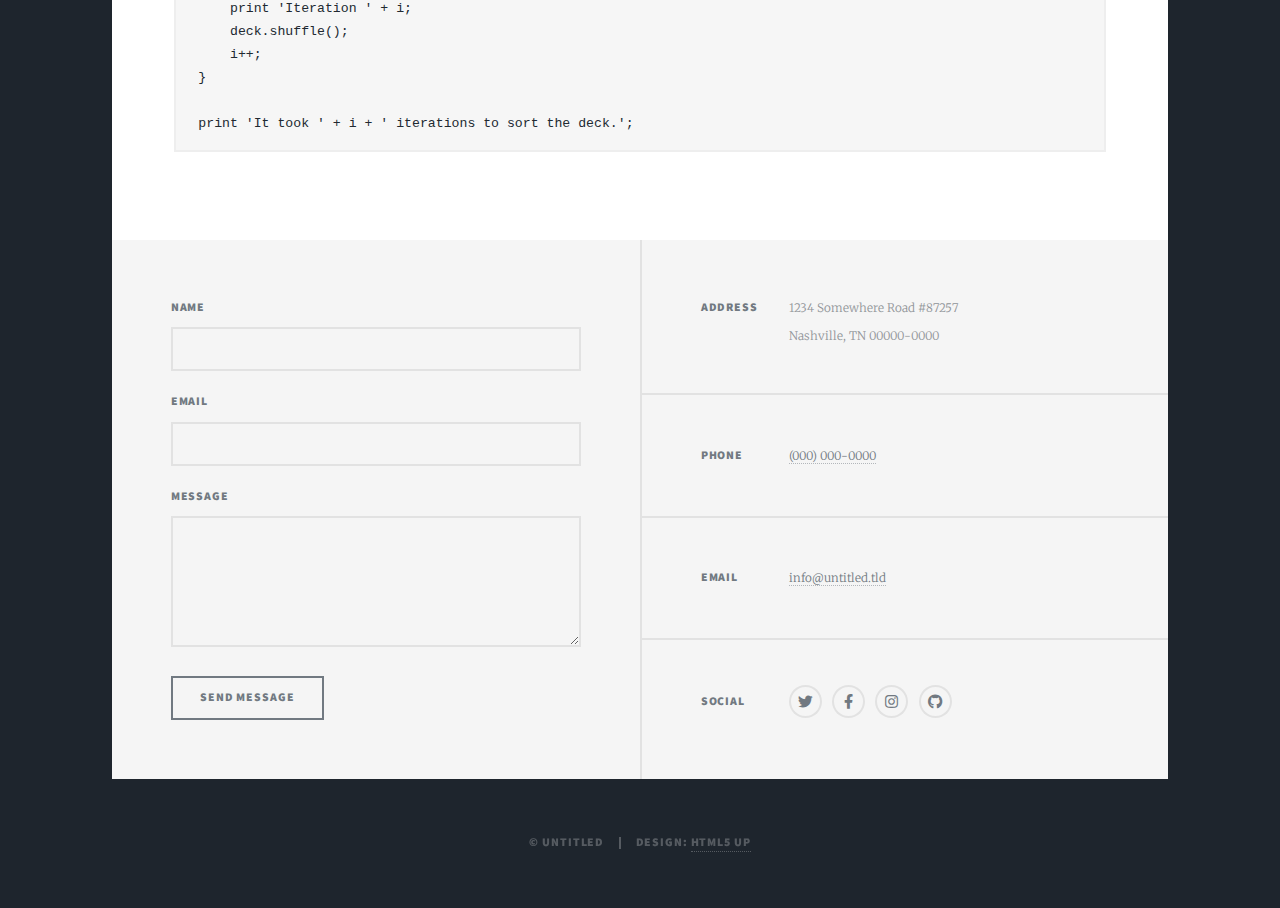
==== commit fc6cd359: "Update about.html" ====
--- a/about.html
+++ b/about.html
@@ -51,10 +51,10 @@
 
 <h2>How does it work?</h2>
 <p>It's very simple. You can see when UX2GO has available slots on the <a>calendar</a> page and <a>contact us</a> to book a project. We will then look to set up a call to answer any questions and iron out the details. We then start the project on the agreed upon date, providing updates as necessary. By end-of-play on the last day of the project, you can expect a package containing: 
-<ul><ul><ul><ul><li>a full write-up and analysis</li><li>any raw data collected</li><li>recommendations for next steps.</li></ul></ul></ul></ul></p><br>
+<ul><ul><ul><ul><li>a full write-up and analysis in the form of a presentation deck</li><li>any raw data collected</li><li>recommendations for next steps.</li></ul></ul></ul></ul></p><br>
 
 <h2>How long is a project?</h2>
-<p>How long is a piece of string? No two projects are the same but typically you can expect a round of user testing (which includes writing an interview script, recruitment, remote user testing, data analysis, and write-up) to take between 5 and 8 working days dependent on user requirements. </p> 
+<p>How long is a piece of string? No two projects are the same but typically you can expect a round of user testing (which includes writing an interview script, recruitment, running 6 remote user interviews, data analysis, and write-up) to take between 5 and 8 working days dependent on user requirements. </p> 
 								
 
 
